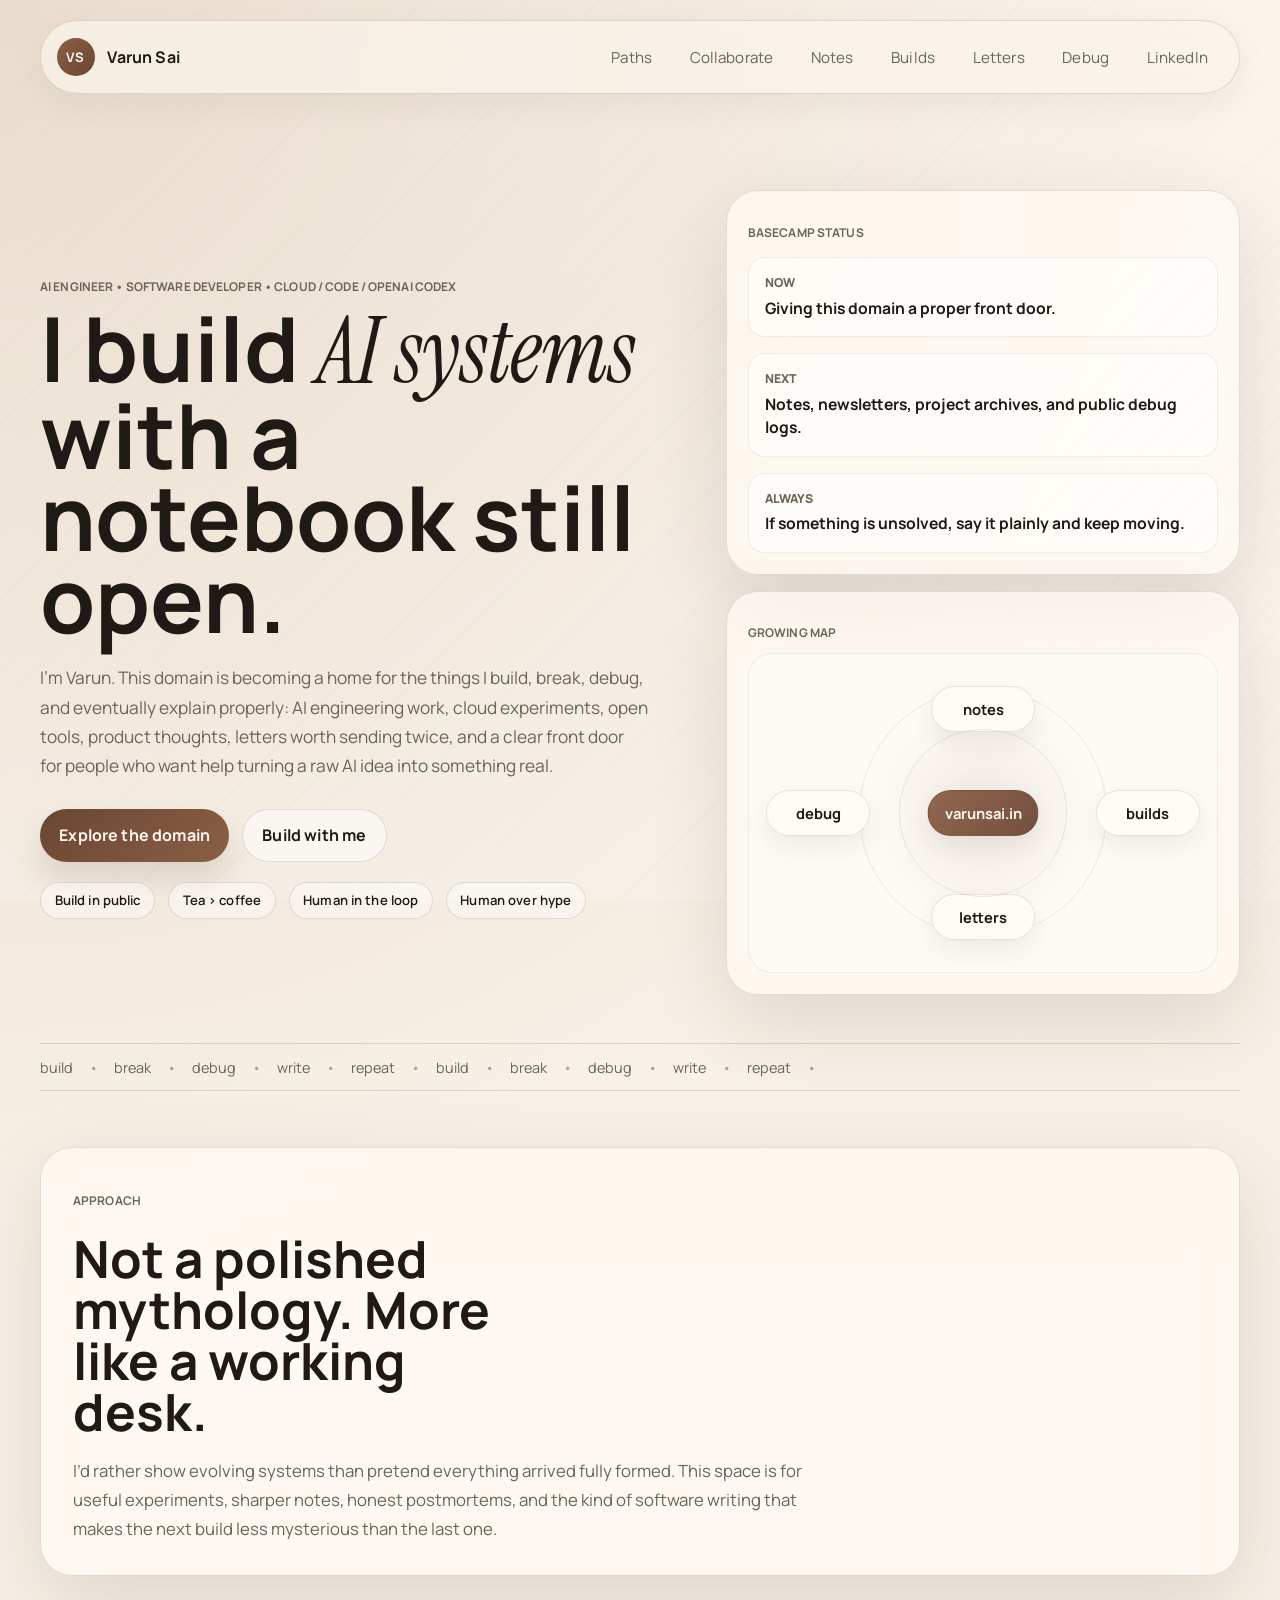
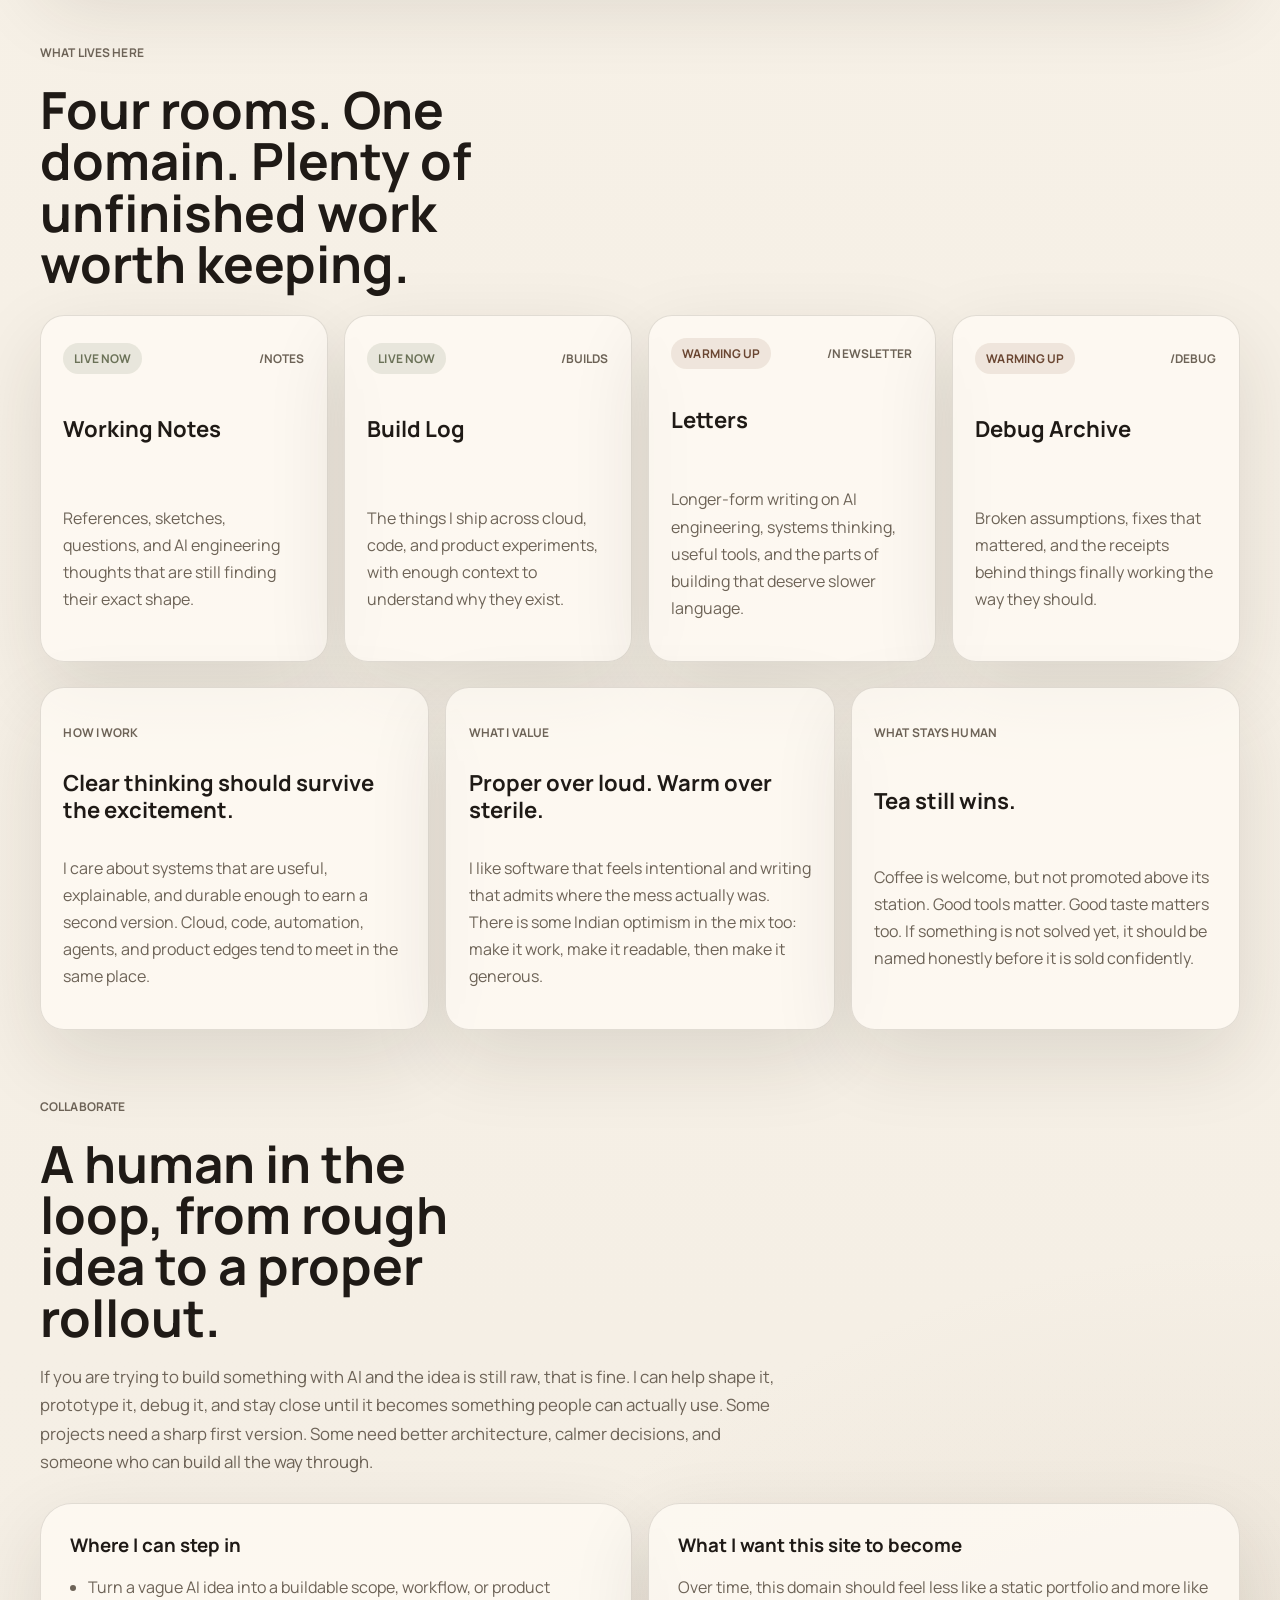
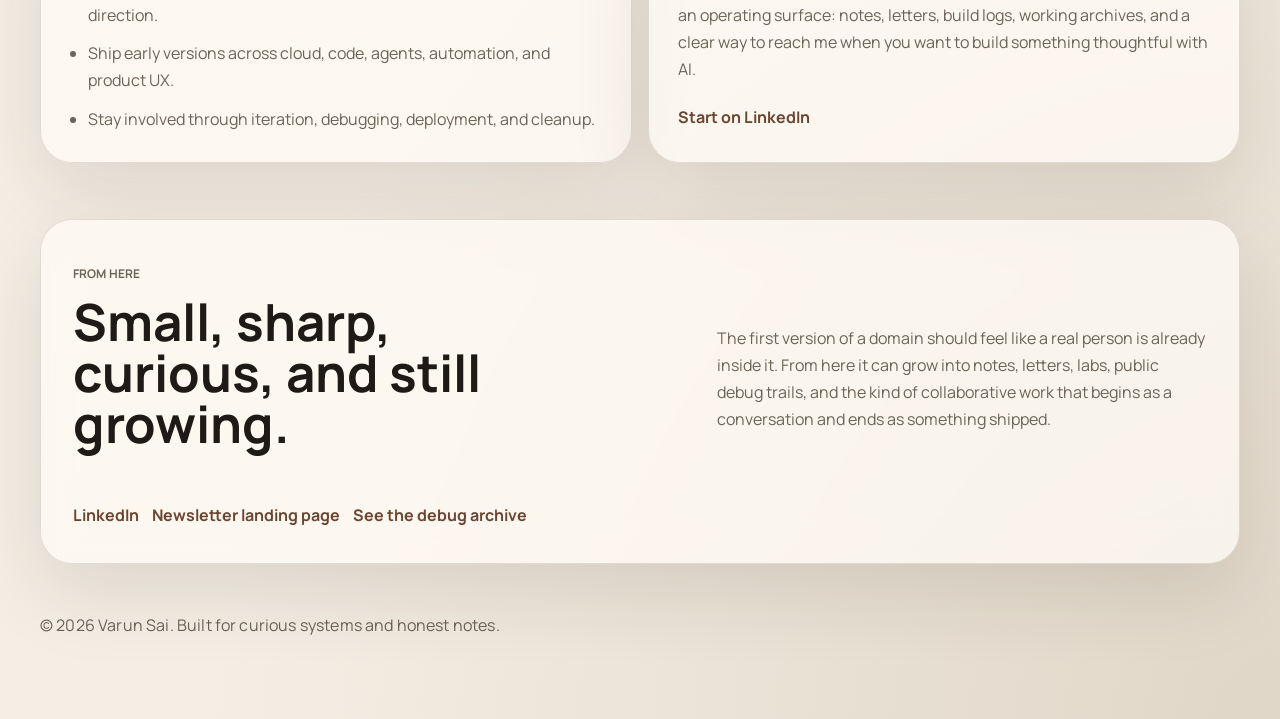
==== index.html @ 2607b056 "Initial varunsai.in site" ====
<!DOCTYPE html>
<html lang="en">
  <head>
    <meta charset="UTF-8" />
    <meta name="viewport" content="width=device-width, initial-scale=1.0" />
    <meta
      name="description"
      content="Varun Sai builds AI systems, cloud tools, and public notes about what survives building, breaking, and debugging."
    />
    <meta name="theme-color" content="#f4eee4" />
    <title>Varun Sai | AI Engineer</title>
    <link rel="preconnect" href="https://fonts.googleapis.com" />
    <link rel="preconnect" href="https://fonts.gstatic.com" crossorigin />
    <link
      href="https://fonts.googleapis.com/css2?family=Instrument+Serif:ital@0;1&amp;family=Manrope:wght@400;500;600;700;800&amp;display=swap"
      rel="stylesheet"
    />
    <link rel="stylesheet" href="styles.css" />
  </head>
  <body class="page-home">
    <div class="site-shell">
      <header class="site-header" data-reveal>
        <a class="brand" href="index.html" aria-label="Varun Sai home">
          <span class="brand-mark">VS</span>
          <span class="brand-text">Varun Sai</span>
        </a>

        <nav class="site-nav" aria-label="Primary navigation">
          <a href="#paths">Paths</a>
          <a href="#collaborate">Collaborate</a>
          <a href="notes/">Notes</a>
          <a href="builds/">Builds</a>
          <a href="newsletter/">Letters</a>
          <a href="debug/">Debug</a>
          <a href="https://www.linkedin.com/in/varunsaibandi/" target="_blank" rel="noreferrer">LinkedIn</a>
        </nav>
      </header>

      <main>
        <section class="hero" data-reveal>
          <div class="hero-copy">
            <p class="eyebrow">AI engineer • software developer • cloud / code / OpenAI Codex</p>
            <h1>
              I build
              <span
                class="rotating-word serif"
                data-rotate
                data-words="AI systems|cloud tools|agent workflows|debug trails"
              >
                AI systems
              </span>
              with a notebook still open.
            </h1>
            <p class="lede">
              I’m Varun. This domain is becoming a home for the things I build, break, debug,
              and eventually explain properly: AI engineering work, cloud experiments, open tools,
              product thoughts, letters worth sending twice, and a clear front door for people who
              want help turning a raw AI idea into something real.
            </p>

            <div class="hero-actions">
              <a class="button button-primary" href="#paths">Explore the domain</a>
              <a class="button button-secondary" href="#collaborate">Build with me</a>
            </div>

            <div class="signal-row" aria-label="Signals">
              <span>Build in public</span>
              <span>Tea &gt; coffee</span>
              <span>Human in the loop</span>
              <span>Human over hype</span>
            </div>
          </div>

          <aside class="hero-panel">
            <div class="panel-card panel-card-notes">
              <p class="panel-label">Basecamp status</p>
              <div class="panel-stack">
                <div>
                  <span>Now</span>
                  <strong>Giving this domain a proper front door.</strong>
                </div>
                <div>
                  <span>Next</span>
                  <strong>Notes, newsletters, project archives, and public debug logs.</strong>
                </div>
                <div>
                  <span>Always</span>
                  <strong>If something is unsolved, say it plainly and keep moving.</strong>
                </div>
              </div>
            </div>

            <div class="panel-card constellation-card" aria-label="Site map">
              <p class="panel-label">Growing map</p>
              <div class="constellation">
                <div class="node node-center">varunsai.in</div>
                <div class="node node-top">notes</div>
                <div class="node node-right">builds</div>
                <div class="node node-bottom">letters</div>
                <div class="node node-left">debug</div>
              </div>
            </div>
          </aside>
        </section>

        <section class="ticker" aria-hidden="true" data-reveal>
          <div class="ticker-track">
            <span>build</span>
            <span>break</span>
            <span>debug</span>
            <span>write</span>
            <span>repeat</span>
            <span>build</span>
            <span>break</span>
            <span>debug</span>
            <span>write</span>
            <span>repeat</span>
          </div>
        </section>

        <section class="manifesto" data-reveal>
          <div class="section-heading">
            <p class="eyebrow">Approach</p>
            <h2>Not a polished mythology. More like a working desk.</h2>
          </div>
          <p class="manifesto-copy">
            I’d rather show evolving systems than pretend everything arrived fully formed. This
            space is for useful experiments, sharper notes, honest postmortems, and the kind of
            software writing that makes the next build less mysterious than the last one.
          </p>
        </section>

        <section class="paths" id="paths" data-reveal>
          <div class="section-heading">
            <p class="eyebrow">What lives here</p>
            <h2>Four rooms. One domain. Plenty of unfinished work worth keeping.</h2>
          </div>

          <div class="card-grid">
            <a class="path-card" href="notes/">
              <div class="path-card-top">
                <span class="path-badge">Live now</span>
                <span class="path-link">/notes</span>
              </div>
              <h3>Working Notes</h3>
              <p>
                References, sketches, questions, and AI engineering thoughts that are still
                finding their exact shape.
              </p>
            </a>

            <a class="path-card" href="builds/">
              <div class="path-card-top">
                <span class="path-badge">Live now</span>
                <span class="path-link">/builds</span>
              </div>
              <h3>Build Log</h3>
              <p>
                The things I ship across cloud, code, and product experiments, with enough context
                to understand why they exist.
              </p>
            </a>

            <a class="path-card" href="newsletter/">
              <div class="path-card-top">
                <span class="path-badge path-badge-soft">Warming up</span>
                <span class="path-link">/newsletter</span>
              </div>
              <h3>Letters</h3>
              <p>
                Longer-form writing on AI engineering, systems thinking, useful tools, and the
                parts of building that deserve slower language.
              </p>
            </a>

            <a class="path-card" href="debug/">
              <div class="path-card-top">
                <span class="path-badge path-badge-soft">Warming up</span>
                <span class="path-link">/debug</span>
              </div>
              <h3>Debug Archive</h3>
              <p>
                Broken assumptions, fixes that mattered, and the receipts behind things finally
                working the way they should.
              </p>
            </a>
          </div>
        </section>

        <section class="perspective-grid" data-reveal>
          <article class="perspective-card">
            <p class="card-label">How I work</p>
            <h3>Clear thinking should survive the excitement.</h3>
            <p>
              I care about systems that are useful, explainable, and durable enough to earn a
              second version. Cloud, code, automation, agents, and product edges tend to meet in
              the same place.
            </p>
          </article>

          <article class="perspective-card">
            <p class="card-label">What I value</p>
            <h3>Proper over loud. Warm over sterile.</h3>
            <p>
              I like software that feels intentional and writing that admits where the mess
              actually was. There is some Indian optimism in the mix too: make it work, make it
              readable, then make it generous.
            </p>
          </article>

          <article class="perspective-card">
            <p class="card-label">What stays human</p>
            <h3>Tea still wins.</h3>
            <p>
              Coffee is welcome, but not promoted above its station. Good tools matter. Good taste
              matters too. If something is not solved yet, it should be named honestly before it is
              sold confidently.
            </p>
          </article>
        </section>

        <section class="collaborate-section" id="collaborate" data-reveal>
          <div class="section-heading">
            <p class="eyebrow">Collaborate</p>
            <h2>A human in the loop, from rough idea to a proper rollout.</h2>
          </div>
          <p class="manifesto-copy">
            If you are trying to build something with AI and the idea is still raw, that is fine.
            I can help shape it, prototype it, debug it, and stay close until it becomes something
            people can actually use. Some projects need a sharp first version. Some need better
            architecture, calmer decisions, and someone who can build all the way through.
          </p>

          <div class="service-grid">
            <article class="detail-card">
              <h3>Where I can step in</h3>
              <ul>
                <li>Turn a vague AI idea into a buildable scope, workflow, or product direction.</li>
                <li>Ship early versions across cloud, code, agents, automation, and product UX.</li>
                <li>Stay involved through iteration, debugging, deployment, and cleanup.</li>
              </ul>
            </article>

            <article class="detail-card">
              <h3>What I want this site to become</h3>
              <p>
                Over time, this domain should feel less like a static portfolio and more like an
                operating surface: notes, letters, build logs, working archives, and a clear way to
                reach me when you want to build something thoughtful with AI.
              </p>
              <div class="closing-links">
                <a
                  href="https://www.linkedin.com/in/varunsaibandi/"
                  target="_blank"
                  rel="noreferrer"
                >
                  Start on LinkedIn
                </a>
              </div>
            </article>
          </div>
        </section>

        <section class="closing-panel" data-reveal>
          <div>
            <p class="eyebrow">From here</p>
            <h2>Small, sharp, curious, and still growing.</h2>
          </div>
          <p>
            The first version of a domain should feel like a real person is already inside it. From
            here it can grow into notes, letters, labs, public debug trails, and the kind of
            collaborative work that begins as a conversation and ends as something shipped.
          </p>
          <div class="closing-links">
            <a href="https://www.linkedin.com/in/varunsaibandi/" target="_blank" rel="noreferrer">
              LinkedIn
            </a>
            <a href="newsletter/">Newsletter landing page</a>
            <a href="debug/">See the debug archive</a>
          </div>
        </section>
      </main>

      <footer class="site-footer">
        <p>© <span data-year></span> Varun Sai. Built for curious systems and honest notes.</p>
      </footer>
    </div>

    <script src="script.js"></script>
  </body>
</html>
---- styles.css ----
@import url("https://fonts.googleapis.com/css2?family=Instrument+Serif:ital@0;1&family=Manrope:wght@400;500;600;700;800&display=swap");

:root {
  --paper: #f4eee4;
  --paper-deep: #ebe2d3;
  --surface: rgba(255, 251, 244, 0.74);
  --surface-strong: rgba(255, 249, 240, 0.92);
  --ink: #1f1a16;
  --muted: #6d6357;
  --accent: #8b5f45;
  --accent-deep: #6a4632;
  --olive: #6b7258;
  --line: rgba(57, 44, 33, 0.14);
  --line-strong: rgba(57, 44, 33, 0.24);
  --shadow: 0 28px 80px rgba(44, 29, 18, 0.12);
  --radius-lg: 32px;
  --radius-md: 24px;
  --radius-sm: 16px;
}

*,
*::before,
*::after {
  box-sizing: border-box;
}

html {
  scroll-behavior: smooth;
}

body {
  margin: 0;
  color: var(--ink);
  font-family: "Manrope", sans-serif;
  background:
    radial-gradient(circle at top left, rgba(217, 194, 170, 0.6), transparent 30%),
    radial-gradient(circle at bottom right, rgba(183, 164, 141, 0.32), transparent 26%),
    linear-gradient(180deg, #f8f2e8 0%, var(--paper) 100%);
  min-height: 100vh;
}

body::before {
  content: "";
  position: fixed;
  inset: 0;
  background:
    linear-gradient(rgba(255, 255, 255, 0.18), rgba(255, 255, 255, 0.18)),
    repeating-linear-gradient(
      135deg,
      transparent 0,
      transparent 24px,
      rgba(66, 50, 37, 0.022) 24px,
      rgba(66, 50, 37, 0.022) 25px
    );
  pointer-events: none;
  z-index: -1;
}

a {
  color: inherit;
  text-decoration: none;
}

img {
  max-width: 100%;
  display: block;
}

.site-shell {
  width: min(1200px, calc(100% - 2rem));
  margin: 0 auto;
  padding: 1.25rem 0 3rem;
}

.site-header {
  position: sticky;
  top: 1rem;
  z-index: 20;
  display: flex;
  align-items: center;
  justify-content: space-between;
  gap: 1rem;
  padding: 0.9rem 1rem;
  border: 1px solid var(--line);
  border-radius: 999px;
  background: rgba(250, 244, 234, 0.72);
  backdrop-filter: blur(18px);
  box-shadow: 0 12px 32px rgba(61, 43, 26, 0.06);
}

.brand {
  display: inline-flex;
  align-items: center;
  gap: 0.8rem;
  min-width: fit-content;
}

.brand-mark {
  display: inline-grid;
  place-items: center;
  width: 2.35rem;
  height: 2.35rem;
  border-radius: 999px;
  background: linear-gradient(135deg, var(--accent) 0%, var(--accent-deep) 100%);
  color: #fdf9f2;
  font-size: 0.82rem;
  font-weight: 700;
  letter-spacing: 0.08em;
}

.brand-text,
.site-nav a,
.button,
.path-badge,
.path-link,
.card-label,
.panel-label,
.eyebrow,
.signal-row span,
.note-pill,
.site-footer p {
  letter-spacing: 0.01em;
}

.brand-text {
  font-weight: 700;
}

.site-nav {
  display: flex;
  flex-wrap: wrap;
  justify-content: flex-end;
  gap: 0.45rem;
}

.site-nav a {
  padding: 0.7rem 0.95rem;
  border-radius: 999px;
  color: var(--muted);
  font-size: 0.95rem;
  transition: background-color 180ms ease, color 180ms ease, transform 180ms ease;
}

.site-nav a:hover,
.site-nav a:focus-visible {
  background: rgba(255, 255, 255, 0.6);
  color: var(--ink);
  transform: translateY(-1px);
  outline: none;
}

main {
  padding-top: 2rem;
}

.hero,
.closing-panel {
  display: grid;
  gap: 2rem;
}

.hero {
  grid-template-columns: minmax(0, 1.12fr) minmax(320px, 0.88fr);
  align-items: center;
  padding: 4rem 0 3rem;
}

.hero-copy h1,
.section-heading h2,
.manifesto-copy,
.perspective-card h3,
.page-intro h1,
.detail-card h2,
.detail-card h3,
.closing-panel h2,
.error-panel h1 {
  margin: 0;
}

.eyebrow,
.panel-label,
.card-label,
.path-link,
.path-badge,
.note-pill {
  text-transform: uppercase;
  font-size: 0.75rem;
  font-weight: 700;
  color: var(--muted);
}

.hero-copy h1,
.page-intro h1,
.error-panel h1 {
  max-width: 12ch;
  font-size: clamp(3.35rem, 7vw, 6.35rem);
  line-height: 0.92;
  font-weight: 700;
}

.hero-copy h1 .serif,
.page-intro h1 .serif,
.section-heading h2 .serif,
.error-panel h1 .serif {
  font-family: "Instrument Serif", serif;
  font-style: italic;
  font-weight: 400;
}

.lede,
.manifesto-copy,
.perspective-card p,
.path-card p,
.detail-card p,
.detail-card li,
.page-intro p,
.closing-panel p,
.site-footer p {
  color: var(--muted);
  line-height: 1.7;
}

.lede {
  max-width: 38rem;
  margin: 1.4rem 0 0;
  font-size: 1.08rem;
}

.hero-actions,
.signal-row,
.closing-links,
.note-row {
  display: flex;
  flex-wrap: wrap;
  gap: 0.8rem;
}

.hero-actions {
  margin-top: 1.75rem;
}

.button {
  display: inline-flex;
  align-items: center;
  justify-content: center;
  min-height: 3.25rem;
  padding: 0.9rem 1.2rem;
  border-radius: 999px;
  font-weight: 700;
  transition: transform 180ms ease, box-shadow 180ms ease, border-color 180ms ease;
}

.button:hover,
.button:focus-visible,
.closing-links a:hover,
.closing-links a:focus-visible,
.path-card:hover,
.path-card:focus-visible {
  transform: translateY(-2px);
  outline: none;
}

.button-primary {
  color: #fff9f2;
  background: linear-gradient(135deg, var(--accent-deep) 0%, var(--accent) 100%);
  box-shadow: 0 18px 30px rgba(106, 70, 50, 0.16);
}

.button-secondary {
  border: 1px solid var(--line);
  background: rgba(255, 255, 255, 0.55);
}

.signal-row {
  margin-top: 1.25rem;
}

.signal-row span,
.note-pill {
  padding: 0.55rem 0.85rem;
  border: 1px solid var(--line);
  border-radius: 999px;
  background: rgba(255, 255, 255, 0.42);
  color: var(--ink);
  font-size: 0.82rem;
  font-weight: 600;
}

.hero-panel {
  display: grid;
  gap: 1rem;
}

.panel-card,
.manifesto,
.path-card,
.perspective-card,
.closing-panel,
.detail-card,
.error-panel {
  border: 1px solid var(--line);
  background: var(--surface);
  backdrop-filter: blur(18px);
  box-shadow: var(--shadow);
}

.panel-card,
.manifesto,
.detail-card,
.error-panel {
  border-radius: var(--radius-lg);
}

.panel-card {
  padding: 1.3rem;
}

.panel-stack {
  display: grid;
  gap: 1rem;
  margin-top: 1rem;
}

.panel-stack div {
  padding: 1rem;
  border-radius: var(--radius-sm);
  background: rgba(255, 255, 255, 0.48);
  border: 1px solid rgba(61, 44, 31, 0.08);
}

.panel-stack span {
  display: block;
  margin-bottom: 0.35rem;
  font-size: 0.77rem;
  font-weight: 800;
  text-transform: uppercase;
  color: var(--muted);
}

.panel-stack strong {
  font-size: 0.98rem;
  line-height: 1.5;
}

.constellation-card {
  overflow: hidden;
}

.constellation {
  position: relative;
  min-height: 20rem;
  margin-top: 0.5rem;
  border-radius: calc(var(--radius-lg) - 8px);
  background:
    radial-gradient(circle at center, rgba(139, 95, 69, 0.12), transparent 40%),
    rgba(255, 255, 255, 0.34);
  border: 1px solid rgba(61, 44, 31, 0.08);
}

.constellation::before,
.constellation::after {
  content: "";
  position: absolute;
  inset: 50%;
  width: 15.5rem;
  height: 15.5rem;
  transform: translate(-50%, -50%);
  border-radius: 50%;
  border: 1px solid rgba(108, 88, 74, 0.13);
}

.constellation::after {
  width: 10.5rem;
  height: 10.5rem;
}

.node {
  position: absolute;
  display: inline-grid;
  place-items: center;
  min-width: 6.5rem;
  padding: 0.75rem 1rem;
  border-radius: 999px;
  background: rgba(255, 252, 247, 0.88);
  border: 1px solid rgba(57, 44, 33, 0.12);
  box-shadow: 0 10px 24px rgba(57, 44, 33, 0.08);
  font-size: 0.92rem;
  font-weight: 700;
  animation: drift 8s ease-in-out infinite;
}

.node-center {
  left: 50%;
  top: 50%;
  transform: translate(-50%, -50%);
  background: linear-gradient(135deg, rgba(139, 95, 69, 0.94), rgba(106, 70, 50, 0.94));
  color: #fff8f1;
  animation: pulse 7s ease-in-out infinite;
}

.node-top {
  left: 50%;
  top: 2rem;
  transform: translateX(-50%);
  animation-delay: -2s;
}

.node-right {
  right: 1.1rem;
  top: 50%;
  transform: translateY(-50%);
  animation-delay: -4s;
}

.node-bottom {
  left: 50%;
  bottom: 2rem;
  transform: translateX(-50%);
  animation-delay: -1s;
}

.node-left {
  left: 1.1rem;
  top: 50%;
  transform: translateY(-50%);
  animation-delay: -3s;
}

.ticker {
  overflow: hidden;
  padding: 0.85rem 0;
  border-block: 1px solid var(--line);
}

.ticker-track {
  display: flex;
  gap: 1rem;
  min-width: max-content;
  animation: ticker 16s linear infinite;
}

.ticker-track span {
  display: inline-flex;
  align-items: center;
  gap: 1rem;
  color: var(--muted);
  font-size: 0.9rem;
}

.ticker-track span::after {
  content: "•";
  color: rgba(57, 44, 33, 0.4);
}

.section-heading {
  display: grid;
  gap: 0.7rem;
}

.section-heading h2,
.detail-card h2,
.closing-panel h2 {
  max-width: 14ch;
  font-size: clamp(2rem, 4vw, 3.3rem);
  line-height: 1;
}

.manifesto,
.paths,
.perspective-grid,
.subpage-layout,
.error-layout {
  margin-top: 3.5rem;
}

.manifesto {
  padding: 2rem;
}

.manifesto-copy {
  max-width: 46rem;
  margin-top: 1.25rem;
  font-size: 1.05rem;
}

.card-grid,
.perspective-grid,
.subpage-layout,
.service-grid {
  display: grid;
  gap: 1rem;
}

.card-grid,
.perspective-grid {
  margin-top: 1.6rem;
}

.card-grid {
  grid-template-columns: repeat(4, minmax(0, 1fr));
}

.path-card,
.perspective-card {
  display: grid;
  gap: 0.95rem;
  padding: 1.4rem;
  border-radius: var(--radius-md);
  transition: transform 180ms ease, border-color 180ms ease, box-shadow 180ms ease;
}

.path-card:hover,
.path-card:focus-visible {
  border-color: var(--line-strong);
  box-shadow: 0 28px 60px rgba(44, 29, 18, 0.16);
}

.path-card-top {
  display: flex;
  align-items: center;
  justify-content: space-between;
  gap: 1rem;
}

.path-badge {
  padding: 0.45rem 0.68rem;
  border-radius: 999px;
  background: rgba(107, 114, 88, 0.14);
  color: var(--olive);
}

.path-badge-soft {
  background: rgba(139, 95, 69, 0.12);
  color: var(--accent-deep);
}

.path-card h3,
.perspective-card h3 {
  font-size: 1.38rem;
  line-height: 1.2;
}

.perspective-grid {
  grid-template-columns: repeat(3, minmax(0, 1fr));
}

.collaborate-section {
  margin-top: 3.5rem;
}

.service-grid {
  grid-template-columns: repeat(2, minmax(0, 1fr));
  margin-top: 1.6rem;
}

.closing-panel {
  grid-template-columns: minmax(0, 1fr) minmax(280px, 0.8fr);
  align-items: end;
  margin-top: 3.5rem;
  padding: 2rem;
  border-radius: var(--radius-lg);
}

.closing-links {
  margin-top: 1.1rem;
}

.closing-links a {
  padding: 0.3rem 0;
  color: var(--accent-deep);
  font-weight: 700;
}

.site-footer {
  padding: 2rem 0 1rem;
}

.page-intro,
.error-panel {
  padding: 3rem;
}

.page-intro {
  display: grid;
  gap: 1.25rem;
}

.page-intro p {
  max-width: 42rem;
  margin: 0;
  font-size: 1.05rem;
}

.subpage-layout {
  grid-template-columns: minmax(0, 1.15fr) minmax(0, 0.85fr);
}

.detail-card {
  padding: 1.8rem;
}

.detail-card ul {
  margin: 1rem 0 0;
  padding-left: 1.15rem;
}

.detail-card li + li {
  margin-top: 0.7rem;
}

.note-row {
  margin-top: 1.25rem;
}

.reveal {
  opacity: 0;
  transform: translateY(24px);
  filter: blur(10px);
}

.reveal.is-visible {
  opacity: 1;
  transform: translateY(0);
  filter: blur(0);
  transition:
    opacity 700ms ease,
    transform 700ms ease,
    filter 700ms ease;
}

@keyframes drift {
  0%,
  100% {
    transform: translateY(0);
  }
  50% {
    transform: translateY(-7px);
  }
}

@keyframes pulse {
  0%,
  100% {
    transform: translate(-50%, -50%) scale(1);
  }
  50% {
    transform: translate(-50%, -50%) scale(1.02);
  }
}

@keyframes ticker {
  from {
    transform: translateX(0);
  }
  to {
    transform: translateX(-50%);
  }
}

@media (max-width: 1080px) {
  .hero,
  .closing-panel,
  .subpage-layout,
  .card-grid,
  .perspective-grid,
  .service-grid {
    grid-template-columns: 1fr 1fr;
  }

  .hero,
  .subpage-layout {
    grid-template-columns: 1fr;
  }
}

@media (max-width: 760px) {
  .site-shell {
    width: min(100% - 1rem, 1200px);
    padding-top: 0.75rem;
  }

  .site-header {
    position: static;
    border-radius: 28px;
    padding: 1rem;
  }

  .site-nav {
    justify-content: flex-start;
  }

  .hero {
    padding: 2.3rem 0 2.5rem;
  }

  .hero-copy h1,
  .page-intro h1,
  .error-panel h1 {
    max-width: none;
    font-size: clamp(2.8rem, 12vw, 4.5rem);
  }

  .card-grid,
  .perspective-grid,
  .closing-panel,
  .service-grid {
    grid-template-columns: 1fr;
  }

  .manifesto,
  .closing-panel,
  .detail-card,
  .page-intro,
  .error-panel {
    padding: 1.4rem;
  }

  .constellation {
    min-height: 18rem;
  }

  .node {
    min-width: 5.5rem;
    padding-inline: 0.8rem;
    font-size: 0.82rem;
  }

  .node-right {
    right: 0.5rem;
  }

  .node-left {
    left: 0.5rem;
  }
}

@media (prefers-reduced-motion: reduce) {
  html {
    scroll-behavior: auto;
  }

  *,
  *::before,
  *::after {
    animation: none !important;
    transition: none !important;
  }

  .reveal {
    opacity: 1;
    transform: none;
    filter: none;
  }
}
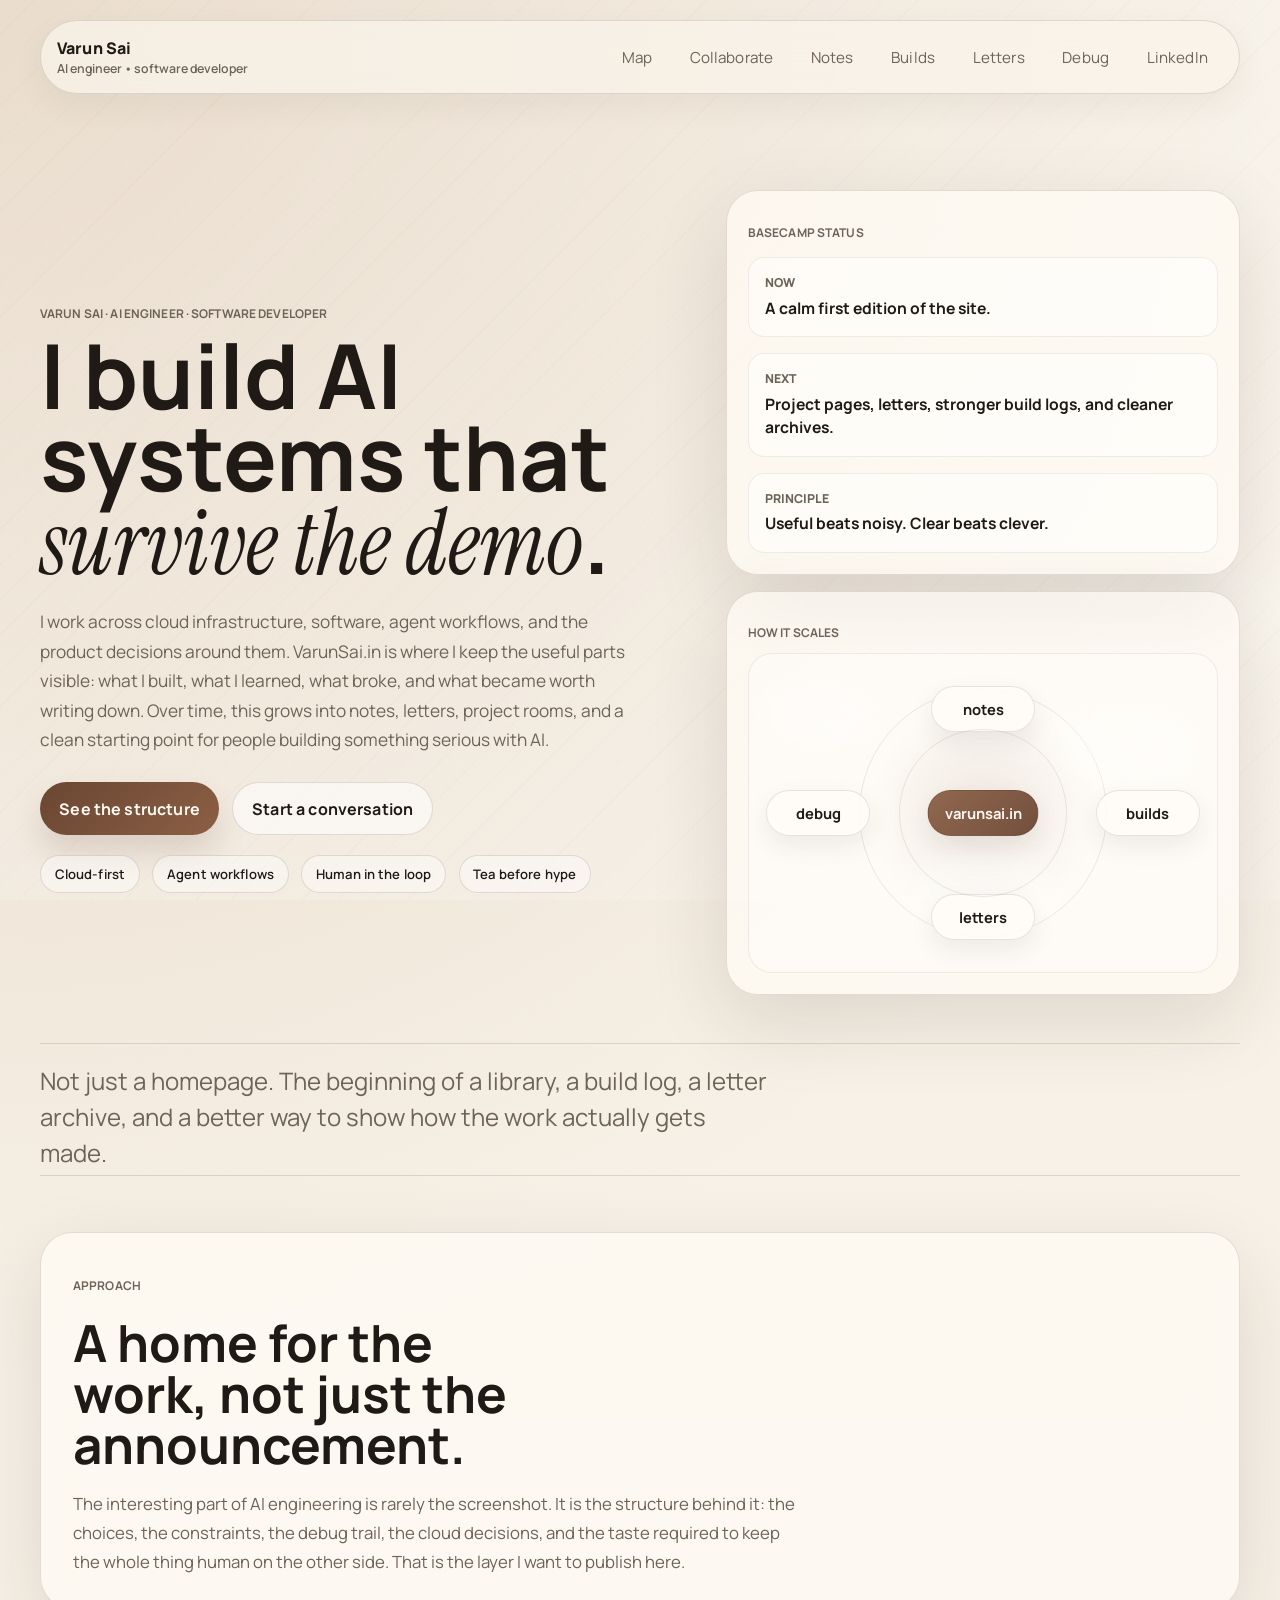
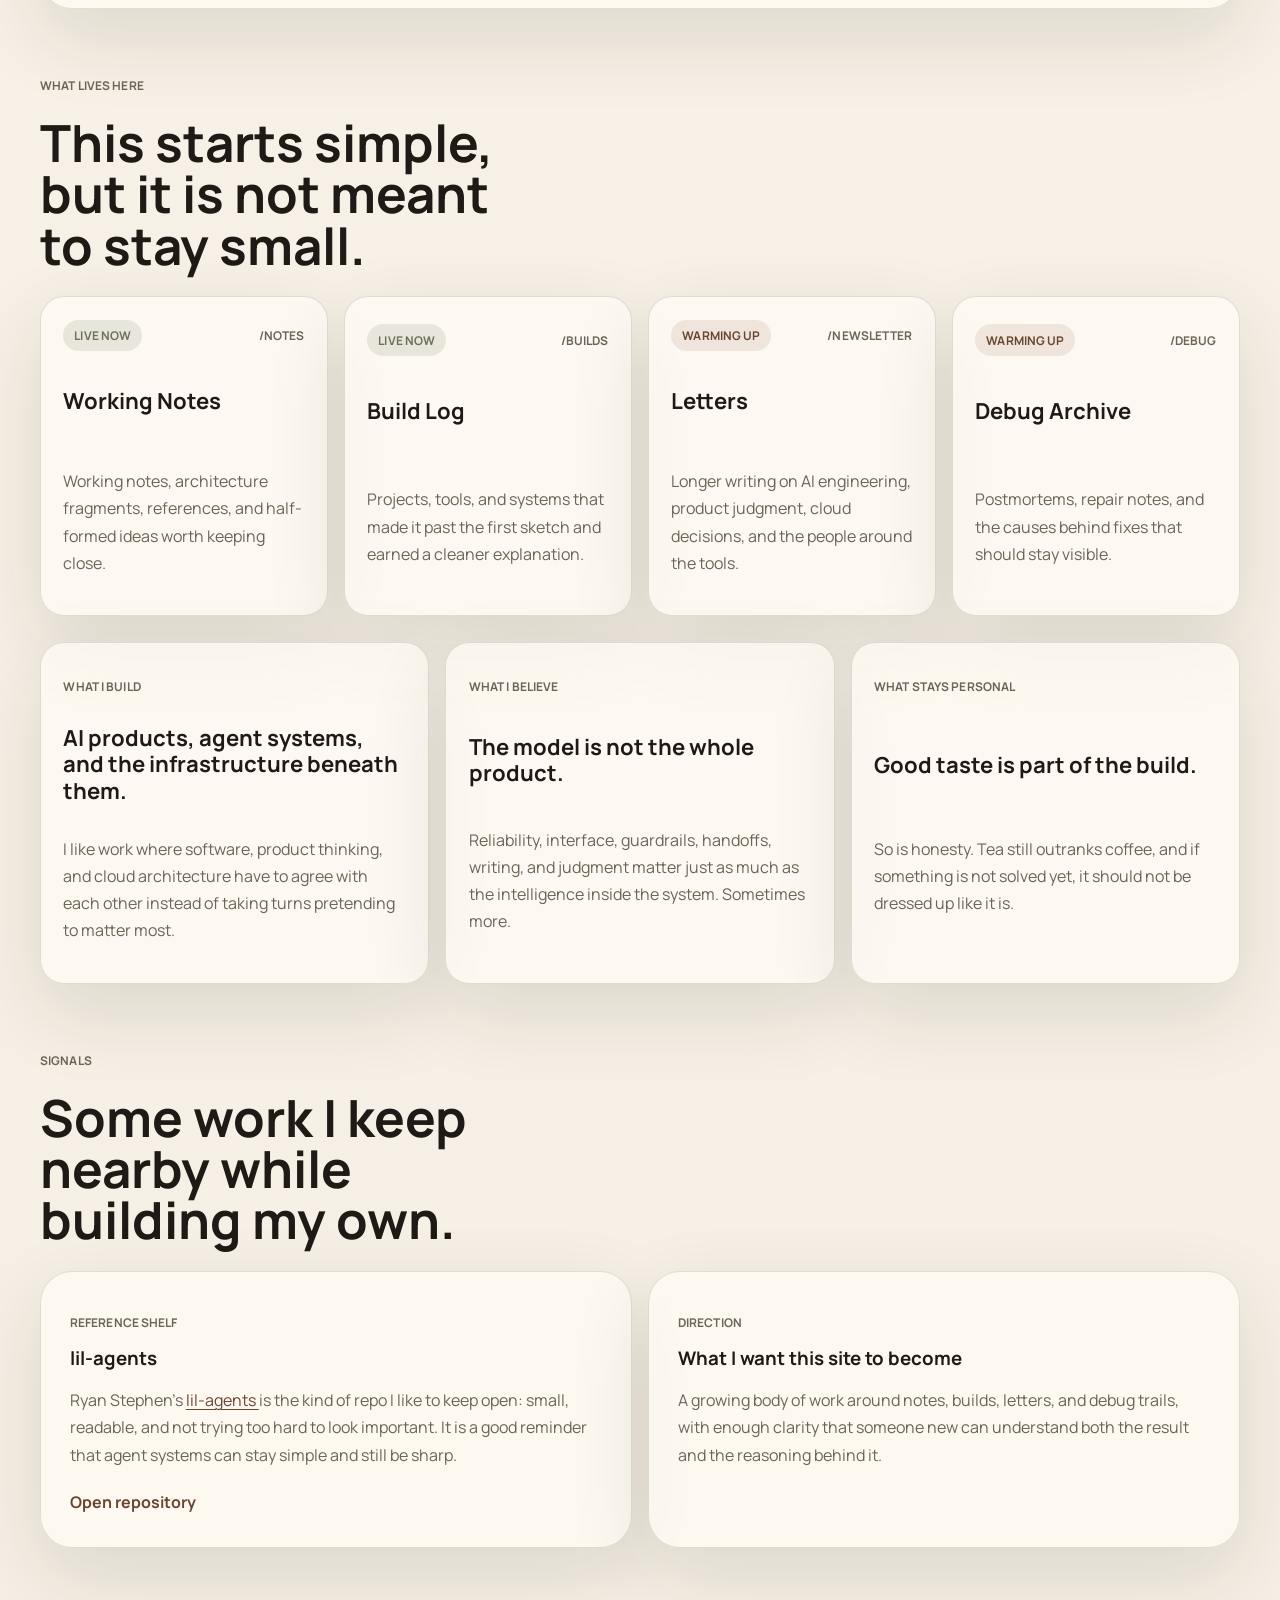
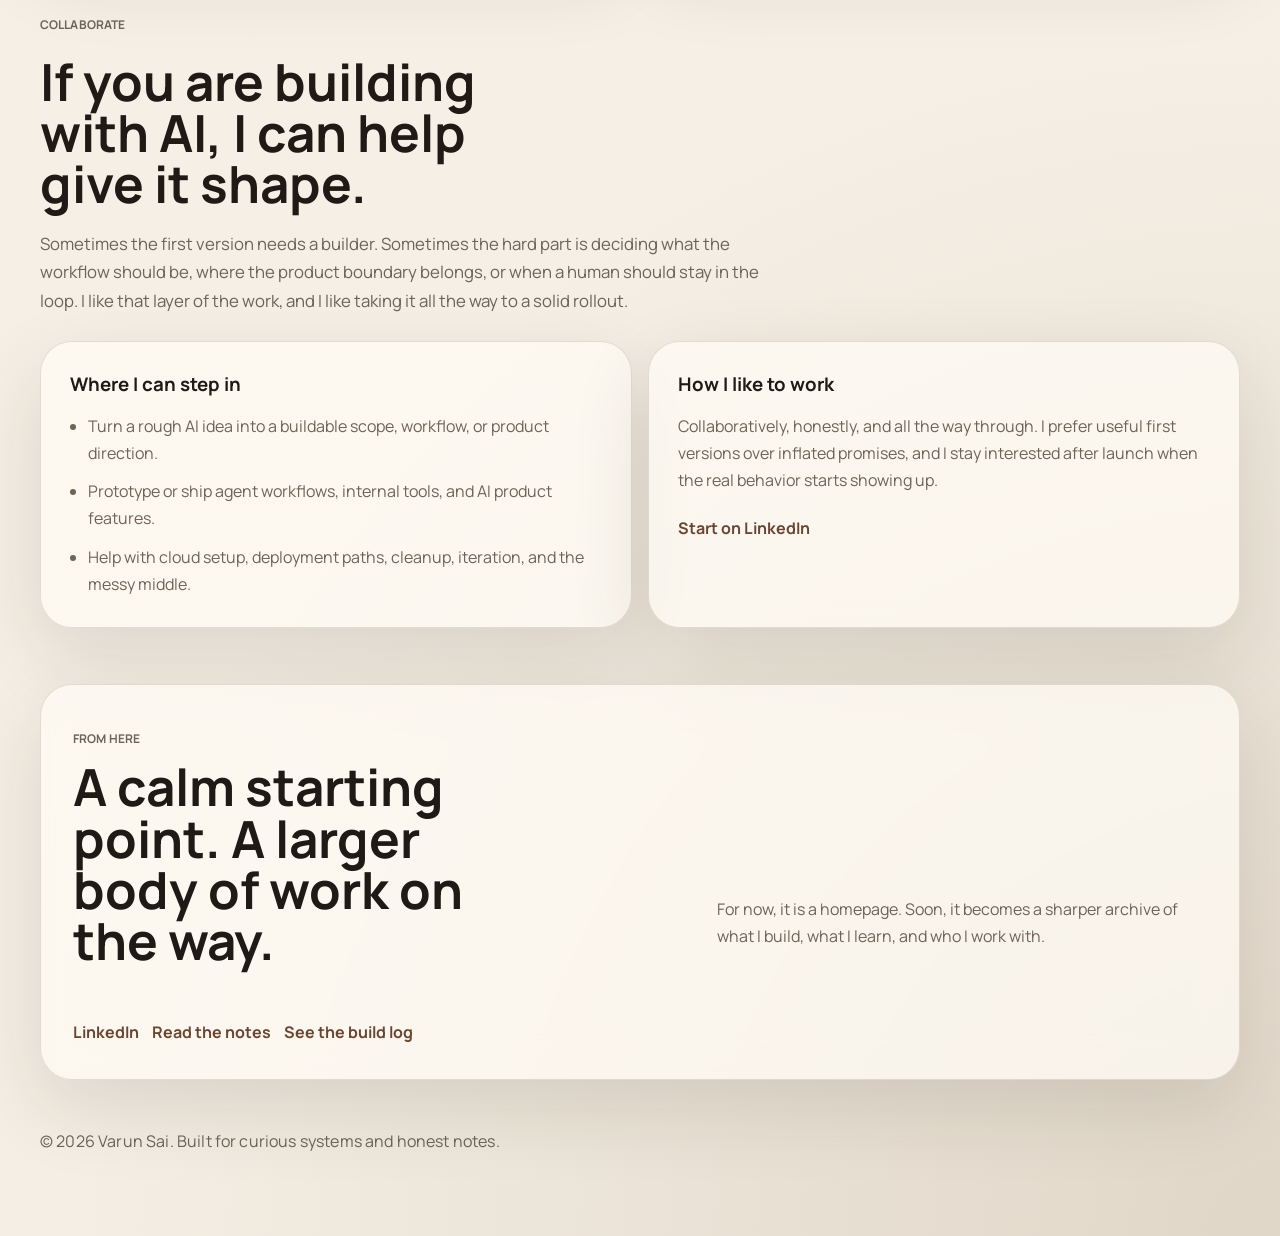
==== commit cb0c777d: "Refine copy and interaction design" ====
--- a/index.html
+++ b/index.html
@@ -21,12 +21,12 @@
     <div class="site-shell">
       <header class="site-header" data-reveal>
         <a class="brand" href="index.html" aria-label="Varun Sai home">
-          <span class="brand-mark">VS</span>
           <span class="brand-text">Varun Sai</span>
+          <span class="brand-subtitle">AI engineer • software developer</span>
         </a>
 
         <nav class="site-nav" aria-label="Primary navigation">
-          <a href="#paths">Paths</a>
+          <a href="#paths">Map</a>
           <a href="#collaborate">Collaborate</a>
           <a href="notes/">Notes</a>
           <a href="builds/">Builds</a>
@@ -39,35 +39,26 @@
       <main>
         <section class="hero" data-reveal>
           <div class="hero-copy">
-            <p class="eyebrow">AI engineer • software developer • cloud / code / OpenAI Codex</p>
-            <h1>
-              I build
-              <span
-                class="rotating-word serif"
-                data-rotate
-                data-words="AI systems|cloud tools|agent workflows|debug trails"
-              >
-                AI systems
-              </span>
-              with a notebook still open.
-            </h1>
+            <p class="eyebrow">Varun Sai · AI engineer · software developer</p>
+            <h1>I build AI systems that <span class="serif">survive the demo</span>.</h1>
             <p class="lede">
-              I’m Varun. This domain is becoming a home for the things I build, break, debug,
-              and eventually explain properly: AI engineering work, cloud experiments, open tools,
-              product thoughts, letters worth sending twice, and a clear front door for people who
-              want help turning a raw AI idea into something real.
+              I work across cloud infrastructure, software, agent workflows, and the product
+              decisions around them. VarunSai.in is where I keep the useful parts visible: what I
+              built, what I learned, what broke, and what became worth writing down. Over time,
+              this grows into notes, letters, project rooms, and a clean starting point for people
+              building something serious with AI.
             </p>
 
             <div class="hero-actions">
-              <a class="button button-primary" href="#paths">Explore the domain</a>
-              <a class="button button-secondary" href="#collaborate">Build with me</a>
+              <a class="button button-primary" href="#paths">See the structure</a>
+              <a class="button button-secondary" href="#collaborate">Start a conversation</a>
             </div>
 
             <div class="signal-row" aria-label="Signals">
-              <span>Build in public</span>
-              <span>Tea &gt; coffee</span>
+              <span>Cloud-first</span>
+              <span>Agent workflows</span>
               <span>Human in the loop</span>
-              <span>Human over hype</span>
+              <span>Tea before hype</span>
             </div>
           </div>
 
@@ -77,22 +68,25 @@
               <div class="panel-stack">
                 <div>
                   <span>Now</span>
-                  <strong>Giving this domain a proper front door.</strong>
+                  <strong>A calm first edition of the site.</strong>
                 </div>
                 <div>
                   <span>Next</span>
-                  <strong>Notes, newsletters, project archives, and public debug logs.</strong>
+                  <strong>Project pages, letters, stronger build logs, and cleaner archives.</strong>
                 </div>
                 <div>
-                  <span>Always</span>
-                  <strong>If something is unsolved, say it plainly and keep moving.</strong>
+                  <span>Principle</span>
+                  <strong>Useful beats noisy. Clear beats clever.</strong>
                 </div>
               </div>
             </div>
 
             <div class="panel-card constellation-card" aria-label="Site map">
-              <p class="panel-label">Growing map</p>
+              <p class="panel-label">How it scales</p>
               <div class="constellation">
+                <div class="cloud cloud-one"></div>
+                <div class="cloud cloud-two"></div>
+                <div class="cloud cloud-three"></div>
                 <div class="node node-center">varunsai.in</div>
                 <div class="node node-top">notes</div>
                 <div class="node node-right">builds</div>
@@ -103,37 +97,30 @@
           </aside>
         </section>
 
-        <section class="ticker" aria-hidden="true" data-reveal>
-          <div class="ticker-track">
-            <span>build</span>
-            <span>break</span>
-            <span>debug</span>
-            <span>write</span>
-            <span>repeat</span>
-            <span>build</span>
-            <span>break</span>
-            <span>debug</span>
-            <span>write</span>
-            <span>repeat</span>
-          </div>
+        <section class="note-band" data-reveal>
+          <p>
+            Not just a homepage. The beginning of a library, a build log, a letter archive, and a
+            better way to show how the work actually gets made.
+          </p>
         </section>
 
         <section class="manifesto" data-reveal>
           <div class="section-heading">
             <p class="eyebrow">Approach</p>
-            <h2>Not a polished mythology. More like a working desk.</h2>
+            <h2>A home for the work, not just the announcement.</h2>
           </div>
           <p class="manifesto-copy">
-            I’d rather show evolving systems than pretend everything arrived fully formed. This
-            space is for useful experiments, sharper notes, honest postmortems, and the kind of
-            software writing that makes the next build less mysterious than the last one.
+            The interesting part of AI engineering is rarely the screenshot. It is the structure
+            behind it: the choices, the constraints, the debug trail, the cloud decisions, and the
+            taste required to keep the whole thing human on the other side. That is the layer I
+            want to publish here.
           </p>
         </section>
 
         <section class="paths" id="paths" data-reveal>
           <div class="section-heading">
             <p class="eyebrow">What lives here</p>
-            <h2>Four rooms. One domain. Plenty of unfinished work worth keeping.</h2>
+            <h2>This starts simple, but it is not meant to stay small.</h2>
           </div>
 
           <div class="card-grid">
@@ -144,8 +131,8 @@
               </div>
               <h3>Working Notes</h3>
               <p>
-                References, sketches, questions, and AI engineering thoughts that are still
-                finding their exact shape.
+                Working notes, architecture fragments, references, and half-formed ideas worth
+                keeping close.
               </p>
             </a>
 
@@ -156,8 +143,8 @@
               </div>
               <h3>Build Log</h3>
               <p>
-                The things I ship across cloud, code, and product experiments, with enough context
-                to understand why they exist.
+                Projects, tools, and systems that made it past the first sketch and earned a
+                cleaner explanation.
               </p>
             </a>
 
@@ -168,8 +155,8 @@
               </div>
               <h3>Letters</h3>
               <p>
-                Longer-form writing on AI engineering, systems thinking, useful tools, and the
-                parts of building that deserve slower language.
+                Longer writing on AI engineering, product judgment, cloud decisions, and the
+                people around the tools.
               </p>
             </a>
 
@@ -180,8 +167,7 @@
               </div>
               <h3>Debug Archive</h3>
               <p>
-                Broken assumptions, fixes that mattered, and the receipts behind things finally
-                working the way they should.
+                Postmortems, repair notes, and the causes behind fixes that should stay visible.
               </p>
             </a>
           </div>
@@ -189,64 +175,108 @@
 
         <section class="perspective-grid" data-reveal>
           <article class="perspective-card">
-            <p class="card-label">How I work</p>
-            <h3>Clear thinking should survive the excitement.</h3>
+            <p class="card-label">What I build</p>
+            <h3>AI products, agent systems, and the infrastructure beneath them.</h3>
             <p>
-              I care about systems that are useful, explainable, and durable enough to earn a
-              second version. Cloud, code, automation, agents, and product edges tend to meet in
-              the same place.
+              I like work where software, product thinking, and cloud architecture have to agree
+              with each other instead of taking turns pretending to matter most.
             </p>
           </article>
 
           <article class="perspective-card">
-            <p class="card-label">What I value</p>
-            <h3>Proper over loud. Warm over sterile.</h3>
+            <p class="card-label">What I believe</p>
+            <h3>The model is not the whole product.</h3>
             <p>
-              I like software that feels intentional and writing that admits where the mess
-              actually was. There is some Indian optimism in the mix too: make it work, make it
-              readable, then make it generous.
+              Reliability, interface, guardrails, handoffs, writing, and judgment matter just as
+              much as the intelligence inside the system. Sometimes more.
             </p>
           </article>
 
           <article class="perspective-card">
-            <p class="card-label">What stays human</p>
-            <h3>Tea still wins.</h3>
+            <p class="card-label">What stays personal</p>
+            <h3>Good taste is part of the build.</h3>
             <p>
-              Coffee is welcome, but not promoted above its station. Good tools matter. Good taste
-              matters too. If something is not solved yet, it should be named honestly before it is
-              sold confidently.
+              So is honesty. Tea still outranks coffee, and if something is not solved yet, it
+              should not be dressed up like it is.
             </p>
           </article>
+        </section>
+
+        <section class="references-section" data-reveal>
+          <div class="section-heading">
+            <p class="eyebrow">Signals</p>
+            <h2>Some work I keep nearby while building my own.</h2>
+          </div>
+
+          <div class="service-grid">
+            <article class="detail-card">
+              <p class="card-label">Reference shelf</p>
+              <h3>lil-agents</h3>
+              <p>
+                Ryan Stephen’s
+                <a
+                  class="inline-link"
+                  href="https://github.com/ryanstephen/lil-agents.git"
+                  target="_blank"
+                  rel="noreferrer"
+                >
+                  lil-agents
+                </a>
+                is the kind of repo I like to keep open: small, readable, and not trying too hard
+                to look important. It is a good reminder that agent systems can stay simple and
+                still be sharp.
+              </p>
+              <div class="closing-links">
+                <a
+                  href="https://github.com/ryanstephen/lil-agents.git"
+                  target="_blank"
+                  rel="noreferrer"
+                >
+                  Open repository
+                </a>
+              </div>
+            </article>
+
+            <article class="detail-card">
+              <p class="card-label">Direction</p>
+              <h3>What I want this site to become</h3>
+              <p>
+                A growing body of work around notes, builds, letters, and debug trails, with
+                enough clarity that someone new can understand both the result and the reasoning
+                behind it.
+              </p>
+            </article>
+          </div>
         </section>
 
         <section class="collaborate-section" id="collaborate" data-reveal>
           <div class="section-heading">
             <p class="eyebrow">Collaborate</p>
-            <h2>A human in the loop, from rough idea to a proper rollout.</h2>
+            <h2>If you are building with AI, I can help give it shape.</h2>
           </div>
           <p class="manifesto-copy">
-            If you are trying to build something with AI and the idea is still raw, that is fine.
-            I can help shape it, prototype it, debug it, and stay close until it becomes something
-            people can actually use. Some projects need a sharp first version. Some need better
-            architecture, calmer decisions, and someone who can build all the way through.
+            Sometimes the first version needs a builder. Sometimes the hard part is deciding what
+            the workflow should be, where the product boundary belongs, or when a human should stay
+            in the loop. I like that layer of the work, and I like taking it all the way to a
+            solid rollout.
           </p>
 
           <div class="service-grid">
             <article class="detail-card">
               <h3>Where I can step in</h3>
               <ul>
-                <li>Turn a vague AI idea into a buildable scope, workflow, or product direction.</li>
-                <li>Ship early versions across cloud, code, agents, automation, and product UX.</li>
-                <li>Stay involved through iteration, debugging, deployment, and cleanup.</li>
+                <li>Turn a rough AI idea into a buildable scope, workflow, or product direction.</li>
+                <li>Prototype or ship agent workflows, internal tools, and AI product features.</li>
+                <li>Help with cloud setup, deployment paths, cleanup, iteration, and the messy middle.</li>
               </ul>
             </article>
 
             <article class="detail-card">
-              <h3>What I want this site to become</h3>
-              <p>
-                Over time, this domain should feel less like a static portfolio and more like an
-                operating surface: notes, letters, build logs, working archives, and a clear way to
-                reach me when you want to build something thoughtful with AI.
+              <h3>How I like to work</h3>
+              <p>
+                Collaboratively, honestly, and all the way through. I prefer useful first versions
+                over inflated promises, and I stay interested after launch when the real behavior
+                starts showing up.
               </p>
               <div class="closing-links">
                 <a
@@ -264,19 +294,18 @@
         <section class="closing-panel" data-reveal>
           <div>
             <p class="eyebrow">From here</p>
-            <h2>Small, sharp, curious, and still growing.</h2>
+            <h2>A calm starting point. A larger body of work on the way.</h2>
           </div>
           <p>
-            The first version of a domain should feel like a real person is already inside it. From
-            here it can grow into notes, letters, labs, public debug trails, and the kind of
-            collaborative work that begins as a conversation and ends as something shipped.
+            For now, it is a homepage. Soon, it becomes a sharper archive of what I build, what I
+            learn, and who I work with.
           </p>
           <div class="closing-links">
             <a href="https://www.linkedin.com/in/varunsaibandi/" target="_blank" rel="noreferrer">
               LinkedIn
             </a>
-            <a href="newsletter/">Newsletter landing page</a>
-            <a href="debug/">See the debug archive</a>
+            <a href="notes/">Read the notes</a>
+            <a href="builds/">See the build log</a>
           </div>
         </section>
       </main>
--- a/styles.css
+++ b/styles.css
@@ -90,22 +90,10 @@
 
 .brand {
   display: inline-flex;
-  align-items: center;
-  gap: 0.8rem;
+  flex-direction: column;
+  align-items: flex-start;
+  gap: 0.1rem;
   min-width: fit-content;
-}
-
-.brand-mark {
-  display: inline-grid;
-  place-items: center;
-  width: 2.35rem;
-  height: 2.35rem;
-  border-radius: 999px;
-  background: linear-gradient(135deg, var(--accent) 0%, var(--accent-deep) 100%);
-  color: #fdf9f2;
-  font-size: 0.82rem;
-  font-weight: 700;
-  letter-spacing: 0.08em;
 }
 
 .brand-text,
@@ -123,7 +111,14 @@
 }
 
 .brand-text {
-  font-weight: 700;
+  font-size: 1rem;
+  font-weight: 800;
+}
+
+.brand-subtitle {
+  color: var(--muted);
+  font-size: 0.77rem;
+  font-weight: 600;
 }
 
 .site-nav {
@@ -426,30 +421,17 @@
   animation-delay: -3s;
 }
 
-.ticker {
-  overflow: hidden;
-  padding: 0.85rem 0;
+.note-band {
+  padding: 1.2rem 0 0.2rem;
   border-block: 1px solid var(--line);
 }
 
-.ticker-track {
-  display: flex;
-  gap: 1rem;
-  min-width: max-content;
-  animation: ticker 16s linear infinite;
-}
-
-.ticker-track span {
-  display: inline-flex;
-  align-items: center;
-  gap: 1rem;
+.note-band p {
+  max-width: 46rem;
+  margin: 0;
   color: var(--muted);
-  font-size: 0.9rem;
-}
-
-.ticker-track span::after {
-  content: "•";
-  color: rgba(57, 44, 33, 0.4);
+  font-size: clamp(1.15rem, 2vw, 1.5rem);
+  line-height: 1.5;
 }
 
 .section-heading {
@@ -544,6 +526,7 @@
   grid-template-columns: repeat(3, minmax(0, 1fr));
 }
 
+.references-section,
 .collaborate-section {
   margin-top: 3.5rem;
 }
@@ -597,6 +580,13 @@
 
 .detail-card {
   padding: 1.8rem;
+}
+
+.inline-link {
+  color: var(--accent-deep);
+  text-decoration: underline;
+  text-decoration-thickness: 1px;
+  text-underline-offset: 0.18em;
 }
 
 .detail-card ul {
@@ -648,13 +638,46 @@
   }
 }
 
-@keyframes ticker {
-  from {
-    transform: translateX(0);
-  }
-  to {
-    transform: translateX(-50%);
-  }
+@keyframes cloudFloat {
+  0%,
+  100% {
+    transform: translate3d(0, 0, 0);
+  }
+  50% {
+    transform: translate3d(12px, -8px, 0);
+  }
+}
+
+.cloud {
+  position: absolute;
+  border-radius: 999px;
+  background: rgba(255, 255, 255, 0.34);
+  filter: blur(12px);
+  animation: cloudFloat 14s ease-in-out infinite;
+}
+
+.cloud-one {
+  top: 2rem;
+  left: 1rem;
+  width: 7rem;
+  height: 3.6rem;
+}
+
+.cloud-two {
+  right: 1.6rem;
+  top: 4rem;
+  width: 8.6rem;
+  height: 4rem;
+  animation-delay: -5s;
+}
+
+.cloud-three {
+  left: 50%;
+  bottom: 2.8rem;
+  width: 9.2rem;
+  height: 4.4rem;
+  transform: translateX(-50%);
+  animation-delay: -2s;
 }
 
 @media (max-width: 1080px) {
@@ -689,6 +712,10 @@
     justify-content: flex-start;
   }
 
+  .brand-subtitle {
+    font-size: 0.72rem;
+  }
+
   .hero {
     padding: 2.3rem 0 2.5rem;
   }
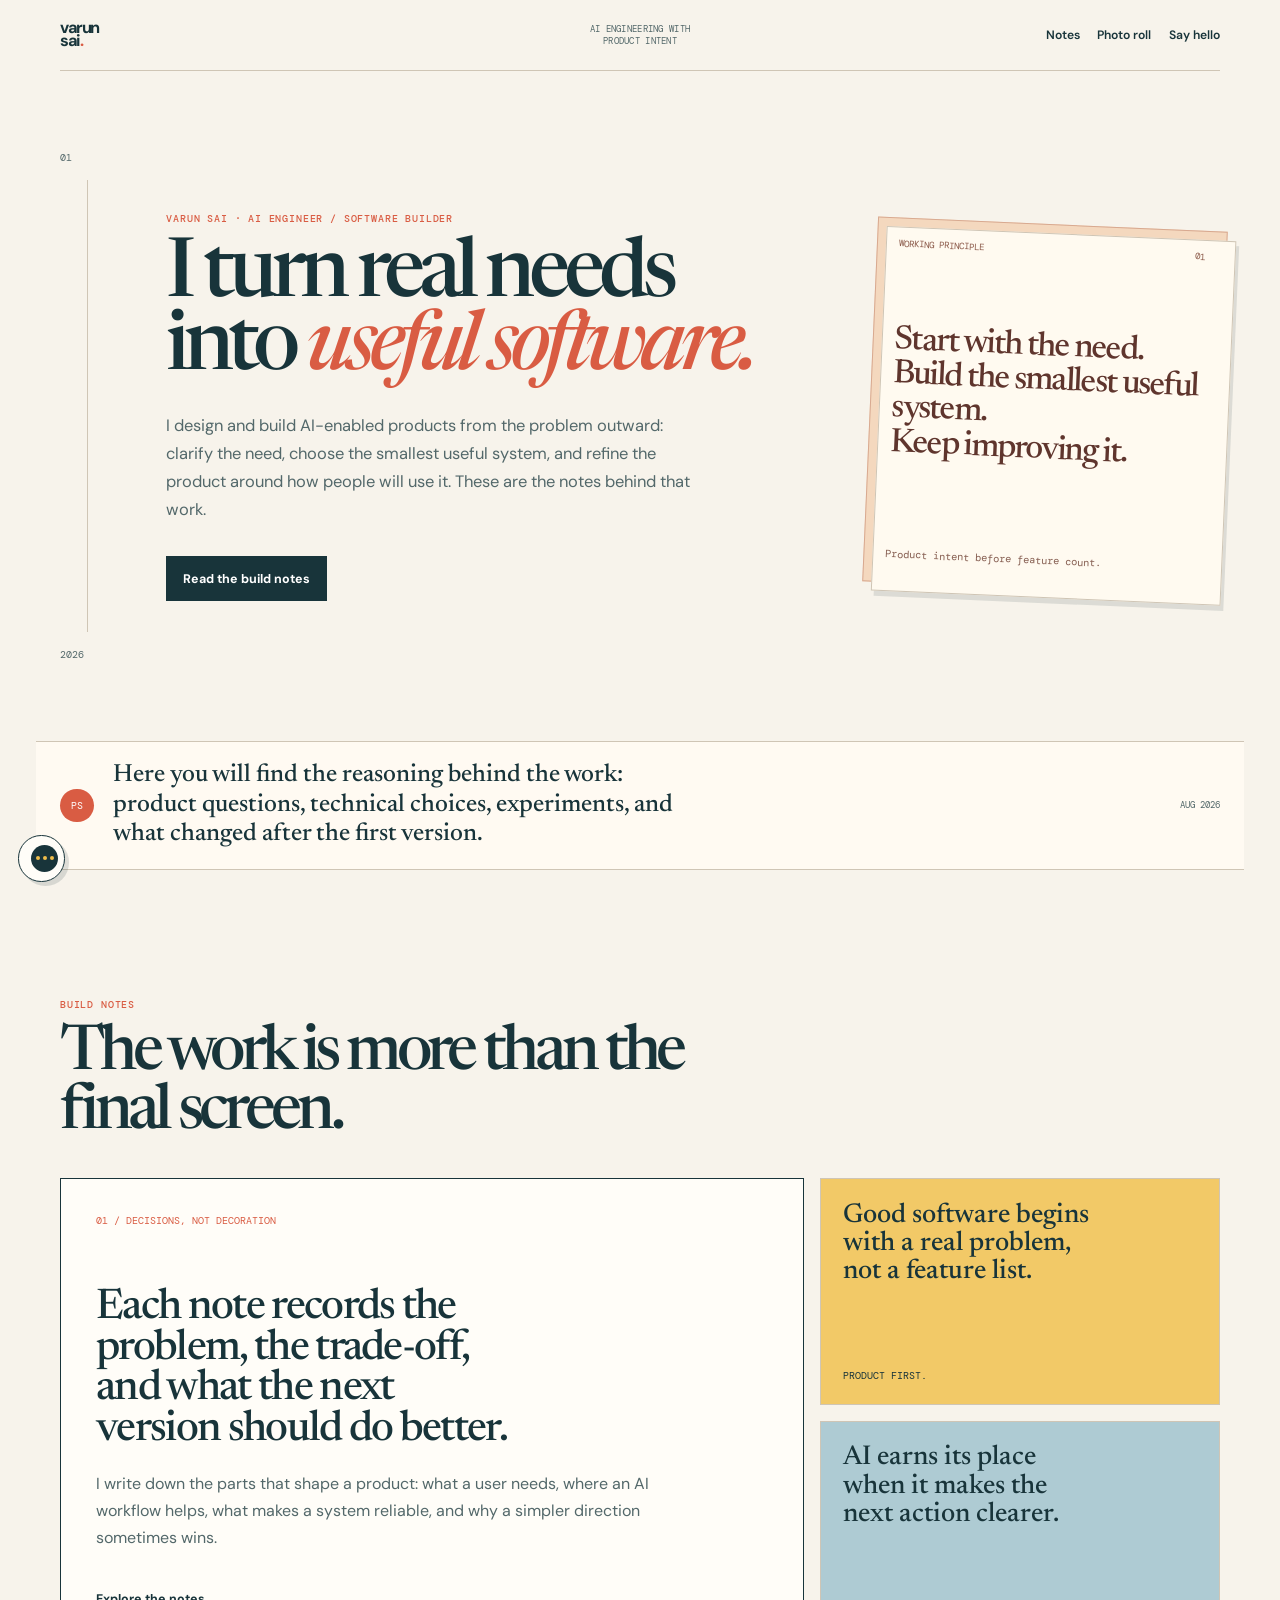
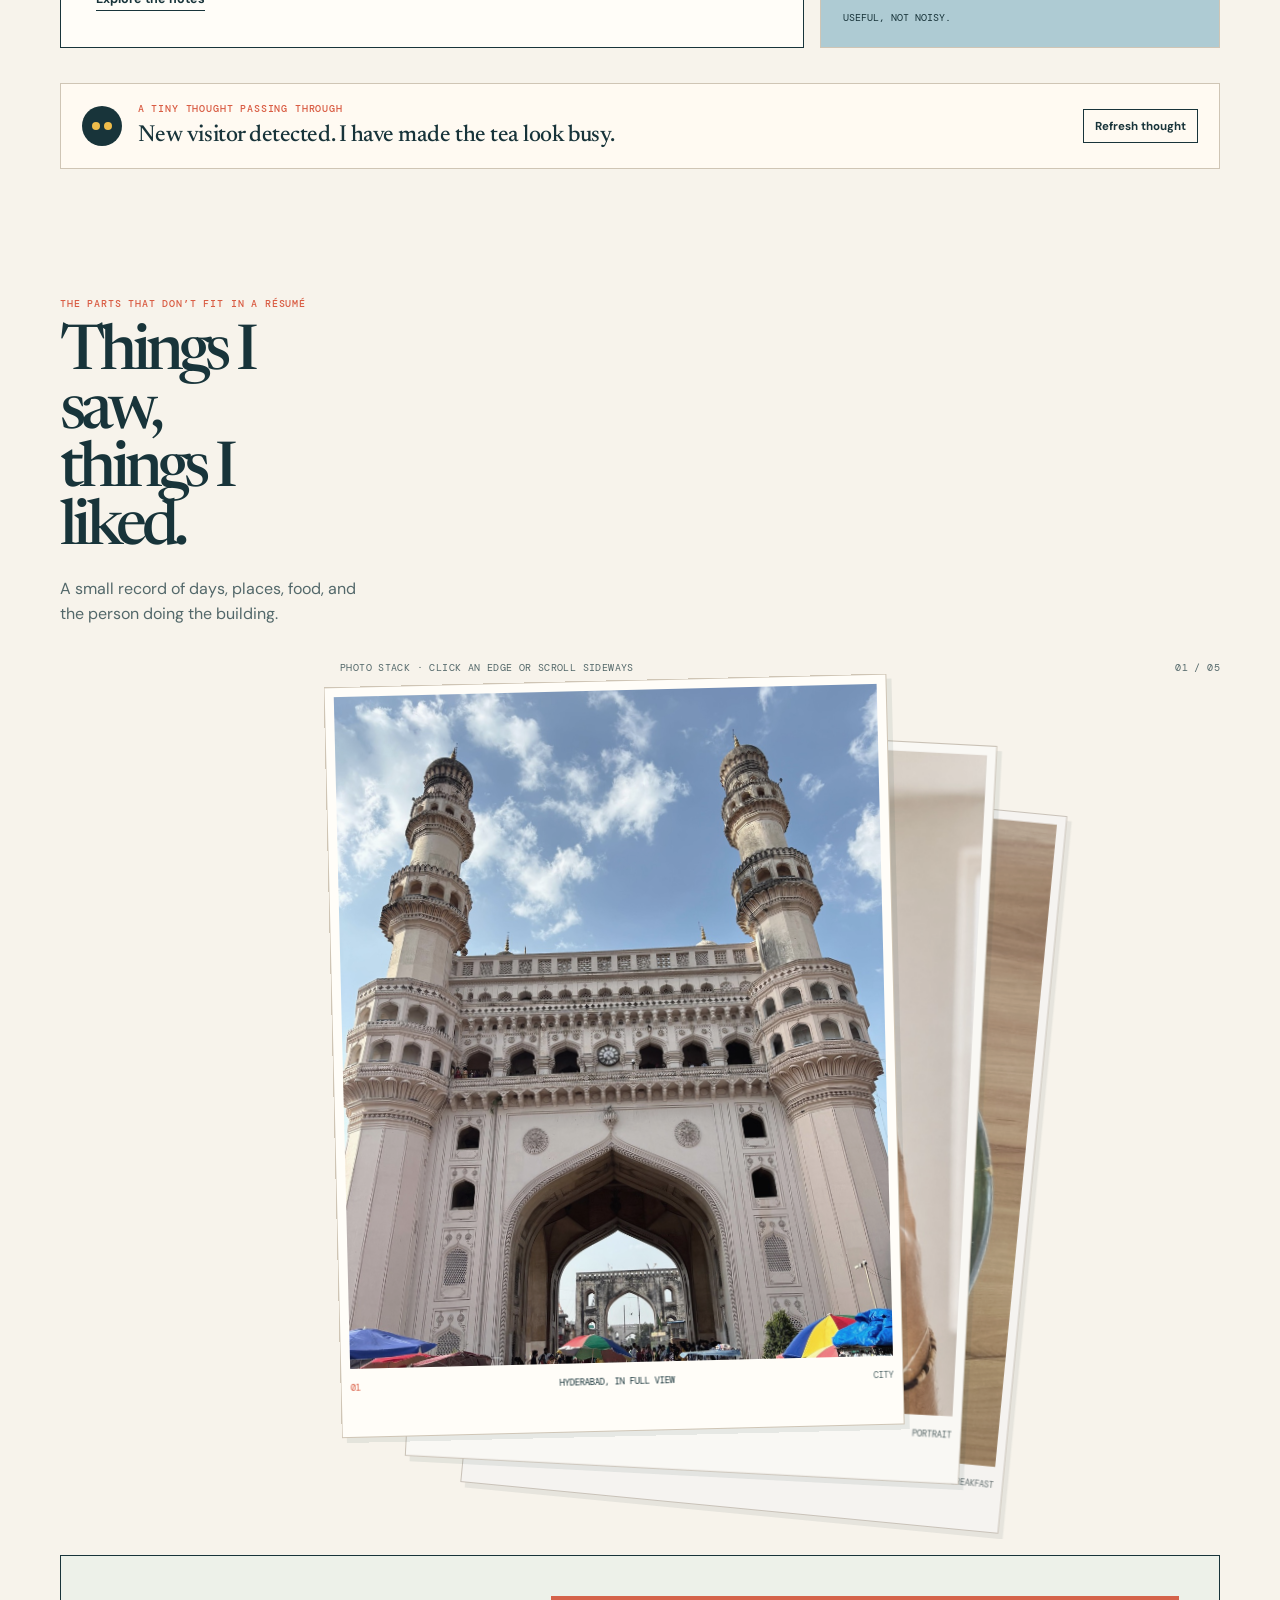
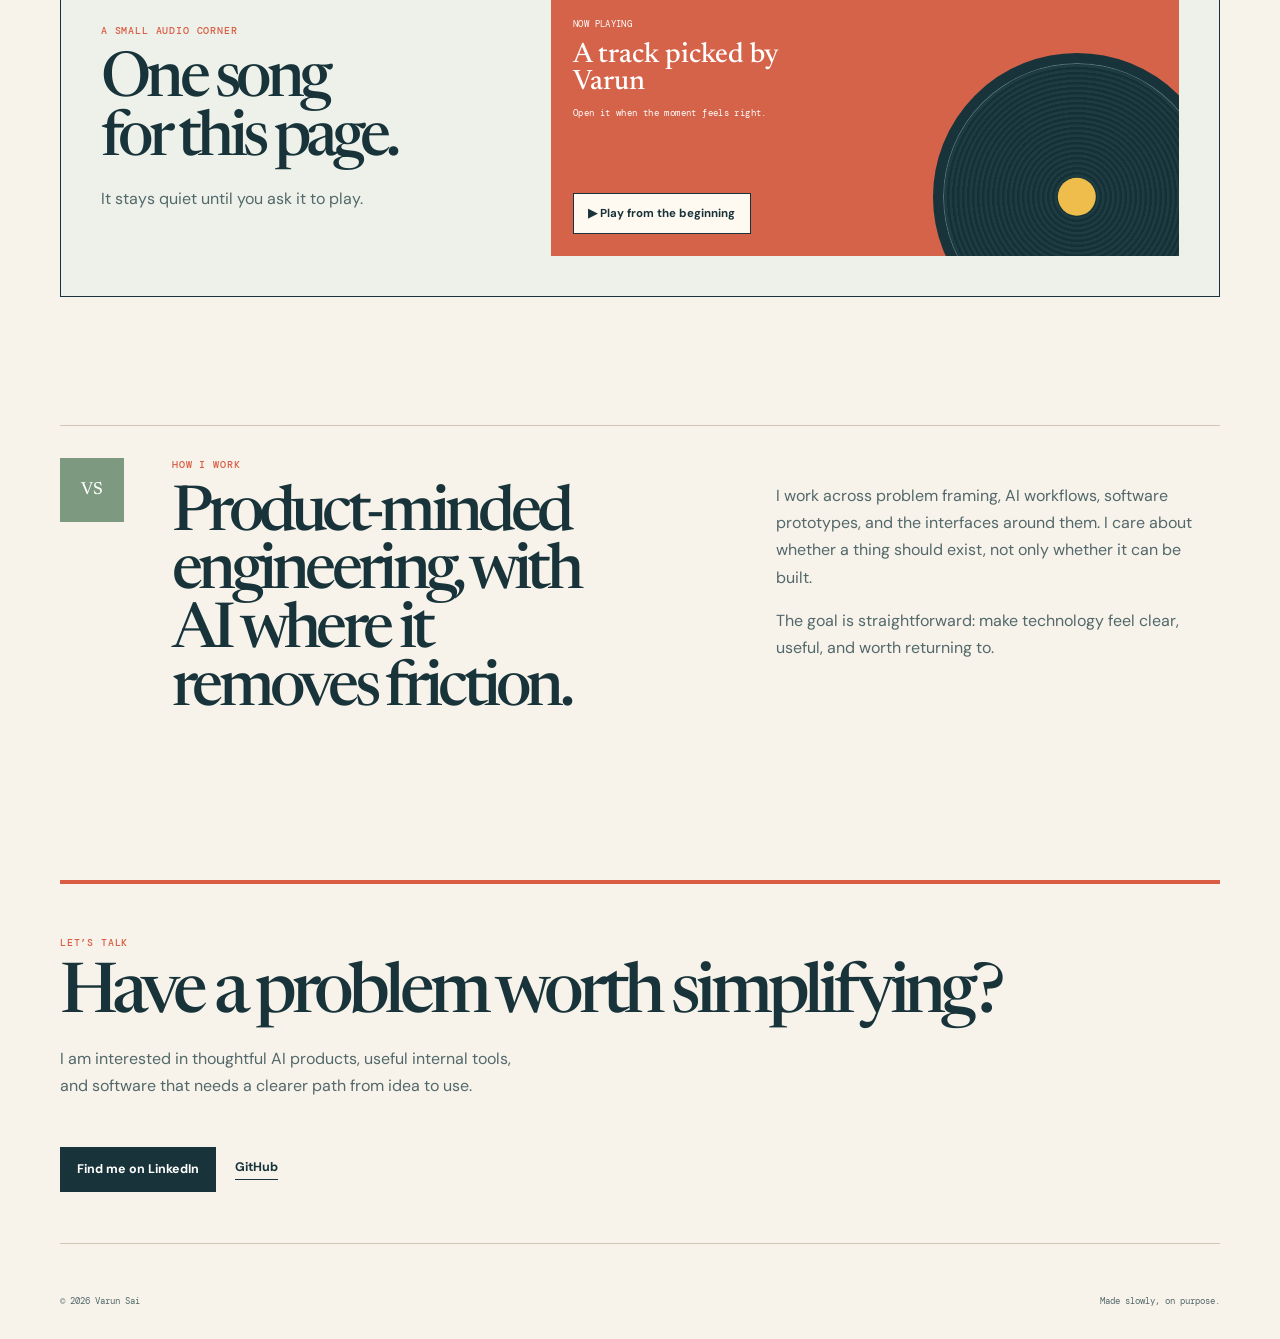
==== commit 010fbe8d: "Revamp portfolio experience and interactions" ====
--- a/index.html
+++ b/index.html
@@ -3,318 +3,124 @@
   <head>
     <meta charset="UTF-8" />
     <meta name="viewport" content="width=device-width, initial-scale=1.0" />
-    <meta
-      name="description"
-      content="Varun Sai builds AI systems, cloud tools, and public notes about what survives building, breaking, and debugging."
-    />
-    <meta name="theme-color" content="#f4eee4" />
-    <title>Varun Sai | AI Engineer</title>
+    <meta name="description" content="Varun Sai is an AI engineer and software builder who turns real product needs into useful, considered software." />
+    <meta name="theme-color" content="#f5f1e8" />
+    <title>Varun Sai | AI engineer &amp; software builder</title>
     <link rel="preconnect" href="https://fonts.googleapis.com" />
     <link rel="preconnect" href="https://fonts.gstatic.com" crossorigin />
-    <link
-      href="https://fonts.googleapis.com/css2?family=Instrument+Serif:ital@0;1&amp;family=Manrope:wght@400;500;600;700;800&amp;display=swap"
-      rel="stylesheet"
-    />
+    <link href="https://fonts.googleapis.com/css2?family=DM+Mono:wght@400;500&amp;family=DM+Sans:opsz,wght@9..40,400;9..40,500;9..40,600;9..40,700&amp;family=Newsreader:opsz,wght@6..72,400;6..72,500;6..72,600&amp;display=swap" rel="stylesheet" />
     <link rel="stylesheet" href="styles.css" />
+    <link rel="stylesheet" href="refinements.css" />
   </head>
   <body class="page-home">
+    <a class="skip-link" href="#main">Skip to the good part</a>
     <div class="site-shell">
-      <header class="site-header" data-reveal>
-        <a class="brand" href="index.html" aria-label="Varun Sai home">
-          <span class="brand-text">Varun Sai</span>
-          <span class="brand-subtitle">AI engineer • software developer</span>
-        </a>
-
+      <header class="site-header">
+        <a class="wordmark" href="./" aria-label="Varun Sai home">varun<br />sai<span>.</span></a>
+        <p class="header-note">AI engineering with<br />product intent</p>
         <nav class="site-nav" aria-label="Primary navigation">
-          <a href="#paths">Map</a>
-          <a href="#collaborate">Collaborate</a>
-          <a href="notes/">Notes</a>
-          <a href="builds/">Builds</a>
-          <a href="newsletter/">Letters</a>
-          <a href="debug/">Debug</a>
-          <a href="https://www.linkedin.com/in/varunsaibandi/" target="_blank" rel="noreferrer">LinkedIn</a>
+          <a href="#notes">Notes</a>
+          <a href="#photos">Photo roll</a>
+          <a href="#hello">Say hello</a>
         </nav>
       </header>
 
-      <main>
-        <section class="hero" data-reveal>
+      <main id="main">
+        <section class="hero">
+          <div class="hero-index" aria-hidden="true"><span>01</span><i></i><span>2026</span></div>
           <div class="hero-copy">
-            <p class="eyebrow">Varun Sai · AI engineer · software developer</p>
-            <h1>I build AI systems that <span class="serif">survive the demo</span>.</h1>
-            <p class="lede">
-              I work across cloud infrastructure, software, agent workflows, and the product
-              decisions around them. VarunSai.in is where I keep the useful parts visible: what I
-              built, what I learned, what broke, and what became worth writing down. Over time,
-              this grows into notes, letters, project rooms, and a clean starting point for people
-              building something serious with AI.
-            </p>
-
-            <div class="hero-actions">
-              <a class="button button-primary" href="#paths">See the structure</a>
-              <a class="button button-secondary" href="#collaborate">Start a conversation</a>
-            </div>
-
-            <div class="signal-row" aria-label="Signals">
-              <span>Cloud-first</span>
-              <span>Agent workflows</span>
-              <span>Human in the loop</span>
-              <span>Tea before hype</span>
-            </div>
+            <p class="eyebrow">Varun Sai · AI engineer / software builder</p>
+            <h1>I turn real needs<br />into <em>useful software.</em></h1>
+            <p class="hero-intro">I design and build AI-enabled products from the problem outward: clarify the need, choose the smallest useful system, and refine the product around how people will use it. These are the notes behind that work.</p>
+            <a class="solid-link" href="#notes">Read the build notes</a>
           </div>
-
-          <aside class="hero-panel">
-            <div class="panel-card panel-card-notes">
-              <p class="panel-label">Basecamp status</p>
-              <div class="panel-stack">
-                <div>
-                  <span>Now</span>
-                  <strong>A calm first edition of the site.</strong>
-                </div>
-                <div>
-                  <span>Next</span>
-                  <strong>Project pages, letters, stronger build logs, and cleaner archives.</strong>
-                </div>
-                <div>
-                  <span>Principle</span>
-                  <strong>Useful beats noisy. Clear beats clever.</strong>
-                </div>
-              </div>
-            </div>
-
-            <div class="panel-card constellation-card" aria-label="Site map">
-              <p class="panel-label">How it scales</p>
-              <div class="constellation">
-                <div class="cloud cloud-one"></div>
-                <div class="cloud cloud-two"></div>
-                <div class="cloud cloud-three"></div>
-                <div class="node node-center">varunsai.in</div>
-                <div class="node node-top">notes</div>
-                <div class="node node-right">builds</div>
-                <div class="node node-bottom">letters</div>
-                <div class="node node-left">debug</div>
-              </div>
-            </div>
+          <aside class="hero-card">
+            <div class="hero-card-top"><span>WORKING PRINCIPLE</span><span>01</span></div>
+            <p class="scribble">Start with the need.<br />Build the smallest useful system.<br />Keep improving it.</p>
+            <p class="hero-card-foot">Product intent before feature count.</p>
           </aside>
         </section>
 
-        <section class="note-band" data-reveal>
-          <p>
-            Not just a homepage. The beginning of a library, a build log, a letter archive, and a
-            better way to show how the work actually gets made.
-          </p>
+        <section class="welcome-note" aria-label="A note from the site">
+          <span class="note-stamp">PS</span>
+          <p>Here you will find the reasoning behind the work: product questions, technical choices, experiments, and what changed after the first version.</p>
+          <span class="note-date">AUG 2026</span>
         </section>
 
-        <section class="manifesto" data-reveal>
-          <div class="section-heading">
-            <p class="eyebrow">Approach</p>
-            <h2>A home for the work, not just the announcement.</h2>
-          </div>
-          <p class="manifesto-copy">
-            The interesting part of AI engineering is rarely the screenshot. It is the structure
-            behind it: the choices, the constraints, the debug trail, the cloud decisions, and the
-            taste required to keep the whole thing human on the other side. That is the layer I
-            want to publish here.
-          </p>
-        </section>
-
-        <section class="paths" id="paths" data-reveal>
-          <div class="section-heading">
-            <p class="eyebrow">What lives here</p>
-            <h2>This starts simple, but it is not meant to stay small.</h2>
-          </div>
-
-          <div class="card-grid">
-            <a class="path-card" href="notes/">
-              <div class="path-card-top">
-                <span class="path-badge">Live now</span>
-                <span class="path-link">/notes</span>
-              </div>
-              <h3>Working Notes</h3>
-              <p>
-                Working notes, architecture fragments, references, and half-formed ideas worth
-                keeping close.
-              </p>
-            </a>
-
-            <a class="path-card" href="builds/">
-              <div class="path-card-top">
-                <span class="path-badge">Live now</span>
-                <span class="path-link">/builds</span>
-              </div>
-              <h3>Build Log</h3>
-              <p>
-                Projects, tools, and systems that made it past the first sketch and earned a
-                cleaner explanation.
-              </p>
-            </a>
-
-            <a class="path-card" href="newsletter/">
-              <div class="path-card-top">
-                <span class="path-badge path-badge-soft">Warming up</span>
-                <span class="path-link">/newsletter</span>
-              </div>
-              <h3>Letters</h3>
-              <p>
-                Longer writing on AI engineering, product judgment, cloud decisions, and the
-                people around the tools.
-              </p>
-            </a>
-
-            <a class="path-card" href="debug/">
-              <div class="path-card-top">
-                <span class="path-badge path-badge-soft">Warming up</span>
-                <span class="path-link">/debug</span>
-              </div>
-              <h3>Debug Archive</h3>
-              <p>
-                Postmortems, repair notes, and the causes behind fixes that should stay visible.
-              </p>
-            </a>
+        <section class="notes-section" id="notes">
+          <div class="section-intro"><p class="eyebrow">Build notes</p><h2>The work is more than the final screen.</h2></div>
+          <div class="note-layout">
+            <article class="feature-note">
+              <p class="note-number">01 / DECISIONS, NOT DECORATION</p>
+              <h3>Each note records the problem, the trade-off, and what the next version should do better.</h3>
+              <p>I write down the parts that shape a product: what a user needs, where an AI workflow helps, what makes a system reliable, and why a simpler direction sometimes wins.</p>
+              <a class="underlined-link" href="notes/">Explore the notes</a>
+            </article>
+            <div class="note-aside">
+              <article class="small-note small-note-yellow"><p>Good software begins with a real problem, not a feature list.</p><span>PRODUCT FIRST.</span></article>
+              <article class="small-note small-note-blue"><p>AI earns its place when it makes the next action clearer.</p><span>USEFUL, NOT NOISY.</span></article>
+            </div>
           </div>
         </section>
 
-        <section class="perspective-grid" data-reveal>
-          <article class="perspective-card">
-            <p class="card-label">What I build</p>
-            <h3>AI products, agent systems, and the infrastructure beneath them.</h3>
-            <p>
-              I like work where software, product thinking, and cloud architecture have to agree
-              with each other instead of taking turns pretending to matter most.
-            </p>
-          </article>
-
-          <article class="perspective-card">
-            <p class="card-label">What I believe</p>
-            <h3>The model is not the whole product.</h3>
-            <p>
-              Reliability, interface, guardrails, handoffs, writing, and judgment matter just as
-              much as the intelligence inside the system. Sometimes more.
-            </p>
-          </article>
-
-          <article class="perspective-card">
-            <p class="card-label">What stays personal</p>
-            <h3>Good taste is part of the build.</h3>
-            <p>
-              So is honesty. Tea still outranks coffee, and if something is not solved yet, it
-              should not be dressed up like it is.
-            </p>
-          </article>
+        <section class="sidekick-section" aria-labelledby="sidekick-title">
+          <div class="sidekick-mark" aria-hidden="true"><span></span><span></span></div>
+          <div class="sidekick-copy"><p class="eyebrow" id="sidekick-title">A tiny thought passing through</p><p class="sidekick-thought" data-sidekick-thought lang="en">New visitor detected. I have made the tea look busy.</p></div>
+          <button class="thought-button" type="button" data-sidekick-next>Refresh thought</button>
         </section>
 
-        <section class="references-section" data-reveal>
-          <div class="section-heading">
-            <p class="eyebrow">Signals</p>
-            <h2>Some work I keep nearby while building my own.</h2>
-          </div>
-
-          <div class="service-grid">
-            <article class="detail-card">
-              <p class="card-label">Reference shelf</p>
-              <h3>lil-agents</h3>
-              <p>
-                Ryan Stephen’s
-                <a
-                  class="inline-link"
-                  href="https://github.com/ryanstephen/lil-agents.git"
-                  target="_blank"
-                  rel="noreferrer"
-                >
-                  lil-agents
-                </a>
-                is the kind of repo I like to keep open: small, readable, and not trying too hard
-                to look important. It is a good reminder that agent systems can stay simple and
-                still be sharp.
-              </p>
-              <div class="closing-links">
-                <a
-                  href="https://github.com/ryanstephen/lil-agents.git"
-                  target="_blank"
-                  rel="noreferrer"
-                >
-                  Open repository
-                </a>
+        <section class="photo-section" id="photos" data-motion="rise">
+          <div class="section-intro photo-heading"><p class="eyebrow">The parts that don’t fit in a résumé</p><h2>Things I saw,<br />things I liked.</h2><p>A small record of days, places, food, and the person doing the building.</p></div>
+          <div class="gallery-wrap">
+            <div class="gallery-guide"><span>Photo stack · click an edge or scroll sideways</span><span data-gallery-count>01 / 05</span></div>
+            <div class="gallery-story" data-gallery-story>
+              <div class="photo-board" tabindex="0" aria-label="A scrollable gallery of Varun's photos">
+                <figure class="photo-frame"><img src="assets/gallery/charminar.jpg" alt="Charminar framed against a bright blue sky" loading="eager" /><figcaption><span>01</span> Hyderabad, in full view <em>city</em></figcaption></figure>
+                <figure class="photo-frame portrait-frame"><img src="assets/gallery/varun-portrait.jpg" alt="Varun taking a mirror selfie in sunglasses and a blue patterned shirt" loading="lazy" /><figcaption><span>02</span> The person behind the notes <em>portrait</em></figcaption></figure>
+                <figure class="photo-frame"><img src="assets/gallery/breakfast.jpg" alt="A South Indian breakfast served on a banana leaf" loading="lazy" /><figcaption><span>03</span> A good beginning <em>breakfast</em></figcaption></figure>
+                <figure class="photo-frame"><img src="assets/gallery/desk-robot.jpg" alt="A small robot beside a laptop and compact desktop computer" loading="lazy" /><figcaption><span>04</span> The workroom has company <em>desk</em></figcaption></figure>
+                <figure class="photo-frame"><img src="assets/gallery/dinner.jpg" alt="A dinner table with pasta, red accents, and café light" loading="lazy" /><figcaption><span>05</span> A table worth remembering <em>dinner</em></figcaption></figure>
               </div>
-            </article>
-
-            <article class="detail-card">
-              <p class="card-label">Direction</p>
-              <h3>What I want this site to become</h3>
-              <p>
-                A growing body of work around notes, builds, letters, and debug trails, with
-                enough clarity that someone new can understand both the result and the reasoning
-                behind it.
-              </p>
-            </article>
+              <button class="gallery-hit gallery-hit-prev" type="button" data-gallery-prev aria-label="Show previous photo"></button>
+              <button class="gallery-hit gallery-hit-next" type="button" data-gallery-next aria-label="Show next photo"></button>
+            </div>
           </div>
         </section>
 
-        <section class="collaborate-section" id="collaborate" data-reveal>
-          <div class="section-heading">
-            <p class="eyebrow">Collaborate</p>
-            <h2>If you are building with AI, I can help give it shape.</h2>
-          </div>
-          <p class="manifesto-copy">
-            Sometimes the first version needs a builder. Sometimes the hard part is deciding what
-            the workflow should be, where the product boundary belongs, or when a human should stay
-            in the loop. I like that layer of the work, and I like taking it all the way to a
-            solid rollout.
-          </p>
-
-          <div class="service-grid">
-            <article class="detail-card">
-              <h3>Where I can step in</h3>
-              <ul>
-                <li>Turn a rough AI idea into a buildable scope, workflow, or product direction.</li>
-                <li>Prototype or ship agent workflows, internal tools, and AI product features.</li>
-                <li>Help with cloud setup, deployment paths, cleanup, iteration, and the messy middle.</li>
-              </ul>
-            </article>
-
-            <article class="detail-card">
-              <h3>How I like to work</h3>
-              <p>
-                Collaboratively, honestly, and all the way through. I prefer useful first versions
-                over inflated promises, and I stay interested after launch when the real behavior
-                starts showing up.
-              </p>
-              <div class="closing-links">
-                <a
-                  href="https://www.linkedin.com/in/varunsaibandi/"
-                  target="_blank"
-                  rel="noreferrer"
-                >
-                  Start on LinkedIn
-                </a>
-              </div>
-            </article>
+        <section class="sound-section" aria-labelledby="sound-title">
+          <div class="sound-copy"><p class="eyebrow">A small audio corner</p><h2 id="sound-title">One song<br />for this page.</h2><p>It stays quiet until you ask it to play.</p></div>
+          <div class="record-sleeve">
+            <div class="sleeve-label"><span>NOW PLAYING</span><strong>A track picked by Varun</strong><small>Open it when the moment feels right.</small></div>
+            <div class="record-disc" aria-hidden="true"><i></i></div>
+            <button class="play-song" type="button" data-spotify-launch aria-expanded="false"><span aria-hidden="true">▶</span> Play from the beginning</button>
           </div>
         </section>
 
-        <section class="closing-panel" data-reveal>
-          <div>
-            <p class="eyebrow">From here</p>
-            <h2>A calm starting point. A larger body of work on the way.</h2>
-          </div>
-          <p>
-            For now, it is a homepage. Soon, it becomes a sharper archive of what I build, what I
-            learn, and who I work with.
-          </p>
-          <div class="closing-links">
-            <a href="https://www.linkedin.com/in/varunsaibandi/" target="_blank" rel="noreferrer">
-              LinkedIn
-            </a>
-            <a href="notes/">Read the notes</a>
-            <a href="builds/">See the build log</a>
-          </div>
+        <section class="about-section">
+          <div class="about-mark" aria-hidden="true">VS</div>
+          <div><p class="eyebrow">How I work</p><h2>Product-minded engineering, with AI where it removes friction.</h2></div>
+          <div class="about-body"><p>I work across problem framing, AI workflows, software prototypes, and the interfaces around them. I care about whether a thing should exist, not only whether it can be built.</p><p>The goal is straightforward: make technology feel clear, useful, and worth returning to.</p></div>
+        </section>
+
+        <section class="contact-section" id="hello">
+          <p class="eyebrow">Let’s talk</p>
+          <h2>Have a problem worth simplifying?</h2>
+          <p>I am interested in thoughtful AI products, useful internal tools, and software that needs a clearer path from idea to use.</p>
+          <div class="contact-actions"><a class="solid-link" href="https://www.linkedin.com/in/varunsaibandi/" target="_blank" rel="noreferrer">Find me on LinkedIn</a><a class="underlined-link" href="https://github.com/JustVarunsai" target="_blank" rel="noreferrer">GitHub</a></div>
         </section>
       </main>
-
-      <footer class="site-footer">
-        <p>© <span data-year></span> Varun Sai. Built for curious systems and honest notes.</p>
-      </footer>
+      <footer class="site-footer"><span>© <span data-year></span> Varun Sai</span><span>Made slowly, on purpose.</span></footer>
     </div>
-
+    <aside class="agent-dock" aria-label="A small site companion">
+      <div class="agent-orb" aria-hidden="true"><i></i><i></i><i></i></div>
+      <p data-agent-status>Doing a very small amount of productive-looking activity.</p>
+      <button type="button" data-sidekick-next aria-label="Show another small thought">↻</button>
+    </aside>
+    <aside class="player-dock" data-player-dock aria-label="Spotify player" hidden>
+      <div class="player-dock-head"><span><i></i> audio corner</span><button type="button" data-player-minimize aria-label="Minimize player">−</button></div>
+      <div class="spotify-mount" data-spotify-mount></div>
+      <button class="player-restore" type="button" data-player-restore hidden>♫</button>
+    </aside>
     <script src="script.js"></script>
   </body>
 </html>
--- a/styles.css
+++ b/styles.css
@@ -1,781 +1,15 @@
-@import url("https://fonts.googleapis.com/css2?family=Instrument+Serif:ital@0;1&family=Manrope:wght@400;500;600;700;800&display=swap");
+:root{--paper:#f7f3eb;--paper-deep:#ece4d5;--ink:#18343a;--ink-soft:#53686a;--line:#cfc5b5;--coral:#d95c43;--sun:#efbd4b;--blue:#aecbd3;--moss:#7d9a81;--serif:"Newsreader",Georgia,serif;--sans:"DM Sans",sans-serif;--mono:"DM Mono",monospace}*{box-sizing:border-box}html{scroll-behavior:smooth;background:var(--paper)}body{margin:0;color:var(--ink);background:var(--paper);font-family:var(--sans)}body::before{content:"";position:fixed;z-index:-1;inset:0;opacity:.34;pointer-events:none;background-image:radial-gradient(rgba(24,52,58,.12) .55px,transparent .55px);background-size:7px 7px}.site-shell{width:min(1160px,calc(100% - 3rem));margin:auto}.skip-link{position:fixed;z-index:100;top:1rem;left:1rem;padding:.8rem 1rem;color:#fff;background:var(--ink);transform:translateY(-150%)}.skip-link:focus{transform:none}a{color:inherit;text-decoration:none}button{font:inherit;cursor:pointer}:focus-visible{outline:2px solid var(--coral);outline-offset:4px}.site-header{display:grid;grid-template-columns:1fr auto 1fr;align-items:center;padding:1.4rem 0;border-bottom:1px solid var(--line)}.wordmark{font:700 1.03rem/.78 var(--sans);letter-spacing:-.09em;text-transform:lowercase}.wordmark span{color:var(--coral)}.header-note{margin:0;color:var(--ink-soft);font:400 .59rem/1.35 var(--mono);letter-spacing:.03em;text-transform:uppercase;text-align:center}.site-nav{display:flex;justify-content:flex-end;gap:1.1rem}.site-nav a{font-size:.76rem;font-weight:600}.site-nav a:hover,.underlined-link:hover{color:var(--coral)}.hero{display:grid;grid-template-columns:55px 1fr 350px;gap:3.2rem;align-items:center;min-height:670px;padding:4rem 0}.hero-index{align-self:stretch;display:flex;flex-direction:column;justify-content:space-between;padding:1rem 0;color:var(--ink-soft);font:.62rem var(--mono)}.hero-index i{width:1px;flex:1;margin:1rem auto;background:var(--line)}.eyebrow{margin:0;color:var(--coral);font:500 .65rem/1.4 var(--mono);letter-spacing:.08em;text-transform:uppercase}.hero h1,.section-intro h2,.sound-section h2,.about-section h2,.contact-section h2{margin:.9rem 0 0;font:500 clamp(3.4rem,6.4vw,6.4rem)/.89 var(--serif);letter-spacing:-.075em}.hero h1 em{color:var(--coral);font-style:italic}.hero-intro{max-width:34rem;margin:1.6rem 0 0;color:var(--ink-soft);font-size:1.03rem;line-height:1.7}.solid-link{display:inline-flex;align-items:center;justify-content:center;gap:.7rem;margin-top:2rem;padding:.83rem 1rem;color:#fff;background:var(--ink);border:1px solid var(--ink);font-size:.78rem;font-weight:700;transition:background .2s,color .2s,transform .2s}.solid-link:hover{color:var(--ink);background:transparent;transform:translateY(-2px)}.hero-card{position:relative;min-height:365px;padding:1.2rem 1.3rem;transform:rotate(2.5deg);border:1px solid #d8a990;background:#f4d8be;box-shadow:12px 14px 0 rgba(24,52,58,.12)}.hero-card::after{content:"";position:absolute;right:-.65rem;bottom:-.65rem;width:100%;height:100%;z-index:-1;border:1px solid var(--line);background:#fffaf0}.hero-card-top{display:flex;justify-content:space-between;color:#8b5949;font:.57rem var(--mono)}.scribble{margin:4.6rem 0 0;color:#5f352d;font:500 2.1rem/1.02 var(--serif);letter-spacing:-.05em}.paper-clip{position:absolute;top:-1.4rem;right:2.3rem;width:1.1rem;height:3.8rem;border:3px solid #a3a39d;border-bottom:0;border-radius:1rem 1rem 0 0;transform:rotate(15deg)}.hero-card-foot{position:absolute;right:1.3rem;bottom:1.2rem;left:1.3rem;margin:0;color:#855d50;font:.65rem/1.4 var(--mono)}.welcome-note{display:grid;grid-template-columns:auto 1fr auto;gap:1.2rem;align-items:center;margin:0 -1.5rem;padding:1.15rem 1.5rem;border-block:1px solid var(--line);background:#fffaf2}.welcome-note p{max-width:37rem;margin:0;font:500 clamp(1.1rem,2vw,1.55rem)/1.2 var(--serif)}.note-stamp{display:grid;place-items:center;width:2.1rem;height:2.1rem;color:#fff;background:var(--coral);border-radius:50%;font:.65rem var(--mono)}.note-date{color:var(--ink-soft);font:.59rem var(--mono)}.notes-section,.photo-section,.sound-section,.about-section{margin-top:8rem;scroll-margin-top:2rem}.section-intro{max-width:42rem}.section-intro h2,.sound-section h2,.about-section h2,.contact-section h2{font-size:clamp(2.7rem,4.9vw,4.8rem);line-height:.93}.note-layout{display:grid;grid-template-columns:1.3fr .7fr;gap:1rem;margin-top:2.2rem}.feature-note{padding:2.2rem;border:1px solid var(--ink);background:#fffdf8}.note-number{margin:0;color:var(--coral);font:.62rem var(--mono)}.feature-note h3{max-width:17ch;margin:3.8rem 0 1.2rem;font:500 clamp(2rem,3.3vw,3.4rem)/.96 var(--serif);letter-spacing:-.04em}.feature-note>p:not(.note-number){max-width:38rem;color:var(--ink-soft);line-height:1.7}.underlined-link{display:inline-block;margin-top:1.5rem;padding-bottom:.2rem;border-bottom:1px solid currentColor;font-size:.78rem;font-weight:700}.note-aside{display:grid;gap:1rem}.small-note{display:flex;min-height:190px;flex-direction:column;justify-content:space-between;padding:1.4rem;border:1px solid var(--line)}.small-note p{max-width:16ch;margin:0;font:500 1.7rem/1.04 var(--serif)}.small-note span{font:.6rem var(--mono)}.small-note-yellow{background:#f2c967}.small-note-blue{background:var(--blue)}.sidekick-section{display:grid;grid-template-columns:auto 1fr auto;gap:1rem;align-items:center;margin-top:2.2rem;padding:1rem;border-block:1px solid var(--line)}.sidekick-mark{display:grid;grid-template-columns:repeat(2,7px);gap:4px;width:2rem;height:2rem;place-content:center;border-radius:50%;background:var(--ink)}.sidekick-mark span{width:7px;height:7px;border-radius:50%;background:var(--sun)}.sidekick-thought{margin:.3rem 0 0;font:500 1rem var(--serif)}.thought-button{padding:0;color:var(--ink);border:0;border-bottom:1px solid var(--ink);background:none;font-size:.72rem;font-weight:700}.photo-section{display:grid;grid-template-columns:.72fr 1.28fr;gap:3rem;align-items:end}.photo-heading h2{max-width:7ch}.photo-heading>p:not(.eyebrow){max-width:20rem;color:var(--ink-soft);line-height:1.6}.photo-board{display:grid;grid-template-columns:.8fr 1.15fr .8fr;gap:1rem}.photo-frame{position:relative;margin:0;padding:.55rem .55rem 2.7rem;border:1px solid var(--line);background:#fffdf8;box-shadow:5px 5px 0 rgba(24,52,58,.08)}.photo-frame-one{transform:rotate(-3deg);margin-bottom:1.8rem}.photo-frame-three{transform:rotate(2.2deg);margin-bottom:2.3rem}.photo-placeholder{display:grid;min-height:250px;place-items:center;border:1px dashed #b4a898}.photo-placeholder span{font:500 4rem var(--serif)}.photo-placeholder.one{background:#f5dabf;color:var(--coral)}.photo-placeholder.two{min-height:310px;background:#b7d1cd;color:#fff}.photo-placeholder.three{background:#e2cfdd;color:#775572}.photo-frame figcaption{position:absolute;right:.55rem;bottom:.82rem;left:.55rem;display:flex;justify-content:space-between;color:var(--ink);font:.58rem var(--mono);text-transform:uppercase}.photo-frame figcaption span{color:var(--coral)}.photo-frame figcaption em{color:var(--ink-soft);font-style:normal}.photo-instruction{grid-column:1/-1;margin:0;color:var(--ink-soft);font:.68rem var(--mono)}.photo-instruction code{color:var(--coral)}.sound-section{display:grid;grid-template-columns:.78fr 1.22fr;gap:3rem;align-items:center;padding:2.5rem;border:1px solid var(--ink);background:#edf1e9}.sound-copy>p:not(.eyebrow){color:var(--ink-soft);line-height:1.6}.record-sleeve{position:relative;display:flex;min-height:260px;align-items:flex-start;justify-content:space-between;overflow:hidden;padding:1.4rem;background:#d5634a;color:#fff}.sleeve-label{position:relative;z-index:2;display:grid;gap:.65rem;max-width:13rem}.sleeve-label span,.sleeve-label small{font:.59rem/1.35 var(--mono);letter-spacing:.04em}.sleeve-label strong{font:500 1.75rem/.98 var(--serif)}.record-disc{position:absolute;right:-2.6rem;bottom:-5.3rem;width:18rem;height:18rem;border:10px solid #18343a;border-radius:50%;background:repeating-radial-gradient(circle,#1d3d42 0 2px,#153137 3px 5px);box-shadow:inset 0 0 0 1px #57747a}.record-disc i{position:absolute;top:50%;left:50%;width:2.4rem;height:2.4rem;border-radius:50%;background:var(--sun);transform:translate(-50%,-50%)}.play-song{position:absolute;z-index:3;bottom:1.4rem;left:1.4rem;padding:.75rem .9rem;color:var(--ink);border:1px solid var(--ink);background:#fffaf1;font-size:.72rem;font-weight:700}.play-song:hover{color:#fff;background:var(--ink)}.spotify-mount{grid-column:1/-1}.spotify-mount iframe{width:100%;height:152px;border:0;margin-top:-1rem}.about-section{display:grid;grid-template-columns:auto 1fr .8fr;gap:3rem;align-items:start;padding:2rem 0;border-top:1px solid var(--line)}.about-mark{display:grid;place-items:center;width:4rem;height:4rem;color:#fff;background:var(--moss);font:500 1.1rem var(--serif)}.about-section h2{max-width:12ch}.about-body{padding-top:1.5rem;color:var(--ink-soft);line-height:1.7}.about-body p{margin:0 0 1rem}.contact-section{margin:8rem 0 2rem;padding:3.2rem 0;border-top:4px solid var(--coral);border-bottom:1px solid var(--line)}.contact-section h2{font-size:clamp(3rem,5.4vw,5.2rem)}.contact-section>p:not(.eyebrow){max-width:30rem;color:var(--ink-soft);line-height:1.7}.contact-actions{display:flex;align-items:center;gap:1.2rem}.contact-actions .underlined-link{margin-top:2rem}.site-footer{display:flex;justify-content:space-between;padding:1.2rem 0 2rem;color:var(--ink-soft);font:.59rem var(--mono)}
+/* A full-width snap shelf gives the personal images one shared narrative instead of five disconnected cards. */
+.photo-section{display:block}.photo-heading{max-width:32rem}.gallery-wrap{margin-top:2.1rem}.gallery-guide{display:flex;justify-content:space-between;margin:0 0 .7rem;color:var(--ink-soft);font:.6rem var(--mono);letter-spacing:.04em;text-transform:uppercase}.gallery-story{position:relative}.photo-board{display:flex;gap:1rem;max-width:none;overflow-x:auto;padding:.45rem max(.45rem,calc((100vw - min(1160px,calc(100vw - 3rem)))/2)) 1.2rem .45rem;scroll-snap-type:x mandatory;scroll-padding-left:.45rem;scrollbar-color:var(--coral) var(--paper-deep);scrollbar-width:thin}.photo-frame,.photo-frame-one,.photo-frame-three{flex:0 0 min(68%,760px);min-height:0;margin:0;transform:none;scroll-snap-align:start;scroll-snap-stop:always;transition:transform 260ms ease,box-shadow 260ms ease}.photo-frame:hover{transform:translateY(-5px);box-shadow:8px 10px 0 rgba(24,52,58,.12)}.photo-frame img,.photo-frame-two img{width:100%;height:480px;min-height:0;object-fit:cover}.portrait-frame img{object-position:center 26%}.photo-frame figcaption{position:static;margin-top:.8rem}.gallery-hit{position:absolute;z-index:3;top:0;bottom:1.2rem;width:14%;padding:0;border:0;background:transparent}.gallery-hit:hover{background:linear-gradient(90deg,rgba(247,243,235,.28),transparent)}.gallery-hit:focus-visible{outline-offset:-5px}.gallery-hit-prev{left:0}.gallery-hit-next{right:0}.gallery-hit-next:hover{background:linear-gradient(270deg,rgba(247,243,235,.28),transparent)}.photo-instruction{display:none}@media(prefers-reduced-motion:no-preference){.motion-ready [data-motion].is-in-view{animation:scroll-rise 650ms cubic-bezier(.22,.8,.2,1) both}.motion-ready [data-motion="slide-left"].is-in-view{animation-name:scroll-left}.motion-ready [data-motion="slide-right"].is-in-view{animation-name:scroll-right}}@keyframes scroll-rise{from{opacity:.68;transform:translateY(16px)}to{opacity:1;transform:translateY(0)}}@keyframes scroll-left{from{opacity:.68;transform:translateX(-18px)}to{opacity:1;transform:translateX(0)}}@keyframes scroll-right{from{opacity:.68;transform:translateX(18px)}to{opacity:1;transform:translateX(0)}}
+/* Archive pages share the light, readable base. */.page-intro,.error-panel{margin-top:4rem;padding:3rem;border:1px solid var(--line);background:#fffdf8}.page-intro h1,.error-panel h1{max-width:13ch;margin:.7rem 0 0;font:500 clamp(3rem,5.7vw,5.6rem)/.92 var(--serif);letter-spacing:-.065em}.page-intro .serif,.error-panel .serif{color:var(--coral);font-style:italic}.page-intro p,.detail-card p,.detail-card li,.closing-panel p{color:var(--ink-soft);line-height:1.7}.note-row,.closing-links{display:flex;flex-wrap:wrap;gap:.5rem;margin-top:1.3rem}.note-pill{padding:.4rem .55rem;border:1px solid var(--line);font:.58rem var(--mono);color:var(--coral)}.subpage-layout,.service-grid{display:grid;grid-template-columns:1.1fr .9fr;gap:1rem;margin-top:1rem}.detail-card,.manifesto,.perspective-card,.path-card,.closing-panel,.panel-card{padding:1.5rem;border:1px solid var(--line);background:#fffdf8}.detail-card h2,.detail-card h3,.perspective-card h3,.path-card h3{margin:0;font:500 1.8rem/1 var(--serif)}.detail-card ul{padding-left:1.2rem}.detail-card li+li{margin-top:.6rem}.closing-links a,.inline-link{color:var(--coral);font-weight:700}.reveal{opacity:1;transform:none;filter:none}.brand{display:flex;align-items:center;gap:.7rem}.brand-mark{display:grid;place-items:center;width:2.3rem;height:2.3rem;color:#fff;background:var(--ink);font:.7rem var(--mono)}.brand strong,.brand small{display:block}.brand small{color:var(--ink-soft);font:.58rem var(--mono)}
+@media(max-width:800px){.site-shell{width:min(100% - 1.5rem,1160px)}.site-header{grid-template-columns:1fr auto;gap:1rem}.header-note{display:none}.hero{grid-template-columns:1fr;gap:2rem;min-height:0;padding:3.7rem 0}.hero-index{display:none}.hero-card{width:min(100%,340px);justify-self:end}.note-layout,.sound-section{grid-template-columns:1fr}.photo-section{grid-template-columns:1fr;gap:2rem}.photo-board{max-width:680px}.about-section{grid-template-columns:auto 1fr;gap:1.5rem}.about-body{grid-column:2}.subpage-layout,.service-grid{grid-template-columns:1fr}}@media(max-width:520px){.site-nav{gap:.75rem}.site-nav a{font-size:.68rem}.hero h1{font-size:clamp(3.35rem,15vw,4.7rem)}.hero-intro{font-size:.95rem}.hero-card{justify-self:center;min-height:300px}.scribble{margin-top:3.5rem;font-size:1.8rem}.welcome-note{grid-template-columns:auto 1fr;margin:0 -.75rem;padding:1rem .75rem}.note-date{display:none}.notes-section,.photo-section,.sound-section,.about-section,.contact-section{margin-top:5rem}.feature-note{padding:1.4rem}.feature-note h3{margin-top:2.5rem}.note-aside{grid-template-columns:1fr 1fr}.small-note{min-height:155px;padding:1rem}.small-note p{font-size:1.35rem}.sidekick-section{grid-template-columns:auto 1fr}.thought-button{grid-column:2;justify-self:start}.photo-board{grid-template-columns:1fr;gap:1.5rem}.photo-frame-one,.photo-frame-three{margin-bottom:0}.photo-placeholder,.photo-placeholder.two{min-height:240px}.sound-section{padding:1.3rem}.about-section{grid-template-columns:auto 1fr}.about-section h2{font-size:2.6rem}.about-body{grid-column:1/-1;padding-top:0}.contact-section{padding-top:2rem}.site-footer{gap:1rem;font-size:.53rem}.page-intro,.error-panel{margin-top:2rem;padding:1.4rem}.page-intro h1,.error-panel h1{font-size:clamp(2.8rem,13vw,4.1rem)}}
 
-:root {
-  --paper: #f4eee4;
-  --paper-deep: #ebe2d3;
-  --surface: rgba(255, 251, 244, 0.74);
-  --surface-strong: rgba(255, 249, 240, 0.92);
-  --ink: #1f1a16;
-  --muted: #6d6357;
-  --accent: #8b5f45;
-  --accent-deep: #6a4632;
-  --olive: #6b7258;
-  --line: rgba(57, 44, 33, 0.14);
-  --line-strong: rgba(57, 44, 33, 0.24);
-  --shadow: 0 28px 80px rgba(44, 29, 18, 0.12);
-  --radius-lg: 32px;
-  --radius-md: 24px;
-  --radius-sm: 16px;
-}
-
-*,
-*::before,
-*::after {
-  box-sizing: border-box;
-}
-
-html {
-  scroll-behavior: smooth;
-}
-
-body {
-  margin: 0;
-  color: var(--ink);
-  font-family: "Manrope", sans-serif;
-  background:
-    radial-gradient(circle at top left, rgba(217, 194, 170, 0.6), transparent 30%),
-    radial-gradient(circle at bottom right, rgba(183, 164, 141, 0.32), transparent 26%),
-    linear-gradient(180deg, #f8f2e8 0%, var(--paper) 100%);
-  min-height: 100vh;
-}
-
-body::before {
-  content: "";
-  position: fixed;
-  inset: 0;
-  background:
-    linear-gradient(rgba(255, 255, 255, 0.18), rgba(255, 255, 255, 0.18)),
-    repeating-linear-gradient(
-      135deg,
-      transparent 0,
-      transparent 24px,
-      rgba(66, 50, 37, 0.022) 24px,
-      rgba(66, 50, 37, 0.022) 25px
-    );
-  pointer-events: none;
-  z-index: -1;
-}
-
-a {
-  color: inherit;
-  text-decoration: none;
-}
-
-img {
-  max-width: 100%;
-  display: block;
-}
-
-.site-shell {
-  width: min(1200px, calc(100% - 2rem));
-  margin: 0 auto;
-  padding: 1.25rem 0 3rem;
-}
-
-.site-header {
-  position: sticky;
-  top: 1rem;
-  z-index: 20;
-  display: flex;
-  align-items: center;
-  justify-content: space-between;
-  gap: 1rem;
-  padding: 0.9rem 1rem;
-  border: 1px solid var(--line);
-  border-radius: 999px;
-  background: rgba(250, 244, 234, 0.72);
-  backdrop-filter: blur(18px);
-  box-shadow: 0 12px 32px rgba(61, 43, 26, 0.06);
-}
-
-.brand {
-  display: inline-flex;
-  flex-direction: column;
-  align-items: flex-start;
-  gap: 0.1rem;
-  min-width: fit-content;
-}
-
-.brand-text,
-.site-nav a,
-.button,
-.path-badge,
-.path-link,
-.card-label,
-.panel-label,
-.eyebrow,
-.signal-row span,
-.note-pill,
-.site-footer p {
-  letter-spacing: 0.01em;
-}
-
-.brand-text {
-  font-size: 1rem;
-  font-weight: 800;
-}
-
-.brand-subtitle {
-  color: var(--muted);
-  font-size: 0.77rem;
-  font-weight: 600;
-}
-
-.site-nav {
-  display: flex;
-  flex-wrap: wrap;
-  justify-content: flex-end;
-  gap: 0.45rem;
-}
-
-.site-nav a {
-  padding: 0.7rem 0.95rem;
-  border-radius: 999px;
-  color: var(--muted);
-  font-size: 0.95rem;
-  transition: background-color 180ms ease, color 180ms ease, transform 180ms ease;
-}
-
-.site-nav a:hover,
-.site-nav a:focus-visible {
-  background: rgba(255, 255, 255, 0.6);
-  color: var(--ink);
-  transform: translateY(-1px);
-  outline: none;
-}
-
-main {
-  padding-top: 2rem;
-}
-
-.hero,
-.closing-panel {
-  display: grid;
-  gap: 2rem;
-}
-
-.hero {
-  grid-template-columns: minmax(0, 1.12fr) minmax(320px, 0.88fr);
-  align-items: center;
-  padding: 4rem 0 3rem;
-}
-
-.hero-copy h1,
-.section-heading h2,
-.manifesto-copy,
-.perspective-card h3,
-.page-intro h1,
-.detail-card h2,
-.detail-card h3,
-.closing-panel h2,
-.error-panel h1 {
-  margin: 0;
-}
-
-.eyebrow,
-.panel-label,
-.card-label,
-.path-link,
-.path-badge,
-.note-pill {
-  text-transform: uppercase;
-  font-size: 0.75rem;
-  font-weight: 700;
-  color: var(--muted);
-}
-
-.hero-copy h1,
-.page-intro h1,
-.error-panel h1 {
-  max-width: 12ch;
-  font-size: clamp(3.35rem, 7vw, 6.35rem);
-  line-height: 0.92;
-  font-weight: 700;
-}
-
-.hero-copy h1 .serif,
-.page-intro h1 .serif,
-.section-heading h2 .serif,
-.error-panel h1 .serif {
-  font-family: "Instrument Serif", serif;
-  font-style: italic;
-  font-weight: 400;
-}
-
-.lede,
-.manifesto-copy,
-.perspective-card p,
-.path-card p,
-.detail-card p,
-.detail-card li,
-.page-intro p,
-.closing-panel p,
-.site-footer p {
-  color: var(--muted);
-  line-height: 1.7;
-}
-
-.lede {
-  max-width: 38rem;
-  margin: 1.4rem 0 0;
-  font-size: 1.08rem;
-}
-
-.hero-actions,
-.signal-row,
-.closing-links,
-.note-row {
-  display: flex;
-  flex-wrap: wrap;
-  gap: 0.8rem;
-}
-
-.hero-actions {
-  margin-top: 1.75rem;
-}
-
-.button {
-  display: inline-flex;
-  align-items: center;
-  justify-content: center;
-  min-height: 3.25rem;
-  padding: 0.9rem 1.2rem;
-  border-radius: 999px;
-  font-weight: 700;
-  transition: transform 180ms ease, box-shadow 180ms ease, border-color 180ms ease;
-}
-
-.button:hover,
-.button:focus-visible,
-.closing-links a:hover,
-.closing-links a:focus-visible,
-.path-card:hover,
-.path-card:focus-visible {
-  transform: translateY(-2px);
-  outline: none;
-}
-
-.button-primary {
-  color: #fff9f2;
-  background: linear-gradient(135deg, var(--accent-deep) 0%, var(--accent) 100%);
-  box-shadow: 0 18px 30px rgba(106, 70, 50, 0.16);
-}
-
-.button-secondary {
-  border: 1px solid var(--line);
-  background: rgba(255, 255, 255, 0.55);
-}
-
-.signal-row {
-  margin-top: 1.25rem;
-}
-
-.signal-row span,
-.note-pill {
-  padding: 0.55rem 0.85rem;
-  border: 1px solid var(--line);
-  border-radius: 999px;
-  background: rgba(255, 255, 255, 0.42);
-  color: var(--ink);
-  font-size: 0.82rem;
-  font-weight: 600;
-}
-
-.hero-panel {
-  display: grid;
-  gap: 1rem;
-}
-
-.panel-card,
-.manifesto,
-.path-card,
-.perspective-card,
-.closing-panel,
-.detail-card,
-.error-panel {
-  border: 1px solid var(--line);
-  background: var(--surface);
-  backdrop-filter: blur(18px);
-  box-shadow: var(--shadow);
-}
-
-.panel-card,
-.manifesto,
-.detail-card,
-.error-panel {
-  border-radius: var(--radius-lg);
-}
-
-.panel-card {
-  padding: 1.3rem;
-}
-
-.panel-stack {
-  display: grid;
-  gap: 1rem;
-  margin-top: 1rem;
-}
-
-.panel-stack div {
-  padding: 1rem;
-  border-radius: var(--radius-sm);
-  background: rgba(255, 255, 255, 0.48);
-  border: 1px solid rgba(61, 44, 31, 0.08);
-}
-
-.panel-stack span {
-  display: block;
-  margin-bottom: 0.35rem;
-  font-size: 0.77rem;
-  font-weight: 800;
-  text-transform: uppercase;
-  color: var(--muted);
-}
-
-.panel-stack strong {
-  font-size: 0.98rem;
-  line-height: 1.5;
-}
-
-.constellation-card {
-  overflow: hidden;
-}
-
-.constellation {
-  position: relative;
-  min-height: 20rem;
-  margin-top: 0.5rem;
-  border-radius: calc(var(--radius-lg) - 8px);
-  background:
-    radial-gradient(circle at center, rgba(139, 95, 69, 0.12), transparent 40%),
-    rgba(255, 255, 255, 0.34);
-  border: 1px solid rgba(61, 44, 31, 0.08);
-}
-
-.constellation::before,
-.constellation::after {
-  content: "";
-  position: absolute;
-  inset: 50%;
-  width: 15.5rem;
-  height: 15.5rem;
-  transform: translate(-50%, -50%);
-  border-radius: 50%;
-  border: 1px solid rgba(108, 88, 74, 0.13);
-}
-
-.constellation::after {
-  width: 10.5rem;
-  height: 10.5rem;
-}
-
-.node {
-  position: absolute;
-  display: inline-grid;
-  place-items: center;
-  min-width: 6.5rem;
-  padding: 0.75rem 1rem;
-  border-radius: 999px;
-  background: rgba(255, 252, 247, 0.88);
-  border: 1px solid rgba(57, 44, 33, 0.12);
-  box-shadow: 0 10px 24px rgba(57, 44, 33, 0.08);
-  font-size: 0.92rem;
-  font-weight: 700;
-  animation: drift 8s ease-in-out infinite;
-}
-
-.node-center {
-  left: 50%;
-  top: 50%;
-  transform: translate(-50%, -50%);
-  background: linear-gradient(135deg, rgba(139, 95, 69, 0.94), rgba(106, 70, 50, 0.94));
-  color: #fff8f1;
-  animation: pulse 7s ease-in-out infinite;
-}
-
-.node-top {
-  left: 50%;
-  top: 2rem;
-  transform: translateX(-50%);
-  animation-delay: -2s;
-}
-
-.node-right {
-  right: 1.1rem;
-  top: 50%;
-  transform: translateY(-50%);
-  animation-delay: -4s;
-}
-
-.node-bottom {
-  left: 50%;
-  bottom: 2rem;
-  transform: translateX(-50%);
-  animation-delay: -1s;
-}
-
-.node-left {
-  left: 1.1rem;
-  top: 50%;
-  transform: translateY(-50%);
-  animation-delay: -3s;
-}
-
-.note-band {
-  padding: 1.2rem 0 0.2rem;
-  border-block: 1px solid var(--line);
-}
-
-.note-band p {
-  max-width: 46rem;
-  margin: 0;
-  color: var(--muted);
-  font-size: clamp(1.15rem, 2vw, 1.5rem);
-  line-height: 1.5;
-}
-
-.section-heading {
-  display: grid;
-  gap: 0.7rem;
-}
-
-.section-heading h2,
-.detail-card h2,
-.closing-panel h2 {
-  max-width: 14ch;
-  font-size: clamp(2rem, 4vw, 3.3rem);
-  line-height: 1;
-}
-
-.manifesto,
-.paths,
-.perspective-grid,
-.subpage-layout,
-.error-layout {
-  margin-top: 3.5rem;
-}
-
-.manifesto {
-  padding: 2rem;
-}
-
-.manifesto-copy {
-  max-width: 46rem;
-  margin-top: 1.25rem;
-  font-size: 1.05rem;
-}
-
-.card-grid,
-.perspective-grid,
-.subpage-layout,
-.service-grid {
-  display: grid;
-  gap: 1rem;
-}
-
-.card-grid,
-.perspective-grid {
-  margin-top: 1.6rem;
-}
-
-.card-grid {
-  grid-template-columns: repeat(4, minmax(0, 1fr));
-}
-
-.path-card,
-.perspective-card {
-  display: grid;
-  gap: 0.95rem;
-  padding: 1.4rem;
-  border-radius: var(--radius-md);
-  transition: transform 180ms ease, border-color 180ms ease, box-shadow 180ms ease;
-}
-
-.path-card:hover,
-.path-card:focus-visible {
-  border-color: var(--line-strong);
-  box-shadow: 0 28px 60px rgba(44, 29, 18, 0.16);
-}
-
-.path-card-top {
-  display: flex;
-  align-items: center;
-  justify-content: space-between;
-  gap: 1rem;
-}
-
-.path-badge {
-  padding: 0.45rem 0.68rem;
-  border-radius: 999px;
-  background: rgba(107, 114, 88, 0.14);
-  color: var(--olive);
-}
-
-.path-badge-soft {
-  background: rgba(139, 95, 69, 0.12);
-  color: var(--accent-deep);
-}
-
-.path-card h3,
-.perspective-card h3 {
-  font-size: 1.38rem;
-  line-height: 1.2;
-}
-
-.perspective-grid {
-  grid-template-columns: repeat(3, minmax(0, 1fr));
-}
-
-.references-section,
-.collaborate-section {
-  margin-top: 3.5rem;
-}
-
-.service-grid {
-  grid-template-columns: repeat(2, minmax(0, 1fr));
-  margin-top: 1.6rem;
-}
-
-.closing-panel {
-  grid-template-columns: minmax(0, 1fr) minmax(280px, 0.8fr);
-  align-items: end;
-  margin-top: 3.5rem;
-  padding: 2rem;
-  border-radius: var(--radius-lg);
-}
-
-.closing-links {
-  margin-top: 1.1rem;
-}
-
-.closing-links a {
-  padding: 0.3rem 0;
-  color: var(--accent-deep);
-  font-weight: 700;
-}
-
-.site-footer {
-  padding: 2rem 0 1rem;
-}
-
-.page-intro,
-.error-panel {
-  padding: 3rem;
-}
-
-.page-intro {
-  display: grid;
-  gap: 1.25rem;
-}
-
-.page-intro p {
-  max-width: 42rem;
-  margin: 0;
-  font-size: 1.05rem;
-}
-
-.subpage-layout {
-  grid-template-columns: minmax(0, 1.15fr) minmax(0, 0.85fr);
-}
-
-.detail-card {
-  padding: 1.8rem;
-}
-
-.inline-link {
-  color: var(--accent-deep);
-  text-decoration: underline;
-  text-decoration-thickness: 1px;
-  text-underline-offset: 0.18em;
-}
-
-.detail-card ul {
-  margin: 1rem 0 0;
-  padding-left: 1.15rem;
-}
-
-.detail-card li + li {
-  margin-top: 0.7rem;
-}
-
-.note-row {
-  margin-top: 1.25rem;
-}
-
-.reveal {
-  opacity: 0;
-  transform: translateY(24px);
-  filter: blur(10px);
-}
-
-.reveal.is-visible {
-  opacity: 1;
-  transform: translateY(0);
-  filter: blur(0);
-  transition:
-    opacity 700ms ease,
-    transform 700ms ease,
-    filter 700ms ease;
-}
-
-@keyframes drift {
-  0%,
-  100% {
-    transform: translateY(0);
-  }
-  50% {
-    transform: translateY(-7px);
-  }
-}
-
-@keyframes pulse {
-  0%,
-  100% {
-    transform: translate(-50%, -50%) scale(1);
-  }
-  50% {
-    transform: translate(-50%, -50%) scale(1.02);
-  }
-}
-
-@keyframes cloudFloat {
-  0%,
-  100% {
-    transform: translate3d(0, 0, 0);
-  }
-  50% {
-    transform: translate3d(12px, -8px, 0);
-  }
-}
-
-.cloud {
-  position: absolute;
-  border-radius: 999px;
-  background: rgba(255, 255, 255, 0.34);
-  filter: blur(12px);
-  animation: cloudFloat 14s ease-in-out infinite;
-}
-
-.cloud-one {
-  top: 2rem;
-  left: 1rem;
-  width: 7rem;
-  height: 3.6rem;
-}
-
-.cloud-two {
-  right: 1.6rem;
-  top: 4rem;
-  width: 8.6rem;
-  height: 4rem;
-  animation-delay: -5s;
-}
-
-.cloud-three {
-  left: 50%;
-  bottom: 2.8rem;
-  width: 9.2rem;
-  height: 4.4rem;
-  transform: translateX(-50%);
-  animation-delay: -2s;
-}
-
-@media (max-width: 1080px) {
-  .hero,
-  .closing-panel,
-  .subpage-layout,
-  .card-grid,
-  .perspective-grid,
-  .service-grid {
-    grid-template-columns: 1fr 1fr;
-  }
-
-  .hero,
-  .subpage-layout {
-    grid-template-columns: 1fr;
-  }
-}
-
-@media (max-width: 760px) {
-  .site-shell {
-    width: min(100% - 1rem, 1200px);
-    padding-top: 0.75rem;
-  }
-
-  .site-header {
-    position: static;
-    border-radius: 28px;
-    padding: 1rem;
-  }
-
-  .site-nav {
-    justify-content: flex-start;
-  }
-
-  .brand-subtitle {
-    font-size: 0.72rem;
-  }
-
-  .hero {
-    padding: 2.3rem 0 2.5rem;
-  }
-
-  .hero-copy h1,
-  .page-intro h1,
-  .error-panel h1 {
-    max-width: none;
-    font-size: clamp(2.8rem, 12vw, 4.5rem);
-  }
-
-  .card-grid,
-  .perspective-grid,
-  .closing-panel,
-  .service-grid {
-    grid-template-columns: 1fr;
-  }
-
-  .manifesto,
-  .closing-panel,
-  .detail-card,
-  .page-intro,
-  .error-panel {
-    padding: 1.4rem;
-  }
-
-  .constellation {
-    min-height: 18rem;
-  }
-
-  .node {
-    min-width: 5.5rem;
-    padding-inline: 0.8rem;
-    font-size: 0.82rem;
-  }
-
-  .node-right {
-    right: 0.5rem;
-  }
-
-  .node-left {
-    left: 0.5rem;
-  }
-}
-
-@media (prefers-reduced-motion: reduce) {
-  html {
-    scroll-behavior: auto;
-  }
-
-  *,
-  *::before,
-  *::after {
-    animation: none !important;
-    transition: none !important;
-  }
-
-  .reveal {
-    opacity: 1;
-    transform: none;
-    filter: none;
-  }
-}
+body{overflow-x:clip}
+.photo-frame,.photo-frame-one,.photo-frame-three{display:flex;flex-direction:column;aspect-ratio:3 / 4}.photo-frame img,.photo-frame-two img{flex:1 1 auto;min-height:0;height:auto;object-fit:cover}.photo-frame figcaption{flex:none}
+.paper-clip{position:absolute;top:-1rem;right:1.75rem;width:3.25rem;height:3.25rem;border:0;fill:none;stroke:#93958e;stroke-width:1.55;stroke-linecap:round;stroke-linejoin:round;transform:rotate(12deg)}
+.agent-dock{width:2.9rem;height:2.9rem;padding:.4rem;border-radius:50%;transition:width 180ms ease,border-radius 180ms ease}.agent-dock p{position:absolute;bottom:0;left:3.35rem;min-width:220px;padding:.62rem .72rem;opacity:0;pointer-events:none;border:1px solid var(--ink);background:#fffdf8;box-shadow:3px 3px 0 rgba(24,52,58,.12);transition:opacity 160ms ease}.agent-dock button{position:absolute;inset:0;z-index:2;opacity:0}.agent-dock:hover,.agent-dock:focus-within{width:auto;border-radius:0}.agent-dock:hover p,.agent-dock:focus-within p{opacity:1;pointer-events:auto}
+@media(max-width:800px){.photo-board{max-width:none}.photo-frame,.photo-frame-one,.photo-frame-three{flex-basis:68vw}.photo-frame img,.photo-frame-two img{height:420px}}
+@media(max-width:520px){.photo-board{gap:.8rem;padding-left:.2rem;padding-right:1rem}.photo-frame,.photo-frame-one,.photo-frame-three{flex-basis:74vw}.photo-frame img,.photo-frame-two img{height:390px}.gallery-guide{padding:0 .2rem}}
+@media(max-width:520px){.record-disc{right:0}.photo-frame-one,.photo-frame-three{transform:none}}
+/* Interaction refinements: readable thought card, real image frames, and unobtrusive persistent controls. */
+.sidekick-section{grid-template-columns:auto minmax(0,1fr) auto;padding:1.15rem 1.3rem;border:1px solid var(--line);background:#fffaf2}.sidekick-mark{grid-template-columns:repeat(2,8px);width:2.5rem;height:2.5rem}.sidekick-mark span{width:8px;height:8px}.sidekick-copy{max-width:48rem}.sidekick-thought{margin:.42rem 0 0;font:500 clamp(1.12rem,2vw,1.45rem)/1.15 var(--serif);letter-spacing:-.02em}.thought-button{padding:.55rem .7rem;border:1px solid var(--ink);background:transparent;white-space:nowrap}.thought-button:hover{color:#fff;background:var(--ink)}.photo-frame img{display:block;width:100%;min-height:250px;object-fit:cover;filter:saturate(.88) contrast(.96)}.photo-frame-two img{min-height:310px}.photo-frame figcaption{gap:.5rem}.photo-frame figcaption em{text-align:right}.record-disc{will-change:transform;transform-origin:50% 50%}.record-disc.is-spinning{animation:record-spin 2.8s linear infinite}.agent-dock{position:fixed;z-index:30;bottom:1.15rem;left:1.15rem;display:flex;align-items:center;gap:.7rem;max-width:310px;padding:.65rem .72rem;border:1px solid var(--ink);background:#fffdf8;box-shadow:4px 4px 0 rgba(24,52,58,.14)}.agent-orb{position:relative;display:flex;gap:3px;align-items:center;justify-content:center;flex:none;width:1.7rem;height:1.7rem;border-radius:50%;background:var(--ink)}.agent-orb i{width:4px;height:4px;border-radius:50%;background:var(--sun);animation:agent-blip 1.4s ease-in-out infinite}.agent-orb i:nth-child(2){animation-delay:.16s}.agent-orb i:nth-child(3){animation-delay:.32s}.agent-dock p{margin:0;font:500 .66rem/1.35 var(--mono)}.agent-dock button{padding:.2rem;color:var(--ink);border:0;background:transparent;font-size:1rem}.player-dock{position:fixed;z-index:31;right:1.15rem;bottom:1.15rem;width:min(360px,calc(100vw - 2.3rem));border:1px solid var(--ink);background:#fffdf8;box-shadow:4px 4px 0 rgba(24,52,58,.14)}.player-dock-head{display:flex;align-items:center;justify-content:space-between;gap:1rem;padding:.55rem .75rem;border-bottom:1px solid var(--line);font:.6rem var(--mono)}.player-dock-head span{display:flex;align-items:center;gap:.35rem}.player-dock-head i{width:.43rem;height:.43rem;border-radius:50%;background:var(--coral);animation:agent-blip 1.2s ease-in-out infinite}.player-dock-head button{padding:0;border:0;background:transparent;font-size:1.15rem}.spotify-mount iframe{display:block;width:100%;height:152px;border:0;margin:0}.player-dock.is-minimized{width:auto}.player-dock.is-minimized .player-dock-head,.player-dock.is-minimized .spotify-mount{display:none}.player-restore{display:grid;place-items:center;width:2.7rem;height:2.7rem;color:#fff;border:0;background:var(--coral);font-size:1rem}@keyframes record-spin{to{transform:rotate(360deg)}}@keyframes agent-blip{0%,100%{opacity:.32;transform:translateY(0)}50%{opacity:1;transform:translateY(-2px)}}@media(max-width:520px){.sidekick-section{grid-template-columns:auto 1fr}.thought-button{grid-column:2;justify-self:start}.photo-frame img,.photo-frame-two img{min-height:240px}.agent-dock{bottom:.7rem;left:.7rem;max-width:245px}.agent-dock p{font-size:.56rem}.player-dock{right:.7rem;bottom:3.8rem;width:min(320px,calc(100vw - 1.4rem))}}
--- a/refinements.css
+++ b/refinements.css
@@ -0,0 +1,127 @@
+/* Final interaction polish kept separate from the archive stylesheet. */
+.paper-clip { display: none; }
+
+/* The persistent helper begins as a quiet orb and reveals its copy on intent. */
+.agent-dock p { visibility: hidden; }
+.agent-dock:hover p,
+.agent-dock:focus-within p { visibility: visible; }
+
+/* Keep the accessibility skip link out of visual captures until keyboard focus. */
+.skip-link:not(:focus) { visibility: hidden; }
+
+/* A layered photo deck replaces the conventional horizontal carousel. */
+.photo-section .gallery-wrap {
+  width: min(100%, 55rem);
+  margin-left: auto;
+}
+
+.photo-board {
+  position: relative;
+  display: block;
+  width: 100%;
+  height: clamp(32rem, 58vw, 50rem);
+  overflow: visible;
+  padding: 0;
+  scrollbar-width: none;
+}
+
+.photo-board::-webkit-scrollbar { display: none; }
+
+.photo-board .photo-frame,
+.photo-board .photo-frame-one,
+.photo-board .photo-frame-three {
+  position: absolute;
+  top: 0;
+  left: 0;
+  display: flex;
+  width: clamp(19rem, 44vw, 37rem);
+  height: auto;
+  min-height: 0;
+  margin: 0;
+  opacity: 0;
+  pointer-events: none;
+  transform-origin: 16% 90%;
+  will-change: transform, opacity;
+  transition: transform 680ms cubic-bezier(.16,1,.3,1), opacity 480ms ease, box-shadow 360ms ease, filter 440ms ease;
+}
+
+.photo-board .photo-frame.is-current {
+  z-index: 5;
+  opacity: 1;
+  pointer-events: auto;
+  transform: translate(0, 0) rotate(-1.4deg);
+}
+
+.photo-board .photo-frame.is-next {
+  z-index: 4;
+  opacity: 1;
+  filter: saturate(.78) brightness(.98);
+  transform: translate(4.2rem, 1.6rem) rotate(3deg) scale(.985);
+}
+
+.photo-board .photo-frame.is-peek {
+  z-index: 3;
+  opacity: .92;
+  filter: saturate(.68) brightness(.96);
+  transform: translate(7.7rem, 3.6rem) rotate(5.5deg) scale(.96);
+}
+
+.photo-board .photo-frame.is-back {
+  z-index: 1;
+  opacity: 0;
+  transform: translate(-5rem, 2rem) rotate(-5deg) scale(.9);
+}
+
+.photo-board .photo-frame.is-current:hover {
+  transform: translate(0, -.45rem) rotate(-1.7deg);
+  box-shadow: 10px 14px 0 rgba(24,52,58,.14);
+}
+
+.gallery-hit {
+  z-index: 8;
+  top: 0;
+  bottom: 0;
+  width: 18%;
+}
+
+.gallery-hit-prev { left: -1rem; }
+.gallery-hit-next { right: -1rem; }
+.gallery-hit-prev:hover { background: linear-gradient(90deg, rgba(24,52,58,.06), transparent); }
+.gallery-hit-next:hover { background: linear-gradient(270deg, rgba(24,52,58,.06), transparent); }
+
+@media (prefers-reduced-motion: no-preference) {
+  .hero-card { animation: note-drift 7s ease-in-out infinite; }
+  .note-stamp { animation: gentle-pulse 4s ease-in-out infinite; }
+}
+
+@keyframes note-drift {
+  0%, 100% { transform: translateY(0) rotate(2.5deg); }
+  50% { transform: translateY(-.4rem) rotate(2.1deg); }
+}
+
+@keyframes gentle-pulse {
+  0%, 100% { transform: scale(1); }
+  50% { transform: scale(1.06); }
+}
+
+@media (max-width: 800px) {
+  .photo-section .gallery-wrap { width: 100%; }
+  .photo-board { height: clamp(29rem, 120vw, 43rem); }
+  .photo-board .photo-frame,
+  .photo-board .photo-frame-one,
+  .photo-board .photo-frame-three { width: min(76vw, 33rem); }
+  .photo-board .photo-frame.is-next { transform: translate(2.7rem, 1.3rem) rotate(3deg) scale(.985); }
+  .photo-board .photo-frame.is-peek { transform: translate(5.2rem, 2.8rem) rotate(5.5deg) scale(.96); }
+}
+
+@media (max-width: 520px) {
+  .photo-board { height: clamp(25rem, 108vw, 32rem); }
+  .photo-board .photo-frame,
+  .photo-board .photo-frame-one,
+  .photo-board .photo-frame-three { width: 74vw; }
+  .photo-board .photo-frame.is-next { transform: translate(2rem, 1rem) rotate(3deg) scale(.98); }
+  .photo-board .photo-frame.is-peek { transform: translate(3.7rem, 2rem) rotate(5deg) scale(.95); }
+  .gallery-hit { width: 22%; }
+  .gallery-hit-prev { left: -.3rem; }
+  .gallery-hit-next { right: -.3rem; }
+}
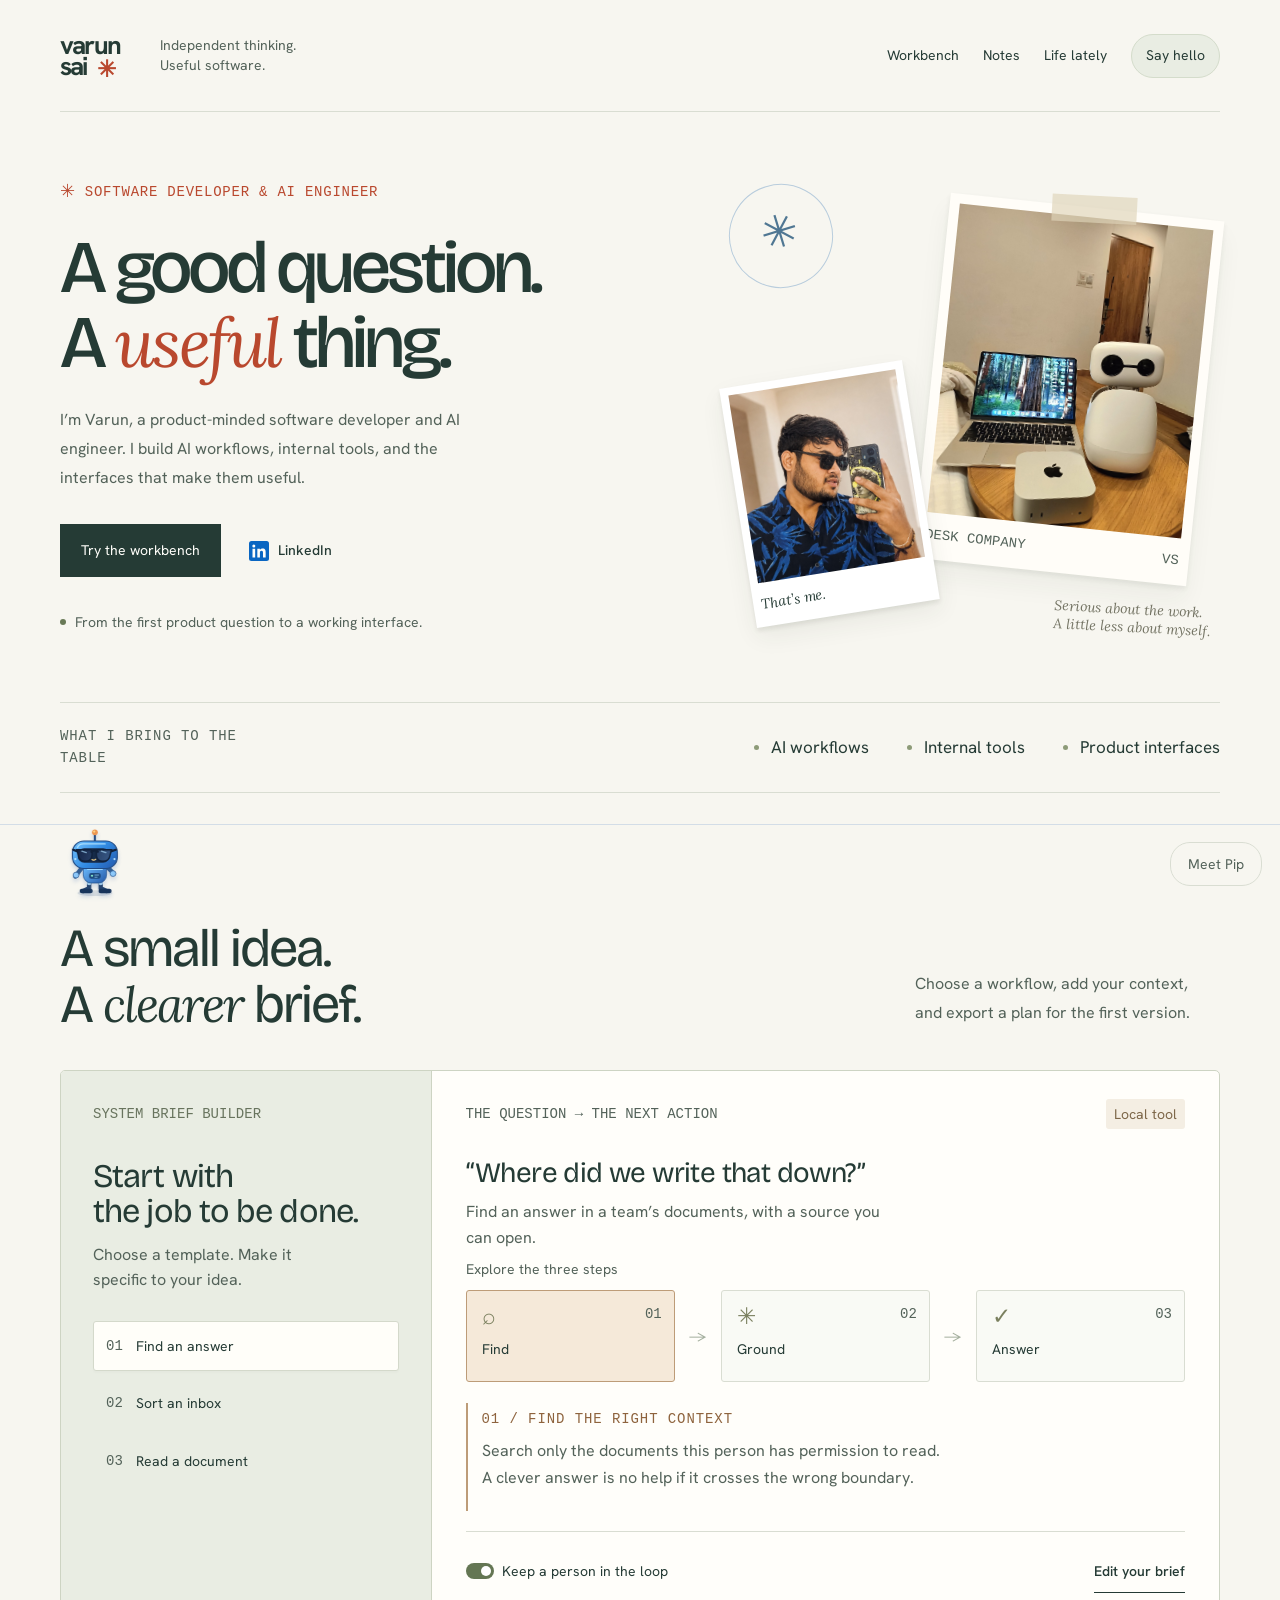
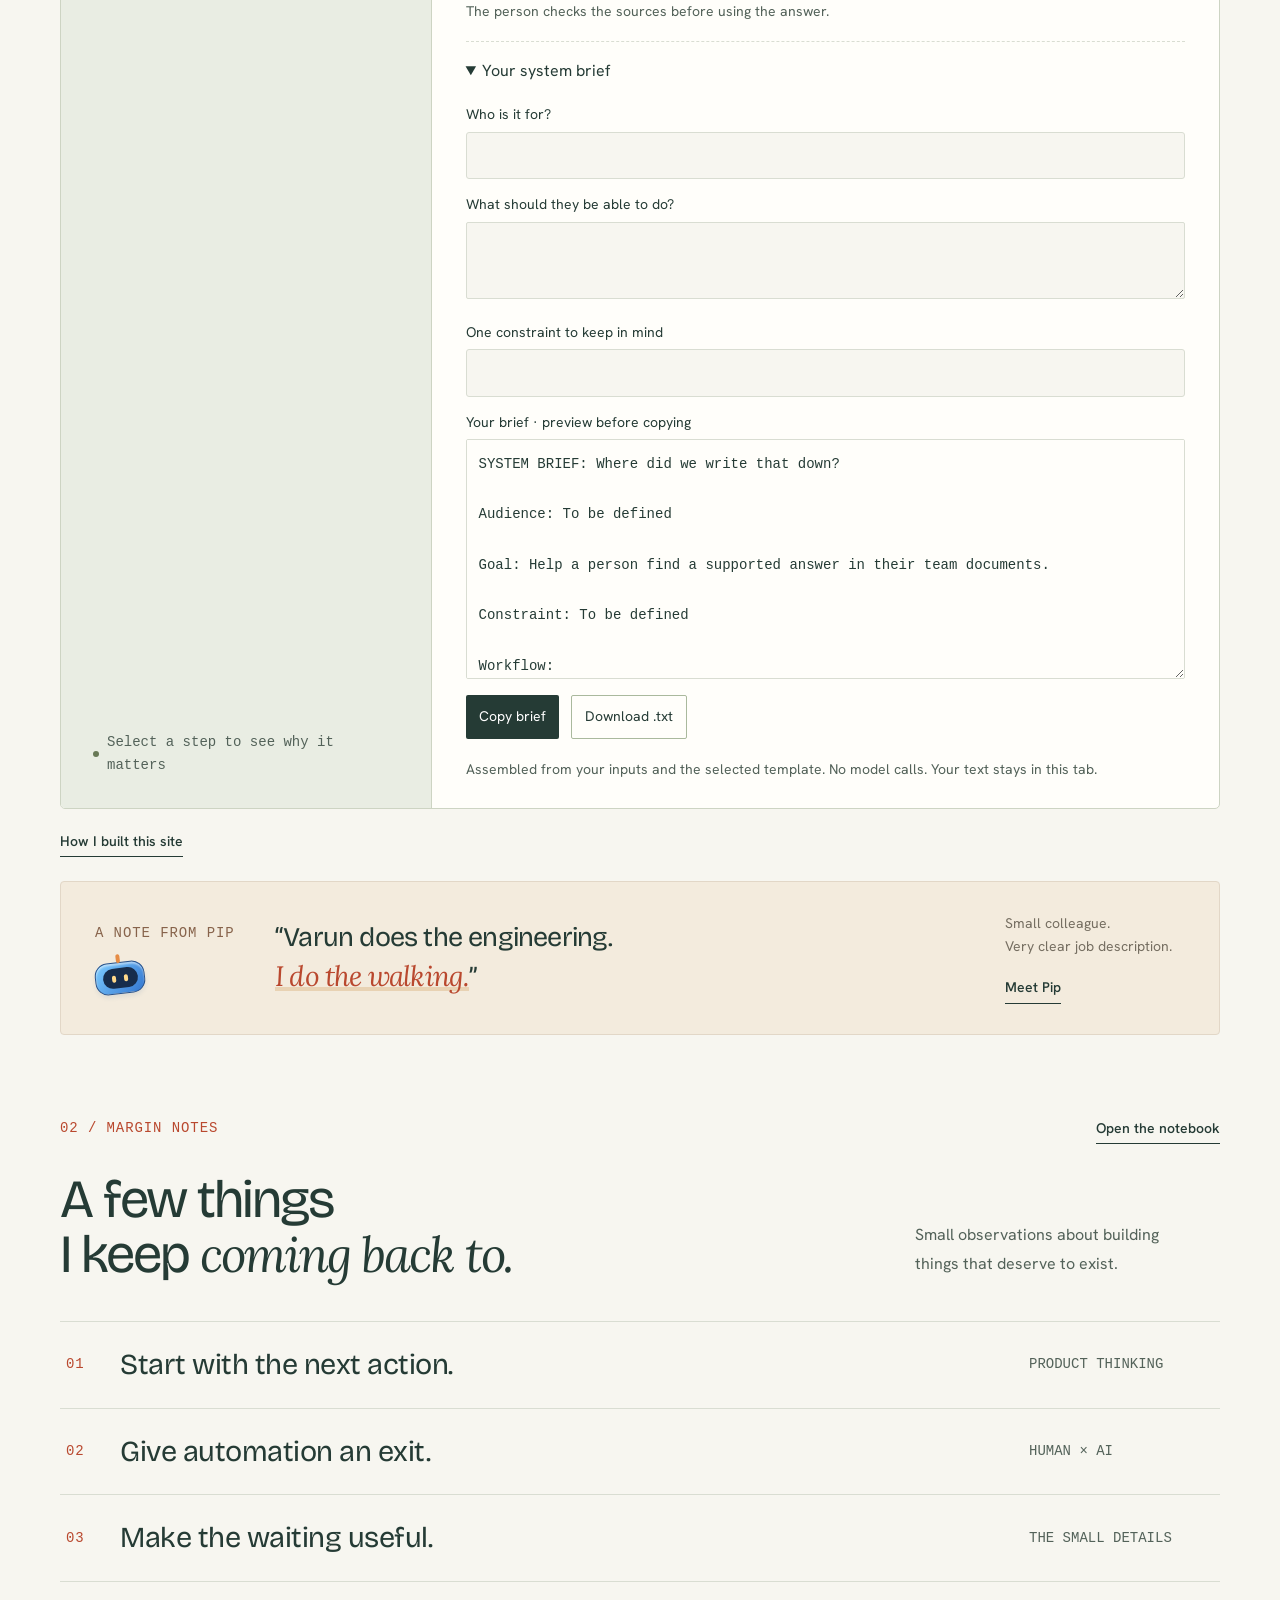
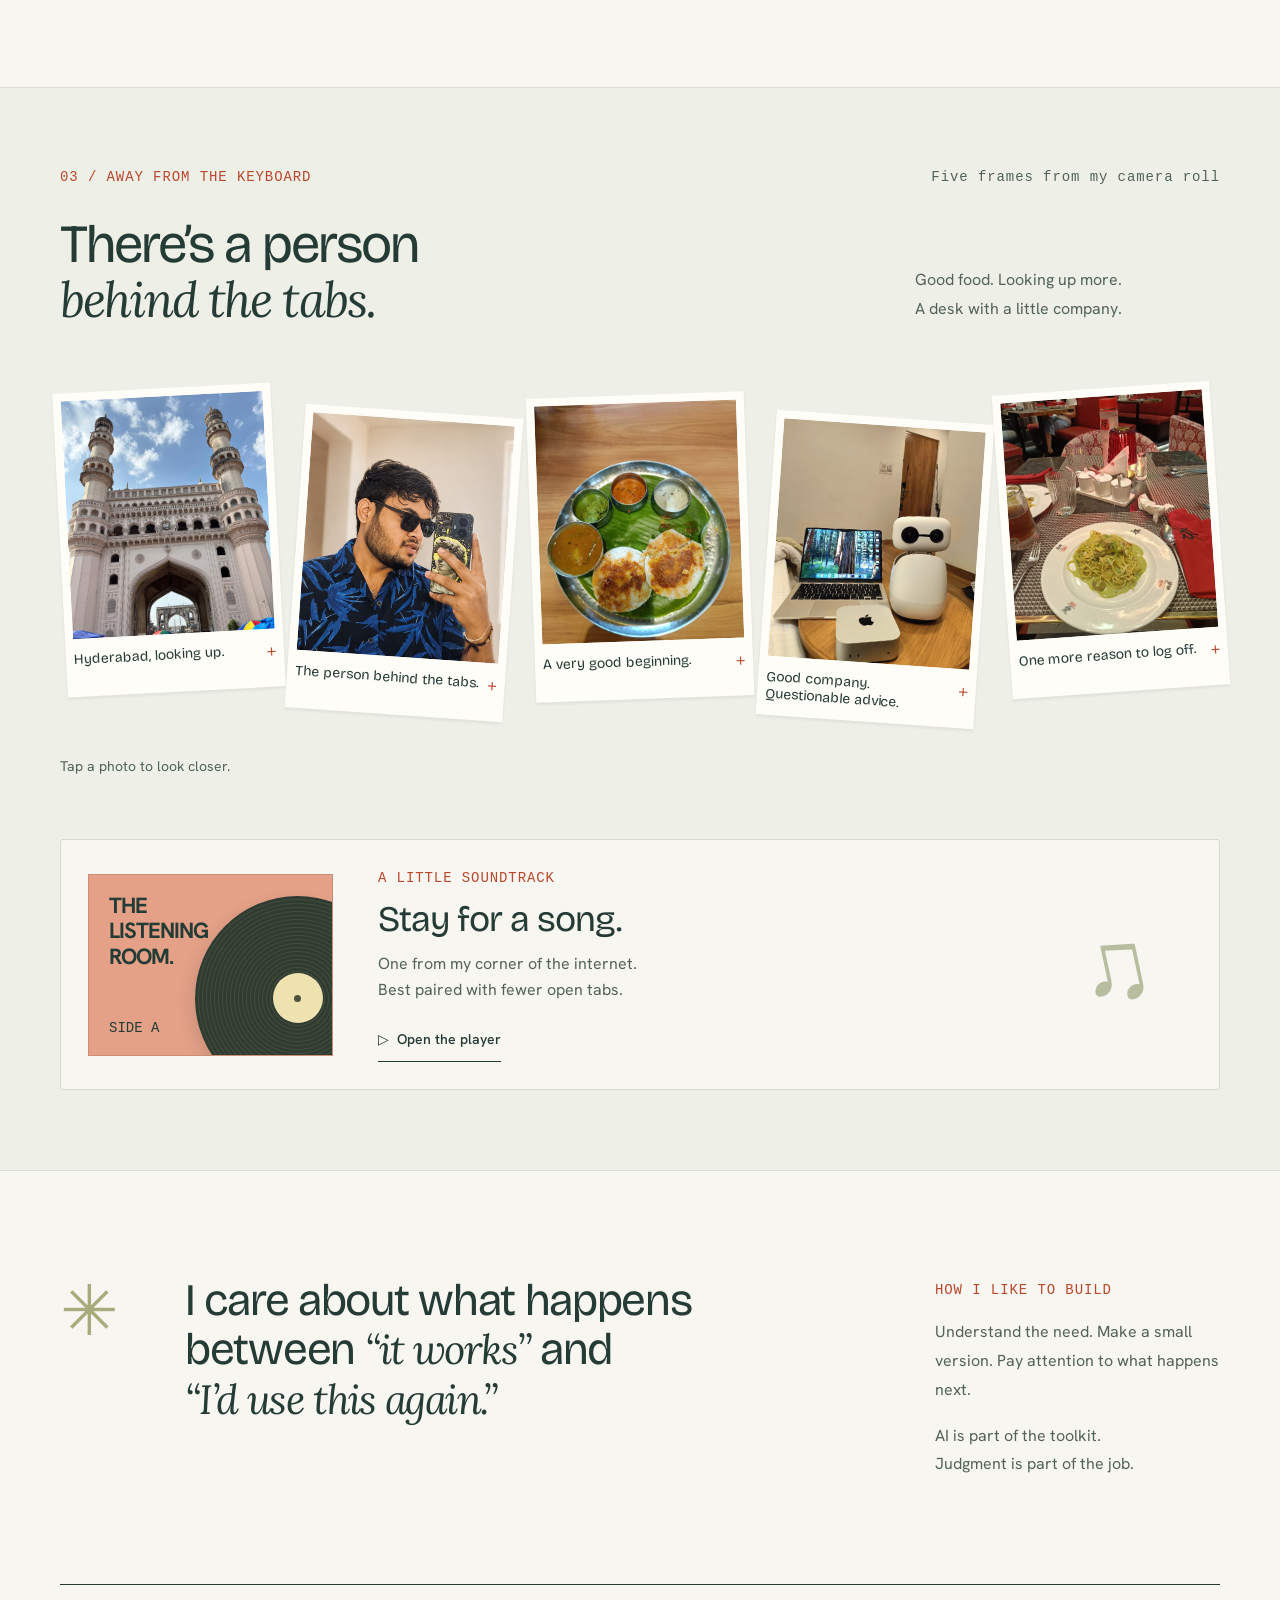
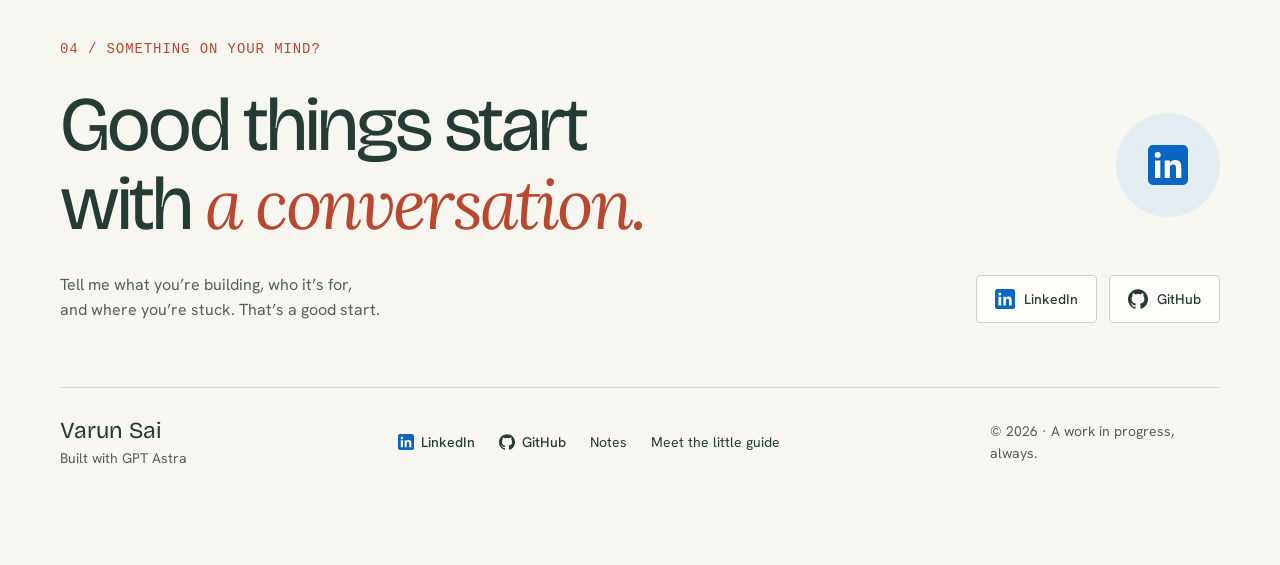
==== commit f8892783: "Rebuild the portfolio around one working tool and a clearer voice The site now leads with what it ca" ====
--- a/index.html
+++ b/index.html
@@ -1,126 +1,54 @@
 <!DOCTYPE html>
 <html lang="en">
-  <head>
-    <meta charset="UTF-8" />
-    <meta name="viewport" content="width=device-width, initial-scale=1.0" />
-    <meta name="description" content="Varun Sai is an AI engineer and software builder who turns real product needs into useful, considered software." />
-    <meta name="theme-color" content="#f5f1e8" />
-    <title>Varun Sai | AI engineer &amp; software builder</title>
-    <link rel="preconnect" href="https://fonts.googleapis.com" />
-    <link rel="preconnect" href="https://fonts.gstatic.com" crossorigin />
-    <link href="https://fonts.googleapis.com/css2?family=DM+Mono:wght@400;500&amp;family=DM+Sans:opsz,wght@9..40,400;9..40,500;9..40,600;9..40,700&amp;family=Newsreader:opsz,wght@6..72,400;6..72,500;6..72,600&amp;display=swap" rel="stylesheet" />
-    <link rel="stylesheet" href="styles.css" />
-    <link rel="stylesheet" href="refinements.css" />
-  </head>
-  <body class="page-home">
-    <a class="skip-link" href="#main">Skip to the good part</a>
-    <div class="site-shell">
-      <header class="site-header">
-        <a class="wordmark" href="./" aria-label="Varun Sai home">varun<br />sai<span>.</span></a>
-        <p class="header-note">AI engineering with<br />product intent</p>
-        <nav class="site-nav" aria-label="Primary navigation">
-          <a href="#notes">Notes</a>
-          <a href="#photos">Photo roll</a>
-          <a href="#hello">Say hello</a>
-        </nav>
-      </header>
-
-      <main id="main">
-        <section class="hero">
-          <div class="hero-index" aria-hidden="true"><span>01</span><i></i><span>2026</span></div>
-          <div class="hero-copy">
-            <p class="eyebrow">Varun Sai · AI engineer / software builder</p>
-            <h1>I turn real needs<br />into <em>useful software.</em></h1>
-            <p class="hero-intro">I design and build AI-enabled products from the problem outward: clarify the need, choose the smallest useful system, and refine the product around how people will use it. These are the notes behind that work.</p>
-            <a class="solid-link" href="#notes">Read the build notes</a>
-          </div>
-          <aside class="hero-card">
-            <div class="hero-card-top"><span>WORKING PRINCIPLE</span><span>01</span></div>
-            <p class="scribble">Start with the need.<br />Build the smallest useful system.<br />Keep improving it.</p>
-            <p class="hero-card-foot">Product intent before feature count.</p>
-          </aside>
-        </section>
-
-        <section class="welcome-note" aria-label="A note from the site">
-          <span class="note-stamp">PS</span>
-          <p>Here you will find the reasoning behind the work: product questions, technical choices, experiments, and what changed after the first version.</p>
-          <span class="note-date">AUG 2026</span>
-        </section>
-
-        <section class="notes-section" id="notes">
-          <div class="section-intro"><p class="eyebrow">Build notes</p><h2>The work is more than the final screen.</h2></div>
-          <div class="note-layout">
-            <article class="feature-note">
-              <p class="note-number">01 / DECISIONS, NOT DECORATION</p>
-              <h3>Each note records the problem, the trade-off, and what the next version should do better.</h3>
-              <p>I write down the parts that shape a product: what a user needs, where an AI workflow helps, what makes a system reliable, and why a simpler direction sometimes wins.</p>
-              <a class="underlined-link" href="notes/">Explore the notes</a>
-            </article>
-            <div class="note-aside">
-              <article class="small-note small-note-yellow"><p>Good software begins with a real problem, not a feature list.</p><span>PRODUCT FIRST.</span></article>
-              <article class="small-note small-note-blue"><p>AI earns its place when it makes the next action clearer.</p><span>USEFUL, NOT NOISY.</span></article>
-            </div>
-          </div>
-        </section>
-
-        <section class="sidekick-section" aria-labelledby="sidekick-title">
-          <div class="sidekick-mark" aria-hidden="true"><span></span><span></span></div>
-          <div class="sidekick-copy"><p class="eyebrow" id="sidekick-title">A tiny thought passing through</p><p class="sidekick-thought" data-sidekick-thought lang="en">New visitor detected. I have made the tea look busy.</p></div>
-          <button class="thought-button" type="button" data-sidekick-next>Refresh thought</button>
-        </section>
-
-        <section class="photo-section" id="photos" data-motion="rise">
-          <div class="section-intro photo-heading"><p class="eyebrow">The parts that don’t fit in a résumé</p><h2>Things I saw,<br />things I liked.</h2><p>A small record of days, places, food, and the person doing the building.</p></div>
-          <div class="gallery-wrap">
-            <div class="gallery-guide"><span>Photo stack · click an edge or scroll sideways</span><span data-gallery-count>01 / 05</span></div>
-            <div class="gallery-story" data-gallery-story>
-              <div class="photo-board" tabindex="0" aria-label="A scrollable gallery of Varun's photos">
-                <figure class="photo-frame"><img src="assets/gallery/charminar.jpg" alt="Charminar framed against a bright blue sky" loading="eager" /><figcaption><span>01</span> Hyderabad, in full view <em>city</em></figcaption></figure>
-                <figure class="photo-frame portrait-frame"><img src="assets/gallery/varun-portrait.jpg" alt="Varun taking a mirror selfie in sunglasses and a blue patterned shirt" loading="lazy" /><figcaption><span>02</span> The person behind the notes <em>portrait</em></figcaption></figure>
-                <figure class="photo-frame"><img src="assets/gallery/breakfast.jpg" alt="A South Indian breakfast served on a banana leaf" loading="lazy" /><figcaption><span>03</span> A good beginning <em>breakfast</em></figcaption></figure>
-                <figure class="photo-frame"><img src="assets/gallery/desk-robot.jpg" alt="A small robot beside a laptop and compact desktop computer" loading="lazy" /><figcaption><span>04</span> The workroom has company <em>desk</em></figcaption></figure>
-                <figure class="photo-frame"><img src="assets/gallery/dinner.jpg" alt="A dinner table with pasta, red accents, and café light" loading="lazy" /><figcaption><span>05</span> A table worth remembering <em>dinner</em></figcaption></figure>
-              </div>
-              <button class="gallery-hit gallery-hit-prev" type="button" data-gallery-prev aria-label="Show previous photo"></button>
-              <button class="gallery-hit gallery-hit-next" type="button" data-gallery-next aria-label="Show next photo"></button>
-            </div>
-          </div>
-        </section>
-
-        <section class="sound-section" aria-labelledby="sound-title">
-          <div class="sound-copy"><p class="eyebrow">A small audio corner</p><h2 id="sound-title">One song<br />for this page.</h2><p>It stays quiet until you ask it to play.</p></div>
-          <div class="record-sleeve">
-            <div class="sleeve-label"><span>NOW PLAYING</span><strong>A track picked by Varun</strong><small>Open it when the moment feels right.</small></div>
-            <div class="record-disc" aria-hidden="true"><i></i></div>
-            <button class="play-song" type="button" data-spotify-launch aria-expanded="false"><span aria-hidden="true">▶</span> Play from the beginning</button>
-          </div>
-        </section>
-
-        <section class="about-section">
-          <div class="about-mark" aria-hidden="true">VS</div>
-          <div><p class="eyebrow">How I work</p><h2>Product-minded engineering, with AI where it removes friction.</h2></div>
-          <div class="about-body"><p>I work across problem framing, AI workflows, software prototypes, and the interfaces around them. I care about whether a thing should exist, not only whether it can be built.</p><p>The goal is straightforward: make technology feel clear, useful, and worth returning to.</p></div>
-        </section>
-
-        <section class="contact-section" id="hello">
-          <p class="eyebrow">Let’s talk</p>
-          <h2>Have a problem worth simplifying?</h2>
-          <p>I am interested in thoughtful AI products, useful internal tools, and software that needs a clearer path from idea to use.</p>
-          <div class="contact-actions"><a class="solid-link" href="https://www.linkedin.com/in/varunsaibandi/" target="_blank" rel="noreferrer">Find me on LinkedIn</a><a class="underlined-link" href="https://github.com/JustVarunsai" target="_blank" rel="noreferrer">GitHub</a></div>
-        </section>
-      </main>
-      <footer class="site-footer"><span>© <span data-year></span> Varun Sai</span><span>Made slowly, on purpose.</span></footer>
-    </div>
-    <aside class="agent-dock" aria-label="A small site companion">
-      <div class="agent-orb" aria-hidden="true"><i></i><i></i><i></i></div>
-      <p data-agent-status>Doing a very small amount of productive-looking activity.</p>
-      <button type="button" data-sidekick-next aria-label="Show another small thought">↻</button>
-    </aside>
-    <aside class="player-dock" data-player-dock aria-label="Spotify player" hidden>
-      <div class="player-dock-head"><span><i></i> audio corner</span><button type="button" data-player-minimize aria-label="Minimize player">−</button></div>
-      <div class="spotify-mount" data-spotify-mount></div>
-      <button class="player-restore" type="button" data-player-restore hidden>♫</button>
-    </aside>
-    <script src="script.js"></script>
-  </body>
-</html>
+<head>
+  <meta charset="UTF-8"><meta name="viewport" content="width=device-width, initial-scale=1">
+  <meta name="theme-color" content="#f7f6f0">
+  <meta name="description" content="Varun Sai | product-minded software developer and AI engineer. Small experiments, considered software, and a few things outside the screen.">
+  <meta property="og:title" content="Varun Sai | Built with GPT Astra"><meta property="og:description" content="Product-minded software development & AI engineering. AI workflows, internal tools, and useful interfaces."><meta property="og:type" content="website">
+  <meta property="og:image" content="https://varunsai.in/assets/gallery/desk-robot.jpg">
+  <link rel="icon" href="/assets/favicon.svg" type="image/svg+xml">
+  <link rel="preconnect" href="https://fonts.googleapis.com"><link rel="preconnect" href="https://fonts.gstatic.com" crossorigin>
+  <link href="https://fonts.googleapis.com/css2?family=Bricolage+Grotesque:opsz,wght@12..96,400;12..96,500;12..96,600&family=Hanken+Grotesk:wght@400;500;600;700&family=Lora:ital,wght@1,400;1,500&display=swap" rel="stylesheet">
+  <link rel="stylesheet" href="/styles.css"><script src="/script.js" defer></script>
+<title>Varun Sai | Built with GPT Astra</title><link rel="canonical" href="https://varunsai.in/"></head><body><a class="skip-link" href="#main">Skip to content</a>
+<header class="site-header wrap">
+  <a class="wordmark" href="/" aria-label="Varun Sai home">varun<br>sai<span>✳</span></a>
+  <span class="header-note">Independent thinking.<br>Useful software.</span>
+  <nav aria-label="Main navigation"><a href="/#workbench">Workbench</a><a href="/notes/">Notes</a><a href="/#life">Life lately</a><a class="nav-contact" href="/#hello">Say hello</a></nav>
+</header><main id="main">
+<section class="hero wrap" aria-labelledby="hero-title">
+  <div class="hero-copy"><p class="eyebrow"><span class="tiny-spark">✳</span> Software developer & AI engineer</p>
+  <h1 id="hero-title">A good question.<br>A <em>useful</em> thing.</h1>
+  <p class="hero-intro">I’m Varun, a product-minded software developer and AI engineer. I build AI workflows, internal tools, and the interfaces that make them useful.</p>
+  <div class="hero-actions"><a class="button primary" href="#workbench">Try the workbench</a><a class="social-link" href="https://www.linkedin.com/in/varunsaibandi/" target="_blank" rel="noreferrer"><svg class="social-icon linkedin-icon" viewBox="0 0 24 24" aria-hidden="true" focusable="false"><rect width="24" height="24" rx="3" fill="currentColor"/><circle cx="5.8" cy="6" r="1.8" fill="var(--white)"/><path d="M4.2 9.3h3.2v10.5H4.2zM10 9.3h3.1v1.4c.6-1 1.7-1.7 3.2-1.7 3.4 0 3.7 2.2 3.7 5v5.8h-3.2v-5.2c0-1.3 0-2.9-1.8-2.9s-1.9 1.4-1.9 2.8v5.3H10z" fill="var(--white)"/></svg><span>LinkedIn</span></a></div>
+  <p class="hero-footnote"><span class="status-dot"></span> From the first product question to a working interface.</p></div>
+  <div class="hero-still-life" aria-label="A small glimpse of Varun’s desk and life">
+    <div class="orbit-stamp" aria-hidden="true"><span>✳</span></div>
+    <figure class="desk-print"><img src="/assets/gallery/desk-robot.jpg" alt="My desk, with a small robot keeping the laptop company" width="1050" height="1400" fetchpriority="high"><figcaption><span>DESK COMPANY</span><span>VS</span></figcaption></figure>
+    <figure class="portrait-print"><img src="/assets/gallery/varun-portrait.jpg" alt="Varun Sai" width="788" height="1400"><figcaption>That’s me.</figcaption></figure>
+    <span class="hand-note">Serious about the work.<br>A little less about myself.</span>
+  </div>
+</section>
+<div class="intro-strip wrap" aria-label="What I can help build"><span class="mono">WHAT I BRING TO THE TABLE</span><ul class="capability-list"><li>AI workflows</li><li>Internal tools</li><li>Product interfaces</li></ul></div>
+<section class="section wrap" id="workbench" aria-labelledby="workbench-title">
+  <div class="section-top"><p class="eyebrow">01 / THE WORKBENCH</p><span class="mono muted">A tool you can take away</span></div>
+  <div class="section-heading"><h2 id="workbench-title">A small idea.<br>A <em>clearer</em> brief.</h2><p>Choose a workflow, add your context,<br>and export a plan for the first version.</p></div>
+  <div class="workbench">
+    <div class="bench-sidebar"><span class="mono">SYSTEM BRIEF BUILDER</span><h3>Start with<br>the job to be done.</h3><p>Choose a template. Make it specific to your idea.</p><div class="scenario-list" role="group" aria-label="Choose a problem"><button type="button" data-scenario="search" aria-pressed="true"><span>01</span> Find an answer </button><button type="button" data-scenario="inbox" aria-pressed="false"><span>02</span> Sort an inbox </button><button type="button" data-scenario="document" aria-pressed="false"><span>03</span> Read a document </button></div><span class="bench-label"><span class="status-dot"></span> Select a step to see why it matters</span></div>
+    <div class="bench-main"><div class="bench-toolbar"><span class="mono" data-scenario-label>THE QUESTION → THE NEXT ACTION</span><span class="prototype-tag">Local tool</span></div><h4 data-bench-title>“Where did we write that down?”</h4><p data-bench-description>Find an answer in a team’s documents, with a source you can open.</p>
+    <p class="flow-instruction">Explore the three steps</p><div class="flow" aria-label="System steps"><button type="button" data-step="0" aria-pressed="true"><span class="step-symbol">⌕</span><span data-step-name="0">Find</span><small>01</small></button><span class="flow-arrow" aria-hidden="true">→</span><button type="button" data-step="1" aria-pressed="false"><span class="step-symbol">✳</span><span data-step-name="1">Ground</span><small>02</small></button><span class="flow-arrow" aria-hidden="true">→</span><button type="button" data-step="2" aria-pressed="false"><span class="step-symbol">✓</span><span data-step-name="2">Answer</span><small>03</small></button></div>
+    <div class="step-detail" aria-live="polite"><span class="mono" data-step-label>01 / FIND THE RIGHT CONTEXT</span><p data-step-detail>Search only the documents this person has permission to read. A clever answer is no help if it crosses the wrong boundary.</p></div>
+    <div class="bench-controls"><label class="approval-toggle"><input type="checkbox" data-approval checked><span class="switch" aria-hidden="true"></span> Keep a person in the loop</label><button class="text-link" type="button" data-open-brief aria-expanded="true" aria-controls="brief-editor">Edit your brief</button></div><p class="bench-footnote" data-approval-note>The person checks the sources before using the answer.</p>
+    <details class="brief-editor" id="brief-editor" open><summary>Your system brief</summary><label for="brief-audience">Who is it for?</label><input id="brief-audience" type="text" maxlength="120" autocomplete="off"><label for="brief-context">What should they be able to do?</label><textarea id="brief-context" rows="2" maxlength="600" ></textarea><label for="brief-constraint">One constraint to keep in mind</label><input id="brief-constraint" type="text" maxlength="240" autocomplete="off"><label class="brief-preview-label" for="brief-preview">Your brief · preview before copying</label><textarea id="brief-preview" class="brief-preview" rows="8" readonly></textarea><div class="brief-actions"><button type="button" class="small-button" data-copy-brief>Copy brief</button><button type="button" class="small-button secondary-button" data-download-brief>Download .txt</button><span class="mono" data-copy-status role="status"></span></div></details>
+    <p class="local-note">Assembled from your inputs and the selected template. No model calls. Your text stays in this tab.</p></div>
+  </div><a class="build-receipt text-link" href="/debug/">How I built this site</a>
+<aside class="pip-note"><div class="pip-note-label"><span class="mono">A NOTE FROM PIP</span><span class="pip-doodle" aria-hidden="true"><i></i><i></i></span></div><p>“Varun does the engineering.<br><span>I do the walking.</span>”</p><div class="pip-note-aside"><span>Small colleague.<br>Very clear job description.</span><button class="text-link" type="button" data-open-guide>Meet Pip</button></div></aside></section>
+<section class="section notes-section wrap" id="notes" aria-labelledby="notes-title"><div class="section-top"><p class="eyebrow">02 / MARGIN NOTES</p><a class="text-link" href="/notes/">Open the notebook</a></div><div class="section-heading"><h2 id="notes-title">A few things<br>I keep <em>coming back to.</em></h2><p>Small observations about building<br>things that deserve to exist.</p></div>
+<div class="note-list"><a class="note-row" href="/notes/#next-action"><span class="mono note-number">01</span><h3>Start with the next action.</h3><span class="note-category">PRODUCT THINKING</span></a><a class="note-row" href="/notes/#exit"><span class="mono note-number">02</span><h3>Give automation an exit.</h3><span class="note-category">HUMAN × AI</span></a><a class="note-row" href="/notes/#waiting"><span class="mono note-number">03</span><h3>Make the waiting useful.</h3><span class="note-category">THE SMALL DETAILS</span></a></div>
+</section>
+<section class="section life-section" id="life" aria-labelledby="life-title"><div class="wrap"><div class="section-top"><p class="eyebrow">03 / AWAY FROM THE KEYBOARD</p><span class="mono muted">Five frames from my camera roll</span></div><div class="section-heading"><h2 id="life-title">There’s a person<br><em>behind the tabs.</em></h2><p>Good food. Looking up more.<br>A desk with a little company.</p></div><div class="photo-roll"><button class="photo-item photo-0" type="button" data-photo="0" aria-label="View photo: Hyderabad, looking up."><span class="photo-image"><img src="/assets/gallery/charminar.jpg" alt="Charminar beneath a bright blue sky" loading="lazy" width="600" height="800"></span><span class="photo-caption"><span>Hyderabad, looking up.</span></span></button><button class="photo-item photo-1" type="button" data-photo="1" aria-label="View photo: The person behind the tabs."><span class="photo-image"><img src="/assets/gallery/varun-portrait.jpg" alt="Varun in sunglasses and a blue patterned shirt" loading="lazy" width="600" height="800"></span><span class="photo-caption"><span>The person behind the tabs.</span></span></button><button class="photo-item photo-2" type="button" data-photo="2" aria-label="View photo: A very good beginning."><span class="photo-image"><img src="/assets/gallery/breakfast.jpg" alt="South Indian breakfast on a banana leaf" loading="lazy" width="600" height="800"></span><span class="photo-caption"><span>A very good beginning.</span></span></button><button class="photo-item photo-3" type="button" data-photo="3" aria-label="View photo: Good company. Questionable advice."><span class="photo-image"><img src="/assets/gallery/desk-robot.jpg" alt="A small white robot beside a laptop and desktop computer" loading="lazy" width="600" height="800"></span><span class="photo-caption"><span>Good company. Questionable advice.</span></span></button><button class="photo-item photo-4" type="button" data-photo="4" aria-label="View photo: One more reason to log off."><span class="photo-image"><img src="/assets/gallery/dinner.jpg" alt="Pasta and drinks on a warmly lit dinner table" loading="lazy" width="600" height="800"></span><span class="photo-caption"><span>One more reason to log off.</span></span></button></div><div class="gallery-tools"><p class="gallery-hint">Tap a photo to look closer.<span class="swipe-hint"> Swipe to see all five.</span></p><div class="gallery-navigation" aria-label="Photo roll controls" hidden><button type="button" data-roll-prev aria-label="Previous photo in the roll">Previous</button><span class="mono" data-roll-count role="status">01 / 05</span><button type="button" data-roll-next aria-label="Next photo in the roll">Next</button></div></div>
+<div class="music-card"><div class="record-sleeve" aria-hidden="true"><span>THE<br>LISTENING<br>ROOM.</span><div class="record"><i></i></div><span class="record-edition">SIDE A</span></div><div class="music-copy"><p class="eyebrow">A LITTLE SOUNDTRACK</p><h3>Stay for a song.</h3><p>One from my corner of the internet.<br>Best paired with fewer open tabs.</p><button type="button" class="text-link" data-music-open aria-expanded="false" aria-controls="music-player"><span aria-hidden="true">▷</span> Open the player</button></div><span class="music-mark" aria-hidden="true">♫</span><div id="music-player" class="music-player" hidden><div class="player-heading"><span class="mono">VARUN’S PICK · SPOTIFY</span><button class="icon-button" type="button" data-music-close aria-label="Close Spotify player">×</button></div><div data-spotify-mount></div><a href="https://open.spotify.com/track/0HE9a9ndSFMCELuobaW5yK" target="_blank" rel="noreferrer">Open in Spotify</a></div></div>
+</div></section>
+<section class="about-section wrap"><span class="about-star" aria-hidden="true">✳</span><p>I care about what happens<br>between <em>“it works”</em> and<br><em>“I’d use this again.”</em></p><div class="about-aside"><span class="mono">HOW I LIKE TO BUILD</span><p>Understand the need. Make a small version. Pay attention to what happens next.</p><p>AI is part of the toolkit.<br>Judgment is part of the job.</p></div></section>
+<section class="contact-section wrap" id="hello"><p class="eyebrow">04 / SOMETHING ON YOUR MIND?</p><div class="contact-heading"><h2>Good things start<br>with <em>a conversation.</em></h2><a class="contact-arrow" href="https://www.linkedin.com/in/varunsaibandi/" target="_blank" rel="noreferrer" aria-label="Start a conversation with Varun on LinkedIn"><svg class="social-icon linkedin-icon" viewBox="0 0 24 24" aria-hidden="true" focusable="false"><rect width="24" height="24" rx="3" fill="currentColor"/><circle cx="5.8" cy="6" r="1.8" fill="var(--white)"/><path d="M4.2 9.3h3.2v10.5H4.2zM10 9.3h3.1v1.4c.6-1 1.7-1.7 3.2-1.7 3.4 0 3.7 2.2 3.7 5v5.8h-3.2v-5.2c0-1.3 0-2.9-1.8-2.9s-1.9 1.4-1.9 2.8v5.3H10z" fill="var(--white)"/></svg></a></div><div class="contact-bottom"><p>Tell me what you’re building, who it’s for,<br>and where you’re stuck. That’s a good start.</p><div class="contact-socials"><a class="social-link" href="https://www.linkedin.com/in/varunsaibandi/" target="_blank" rel="noreferrer"><svg class="social-icon linkedin-icon" viewBox="0 0 24 24" aria-hidden="true" focusable="false"><rect width="24" height="24" rx="3" fill="currentColor"/><circle cx="5.8" cy="6" r="1.8" fill="var(--white)"/><path d="M4.2 9.3h3.2v10.5H4.2zM10 9.3h3.1v1.4c.6-1 1.7-1.7 3.2-1.7 3.4 0 3.7 2.2 3.7 5v5.8h-3.2v-5.2c0-1.3 0-2.9-1.8-2.9s-1.9 1.4-1.9 2.8v5.3H10z" fill="var(--white)"/></svg><span>LinkedIn</span></a><a class="social-link" href="https://github.com/JustVarunsai" target="_blank" rel="noreferrer"><svg class="social-icon github-icon" viewBox="0 0 24 24" aria-hidden="true" focusable="false"><path fill="currentColor" d="M12 .297C5.37.297 0 5.67 0 12.297c0 5.303 3.438 9.8 8.205 11.385.6.113.82-.258.82-.577 0-.285-.01-1.04-.015-2.04-3.338.724-4.043-1.61-4.043-1.61-.546-1.387-1.333-1.756-1.333-1.756-1.09-.745.083-.729.083-.729 1.205.084 1.839 1.237 1.839 1.237 1.07 1.835 2.809 1.305 3.495.998.108-.776.418-1.305.762-1.605-2.665-.3-5.467-1.333-5.467-5.931 0-1.31.469-2.381 1.236-3.221-.124-.303-.536-1.524.117-3.176 0 0 1.008-.322 3.301 1.23a11.52 11.52 0 0 1 3.003-.404c1.02.005 2.047.138 3.006.404 2.291-1.552 3.297-1.23 3.297-1.23.653 1.652.242 2.873.118 3.176.77.84 1.235 1.911 1.235 3.221 0 4.61-2.807 5.628-5.479 5.921.43.372.823 1.102.823 2.222 0 1.606-.015 2.898-.015 3.293 0 .322.216.694.825.576C20.565 22.092 24 17.595 24 12.297c0-6.627-5.373-12-12-12"/></svg><span>GitHub</span></a></div></div></section>
+</main><footer class="site-footer wrap"><a class="footer-signature" href="/">Varun Sai<span>Built with GPT Astra</span></a><div class="footer-links"><a class="social-link" href="https://www.linkedin.com/in/varunsaibandi/" target="_blank" rel="noreferrer"><svg class="social-icon linkedin-icon" viewBox="0 0 24 24" aria-hidden="true" focusable="false"><rect width="24" height="24" rx="3" fill="currentColor"/><circle cx="5.8" cy="6" r="1.8" fill="var(--white)"/><path d="M4.2 9.3h3.2v10.5H4.2zM10 9.3h3.1v1.4c.6-1 1.7-1.7 3.2-1.7 3.4 0 3.7 2.2 3.7 5v5.8h-3.2v-5.2c0-1.3 0-2.9-1.8-2.9s-1.9 1.4-1.9 2.8v5.3H10z" fill="var(--white)"/></svg><span>LinkedIn</span></a><a class="social-link" href="https://github.com/JustVarunsai" target="_blank" rel="noreferrer"><svg class="social-icon github-icon" viewBox="0 0 24 24" aria-hidden="true" focusable="false"><path fill="currentColor" d="M12 .297C5.37.297 0 5.67 0 12.297c0 5.303 3.438 9.8 8.205 11.385.6.113.82-.258.82-.577 0-.285-.01-1.04-.015-2.04-3.338.724-4.043-1.61-4.043-1.61-.546-1.387-1.333-1.756-1.333-1.756-1.09-.745.083-.729.083-.729 1.205.084 1.839 1.237 1.839 1.237 1.07 1.835 2.809 1.305 3.495.998.108-.776.418-1.305.762-1.605-2.665-.3-5.467-1.333-5.467-5.931 0-1.31.469-2.381 1.236-3.221-.124-.303-.536-1.524.117-3.176 0 0 1.008-.322 3.301 1.23a11.52 11.52 0 0 1 3.003-.404c1.02.005 2.047.138 3.006.404 2.291-1.552 3.297-1.23 3.297-1.23.653 1.652.242 2.873.118 3.176.77.84 1.235 1.911 1.235 3.221 0 4.61-2.807 5.628-5.479 5.921.43.372.823 1.102.823 2.222 0 1.606-.015 2.898-.015 3.293 0 .322.216.694.825.576C20.565 22.092 24 17.595 24 12.297c0-6.627-5.373-12-12-12"/></svg><span>GitHub</span></a><a href="/notes/">Notes</a><button type="button" data-open-guide>Meet the little guide</button></div><span class="copyright">© <span data-year>2026</span> · A work in progress, always.</span></footer></body></html>
--- a/styles.css
+++ b/styles.css
@@ -1,15 +1,2815 @@
-:root{--paper:#f7f3eb;--paper-deep:#ece4d5;--ink:#18343a;--ink-soft:#53686a;--line:#cfc5b5;--coral:#d95c43;--sun:#efbd4b;--blue:#aecbd3;--moss:#7d9a81;--serif:"Newsreader",Georgia,serif;--sans:"DM Sans",sans-serif;--mono:"DM Mono",monospace}*{box-sizing:border-box}html{scroll-behavior:smooth;background:var(--paper)}body{margin:0;color:var(--ink);background:var(--paper);font-family:var(--sans)}body::before{content:"";position:fixed;z-index:-1;inset:0;opacity:.34;pointer-events:none;background-image:radial-gradient(rgba(24,52,58,.12) .55px,transparent .55px);background-size:7px 7px}.site-shell{width:min(1160px,calc(100% - 3rem));margin:auto}.skip-link{position:fixed;z-index:100;top:1rem;left:1rem;padding:.8rem 1rem;color:#fff;background:var(--ink);transform:translateY(-150%)}.skip-link:focus{transform:none}a{color:inherit;text-decoration:none}button{font:inherit;cursor:pointer}:focus-visible{outline:2px solid var(--coral);outline-offset:4px}.site-header{display:grid;grid-template-columns:1fr auto 1fr;align-items:center;padding:1.4rem 0;border-bottom:1px solid var(--line)}.wordmark{font:700 1.03rem/.78 var(--sans);letter-spacing:-.09em;text-transform:lowercase}.wordmark span{color:var(--coral)}.header-note{margin:0;color:var(--ink-soft);font:400 .59rem/1.35 var(--mono);letter-spacing:.03em;text-transform:uppercase;text-align:center}.site-nav{display:flex;justify-content:flex-end;gap:1.1rem}.site-nav a{font-size:.76rem;font-weight:600}.site-nav a:hover,.underlined-link:hover{color:var(--coral)}.hero{display:grid;grid-template-columns:55px 1fr 350px;gap:3.2rem;align-items:center;min-height:670px;padding:4rem 0}.hero-index{align-self:stretch;display:flex;flex-direction:column;justify-content:space-between;padding:1rem 0;color:var(--ink-soft);font:.62rem var(--mono)}.hero-index i{width:1px;flex:1;margin:1rem auto;background:var(--line)}.eyebrow{margin:0;color:var(--coral);font:500 .65rem/1.4 var(--mono);letter-spacing:.08em;text-transform:uppercase}.hero h1,.section-intro h2,.sound-section h2,.about-section h2,.contact-section h2{margin:.9rem 0 0;font:500 clamp(3.4rem,6.4vw,6.4rem)/.89 var(--serif);letter-spacing:-.075em}.hero h1 em{color:var(--coral);font-style:italic}.hero-intro{max-width:34rem;margin:1.6rem 0 0;color:var(--ink-soft);font-size:1.03rem;line-height:1.7}.solid-link{display:inline-flex;align-items:center;justify-content:center;gap:.7rem;margin-top:2rem;padding:.83rem 1rem;color:#fff;background:var(--ink);border:1px solid var(--ink);font-size:.78rem;font-weight:700;transition:background .2s,color .2s,transform .2s}.solid-link:hover{color:var(--ink);background:transparent;transform:translateY(-2px)}.hero-card{position:relative;min-height:365px;padding:1.2rem 1.3rem;transform:rotate(2.5deg);border:1px solid #d8a990;background:#f4d8be;box-shadow:12px 14px 0 rgba(24,52,58,.12)}.hero-card::after{content:"";position:absolute;right:-.65rem;bottom:-.65rem;width:100%;height:100%;z-index:-1;border:1px solid var(--line);background:#fffaf0}.hero-card-top{display:flex;justify-content:space-between;color:#8b5949;font:.57rem var(--mono)}.scribble{margin:4.6rem 0 0;color:#5f352d;font:500 2.1rem/1.02 var(--serif);letter-spacing:-.05em}.paper-clip{position:absolute;top:-1.4rem;right:2.3rem;width:1.1rem;height:3.8rem;border:3px solid #a3a39d;border-bottom:0;border-radius:1rem 1rem 0 0;transform:rotate(15deg)}.hero-card-foot{position:absolute;right:1.3rem;bottom:1.2rem;left:1.3rem;margin:0;color:#855d50;font:.65rem/1.4 var(--mono)}.welcome-note{display:grid;grid-template-columns:auto 1fr auto;gap:1.2rem;align-items:center;margin:0 -1.5rem;padding:1.15rem 1.5rem;border-block:1px solid var(--line);background:#fffaf2}.welcome-note p{max-width:37rem;margin:0;font:500 clamp(1.1rem,2vw,1.55rem)/1.2 var(--serif)}.note-stamp{display:grid;place-items:center;width:2.1rem;height:2.1rem;color:#fff;background:var(--coral);border-radius:50%;font:.65rem var(--mono)}.note-date{color:var(--ink-soft);font:.59rem var(--mono)}.notes-section,.photo-section,.sound-section,.about-section{margin-top:8rem;scroll-margin-top:2rem}.section-intro{max-width:42rem}.section-intro h2,.sound-section h2,.about-section h2,.contact-section h2{font-size:clamp(2.7rem,4.9vw,4.8rem);line-height:.93}.note-layout{display:grid;grid-template-columns:1.3fr .7fr;gap:1rem;margin-top:2.2rem}.feature-note{padding:2.2rem;border:1px solid var(--ink);background:#fffdf8}.note-number{margin:0;color:var(--coral);font:.62rem var(--mono)}.feature-note h3{max-width:17ch;margin:3.8rem 0 1.2rem;font:500 clamp(2rem,3.3vw,3.4rem)/.96 var(--serif);letter-spacing:-.04em}.feature-note>p:not(.note-number){max-width:38rem;color:var(--ink-soft);line-height:1.7}.underlined-link{display:inline-block;margin-top:1.5rem;padding-bottom:.2rem;border-bottom:1px solid currentColor;font-size:.78rem;font-weight:700}.note-aside{display:grid;gap:1rem}.small-note{display:flex;min-height:190px;flex-direction:column;justify-content:space-between;padding:1.4rem;border:1px solid var(--line)}.small-note p{max-width:16ch;margin:0;font:500 1.7rem/1.04 var(--serif)}.small-note span{font:.6rem var(--mono)}.small-note-yellow{background:#f2c967}.small-note-blue{background:var(--blue)}.sidekick-section{display:grid;grid-template-columns:auto 1fr auto;gap:1rem;align-items:center;margin-top:2.2rem;padding:1rem;border-block:1px solid var(--line)}.sidekick-mark{display:grid;grid-template-columns:repeat(2,7px);gap:4px;width:2rem;height:2rem;place-content:center;border-radius:50%;background:var(--ink)}.sidekick-mark span{width:7px;height:7px;border-radius:50%;background:var(--sun)}.sidekick-thought{margin:.3rem 0 0;font:500 1rem var(--serif)}.thought-button{padding:0;color:var(--ink);border:0;border-bottom:1px solid var(--ink);background:none;font-size:.72rem;font-weight:700}.photo-section{display:grid;grid-template-columns:.72fr 1.28fr;gap:3rem;align-items:end}.photo-heading h2{max-width:7ch}.photo-heading>p:not(.eyebrow){max-width:20rem;color:var(--ink-soft);line-height:1.6}.photo-board{display:grid;grid-template-columns:.8fr 1.15fr .8fr;gap:1rem}.photo-frame{position:relative;margin:0;padding:.55rem .55rem 2.7rem;border:1px solid var(--line);background:#fffdf8;box-shadow:5px 5px 0 rgba(24,52,58,.08)}.photo-frame-one{transform:rotate(-3deg);margin-bottom:1.8rem}.photo-frame-three{transform:rotate(2.2deg);margin-bottom:2.3rem}.photo-placeholder{display:grid;min-height:250px;place-items:center;border:1px dashed #b4a898}.photo-placeholder span{font:500 4rem var(--serif)}.photo-placeholder.one{background:#f5dabf;color:var(--coral)}.photo-placeholder.two{min-height:310px;background:#b7d1cd;color:#fff}.photo-placeholder.three{background:#e2cfdd;color:#775572}.photo-frame figcaption{position:absolute;right:.55rem;bottom:.82rem;left:.55rem;display:flex;justify-content:space-between;color:var(--ink);font:.58rem var(--mono);text-transform:uppercase}.photo-frame figcaption span{color:var(--coral)}.photo-frame figcaption em{color:var(--ink-soft);font-style:normal}.photo-instruction{grid-column:1/-1;margin:0;color:var(--ink-soft);font:.68rem var(--mono)}.photo-instruction code{color:var(--coral)}.sound-section{display:grid;grid-template-columns:.78fr 1.22fr;gap:3rem;align-items:center;padding:2.5rem;border:1px solid var(--ink);background:#edf1e9}.sound-copy>p:not(.eyebrow){color:var(--ink-soft);line-height:1.6}.record-sleeve{position:relative;display:flex;min-height:260px;align-items:flex-start;justify-content:space-between;overflow:hidden;padding:1.4rem;background:#d5634a;color:#fff}.sleeve-label{position:relative;z-index:2;display:grid;gap:.65rem;max-width:13rem}.sleeve-label span,.sleeve-label small{font:.59rem/1.35 var(--mono);letter-spacing:.04em}.sleeve-label strong{font:500 1.75rem/.98 var(--serif)}.record-disc{position:absolute;right:-2.6rem;bottom:-5.3rem;width:18rem;height:18rem;border:10px solid #18343a;border-radius:50%;background:repeating-radial-gradient(circle,#1d3d42 0 2px,#153137 3px 5px);box-shadow:inset 0 0 0 1px #57747a}.record-disc i{position:absolute;top:50%;left:50%;width:2.4rem;height:2.4rem;border-radius:50%;background:var(--sun);transform:translate(-50%,-50%)}.play-song{position:absolute;z-index:3;bottom:1.4rem;left:1.4rem;padding:.75rem .9rem;color:var(--ink);border:1px solid var(--ink);background:#fffaf1;font-size:.72rem;font-weight:700}.play-song:hover{color:#fff;background:var(--ink)}.spotify-mount{grid-column:1/-1}.spotify-mount iframe{width:100%;height:152px;border:0;margin-top:-1rem}.about-section{display:grid;grid-template-columns:auto 1fr .8fr;gap:3rem;align-items:start;padding:2rem 0;border-top:1px solid var(--line)}.about-mark{display:grid;place-items:center;width:4rem;height:4rem;color:#fff;background:var(--moss);font:500 1.1rem var(--serif)}.about-section h2{max-width:12ch}.about-body{padding-top:1.5rem;color:var(--ink-soft);line-height:1.7}.about-body p{margin:0 0 1rem}.contact-section{margin:8rem 0 2rem;padding:3.2rem 0;border-top:4px solid var(--coral);border-bottom:1px solid var(--line)}.contact-section h2{font-size:clamp(3rem,5.4vw,5.2rem)}.contact-section>p:not(.eyebrow){max-width:30rem;color:var(--ink-soft);line-height:1.7}.contact-actions{display:flex;align-items:center;gap:1.2rem}.contact-actions .underlined-link{margin-top:2rem}.site-footer{display:flex;justify-content:space-between;padding:1.2rem 0 2rem;color:var(--ink-soft);font:.59rem var(--mono)}
-/* A full-width snap shelf gives the personal images one shared narrative instead of five disconnected cards. */
-.photo-section{display:block}.photo-heading{max-width:32rem}.gallery-wrap{margin-top:2.1rem}.gallery-guide{display:flex;justify-content:space-between;margin:0 0 .7rem;color:var(--ink-soft);font:.6rem var(--mono);letter-spacing:.04em;text-transform:uppercase}.gallery-story{position:relative}.photo-board{display:flex;gap:1rem;max-width:none;overflow-x:auto;padding:.45rem max(.45rem,calc((100vw - min(1160px,calc(100vw - 3rem)))/2)) 1.2rem .45rem;scroll-snap-type:x mandatory;scroll-padding-left:.45rem;scrollbar-color:var(--coral) var(--paper-deep);scrollbar-width:thin}.photo-frame,.photo-frame-one,.photo-frame-three{flex:0 0 min(68%,760px);min-height:0;margin:0;transform:none;scroll-snap-align:start;scroll-snap-stop:always;transition:transform 260ms ease,box-shadow 260ms ease}.photo-frame:hover{transform:translateY(-5px);box-shadow:8px 10px 0 rgba(24,52,58,.12)}.photo-frame img,.photo-frame-two img{width:100%;height:480px;min-height:0;object-fit:cover}.portrait-frame img{object-position:center 26%}.photo-frame figcaption{position:static;margin-top:.8rem}.gallery-hit{position:absolute;z-index:3;top:0;bottom:1.2rem;width:14%;padding:0;border:0;background:transparent}.gallery-hit:hover{background:linear-gradient(90deg,rgba(247,243,235,.28),transparent)}.gallery-hit:focus-visible{outline-offset:-5px}.gallery-hit-prev{left:0}.gallery-hit-next{right:0}.gallery-hit-next:hover{background:linear-gradient(270deg,rgba(247,243,235,.28),transparent)}.photo-instruction{display:none}@media(prefers-reduced-motion:no-preference){.motion-ready [data-motion].is-in-view{animation:scroll-rise 650ms cubic-bezier(.22,.8,.2,1) both}.motion-ready [data-motion="slide-left"].is-in-view{animation-name:scroll-left}.motion-ready [data-motion="slide-right"].is-in-view{animation-name:scroll-right}}@keyframes scroll-rise{from{opacity:.68;transform:translateY(16px)}to{opacity:1;transform:translateY(0)}}@keyframes scroll-left{from{opacity:.68;transform:translateX(-18px)}to{opacity:1;transform:translateX(0)}}@keyframes scroll-right{from{opacity:.68;transform:translateX(18px)}to{opacity:1;transform:translateX(0)}}
-/* Archive pages share the light, readable base. */.page-intro,.error-panel{margin-top:4rem;padding:3rem;border:1px solid var(--line);background:#fffdf8}.page-intro h1,.error-panel h1{max-width:13ch;margin:.7rem 0 0;font:500 clamp(3rem,5.7vw,5.6rem)/.92 var(--serif);letter-spacing:-.065em}.page-intro .serif,.error-panel .serif{color:var(--coral);font-style:italic}.page-intro p,.detail-card p,.detail-card li,.closing-panel p{color:var(--ink-soft);line-height:1.7}.note-row,.closing-links{display:flex;flex-wrap:wrap;gap:.5rem;margin-top:1.3rem}.note-pill{padding:.4rem .55rem;border:1px solid var(--line);font:.58rem var(--mono);color:var(--coral)}.subpage-layout,.service-grid{display:grid;grid-template-columns:1.1fr .9fr;gap:1rem;margin-top:1rem}.detail-card,.manifesto,.perspective-card,.path-card,.closing-panel,.panel-card{padding:1.5rem;border:1px solid var(--line);background:#fffdf8}.detail-card h2,.detail-card h3,.perspective-card h3,.path-card h3{margin:0;font:500 1.8rem/1 var(--serif)}.detail-card ul{padding-left:1.2rem}.detail-card li+li{margin-top:.6rem}.closing-links a,.inline-link{color:var(--coral);font-weight:700}.reveal{opacity:1;transform:none;filter:none}.brand{display:flex;align-items:center;gap:.7rem}.brand-mark{display:grid;place-items:center;width:2.3rem;height:2.3rem;color:#fff;background:var(--ink);font:.7rem var(--mono)}.brand strong,.brand small{display:block}.brand small{color:var(--ink-soft);font:.58rem var(--mono)}
-@media(max-width:800px){.site-shell{width:min(100% - 1.5rem,1160px)}.site-header{grid-template-columns:1fr auto;gap:1rem}.header-note{display:none}.hero{grid-template-columns:1fr;gap:2rem;min-height:0;padding:3.7rem 0}.hero-index{display:none}.hero-card{width:min(100%,340px);justify-self:end}.note-layout,.sound-section{grid-template-columns:1fr}.photo-section{grid-template-columns:1fr;gap:2rem}.photo-board{max-width:680px}.about-section{grid-template-columns:auto 1fr;gap:1.5rem}.about-body{grid-column:2}.subpage-layout,.service-grid{grid-template-columns:1fr}}@media(max-width:520px){.site-nav{gap:.75rem}.site-nav a{font-size:.68rem}.hero h1{font-size:clamp(3.35rem,15vw,4.7rem)}.hero-intro{font-size:.95rem}.hero-card{justify-self:center;min-height:300px}.scribble{margin-top:3.5rem;font-size:1.8rem}.welcome-note{grid-template-columns:auto 1fr;margin:0 -.75rem;padding:1rem .75rem}.note-date{display:none}.notes-section,.photo-section,.sound-section,.about-section,.contact-section{margin-top:5rem}.feature-note{padding:1.4rem}.feature-note h3{margin-top:2.5rem}.note-aside{grid-template-columns:1fr 1fr}.small-note{min-height:155px;padding:1rem}.small-note p{font-size:1.35rem}.sidekick-section{grid-template-columns:auto 1fr}.thought-button{grid-column:2;justify-self:start}.photo-board{grid-template-columns:1fr;gap:1.5rem}.photo-frame-one,.photo-frame-three{margin-bottom:0}.photo-placeholder,.photo-placeholder.two{min-height:240px}.sound-section{padding:1.3rem}.about-section{grid-template-columns:auto 1fr}.about-section h2{font-size:2.6rem}.about-body{grid-column:1/-1;padding-top:0}.contact-section{padding-top:2rem}.site-footer{gap:1rem;font-size:.53rem}.page-intro,.error-panel{margin-top:2rem;padding:1.4rem}.page-intro h1,.error-panel h1{font-size:clamp(2.8rem,13vw,4.1rem)}}
-
-body{overflow-x:clip}
-.photo-frame,.photo-frame-one,.photo-frame-three{display:flex;flex-direction:column;aspect-ratio:3 / 4}.photo-frame img,.photo-frame-two img{flex:1 1 auto;min-height:0;height:auto;object-fit:cover}.photo-frame figcaption{flex:none}
-.paper-clip{position:absolute;top:-1rem;right:1.75rem;width:3.25rem;height:3.25rem;border:0;fill:none;stroke:#93958e;stroke-width:1.55;stroke-linecap:round;stroke-linejoin:round;transform:rotate(12deg)}
-.agent-dock{width:2.9rem;height:2.9rem;padding:.4rem;border-radius:50%;transition:width 180ms ease,border-radius 180ms ease}.agent-dock p{position:absolute;bottom:0;left:3.35rem;min-width:220px;padding:.62rem .72rem;opacity:0;pointer-events:none;border:1px solid var(--ink);background:#fffdf8;box-shadow:3px 3px 0 rgba(24,52,58,.12);transition:opacity 160ms ease}.agent-dock button{position:absolute;inset:0;z-index:2;opacity:0}.agent-dock:hover,.agent-dock:focus-within{width:auto;border-radius:0}.agent-dock:hover p,.agent-dock:focus-within p{opacity:1;pointer-events:auto}
-@media(max-width:800px){.photo-board{max-width:none}.photo-frame,.photo-frame-one,.photo-frame-three{flex-basis:68vw}.photo-frame img,.photo-frame-two img{height:420px}}
-@media(max-width:520px){.photo-board{gap:.8rem;padding-left:.2rem;padding-right:1rem}.photo-frame,.photo-frame-one,.photo-frame-three{flex-basis:74vw}.photo-frame img,.photo-frame-two img{height:390px}.gallery-guide{padding:0 .2rem}}
-@media(max-width:520px){.record-disc{right:0}.photo-frame-one,.photo-frame-three{transform:none}}
-/* Interaction refinements: readable thought card, real image frames, and unobtrusive persistent controls. */
-.sidekick-section{grid-template-columns:auto minmax(0,1fr) auto;padding:1.15rem 1.3rem;border:1px solid var(--line);background:#fffaf2}.sidekick-mark{grid-template-columns:repeat(2,8px);width:2.5rem;height:2.5rem}.sidekick-mark span{width:8px;height:8px}.sidekick-copy{max-width:48rem}.sidekick-thought{margin:.42rem 0 0;font:500 clamp(1.12rem,2vw,1.45rem)/1.15 var(--serif);letter-spacing:-.02em}.thought-button{padding:.55rem .7rem;border:1px solid var(--ink);background:transparent;white-space:nowrap}.thought-button:hover{color:#fff;background:var(--ink)}.photo-frame img{display:block;width:100%;min-height:250px;object-fit:cover;filter:saturate(.88) contrast(.96)}.photo-frame-two img{min-height:310px}.photo-frame figcaption{gap:.5rem}.photo-frame figcaption em{text-align:right}.record-disc{will-change:transform;transform-origin:50% 50%}.record-disc.is-spinning{animation:record-spin 2.8s linear infinite}.agent-dock{position:fixed;z-index:30;bottom:1.15rem;left:1.15rem;display:flex;align-items:center;gap:.7rem;max-width:310px;padding:.65rem .72rem;border:1px solid var(--ink);background:#fffdf8;box-shadow:4px 4px 0 rgba(24,52,58,.14)}.agent-orb{position:relative;display:flex;gap:3px;align-items:center;justify-content:center;flex:none;width:1.7rem;height:1.7rem;border-radius:50%;background:var(--ink)}.agent-orb i{width:4px;height:4px;border-radius:50%;background:var(--sun);animation:agent-blip 1.4s ease-in-out infinite}.agent-orb i:nth-child(2){animation-delay:.16s}.agent-orb i:nth-child(3){animation-delay:.32s}.agent-dock p{margin:0;font:500 .66rem/1.35 var(--mono)}.agent-dock button{padding:.2rem;color:var(--ink);border:0;background:transparent;font-size:1rem}.player-dock{position:fixed;z-index:31;right:1.15rem;bottom:1.15rem;width:min(360px,calc(100vw - 2.3rem));border:1px solid var(--ink);background:#fffdf8;box-shadow:4px 4px 0 rgba(24,52,58,.14)}.player-dock-head{display:flex;align-items:center;justify-content:space-between;gap:1rem;padding:.55rem .75rem;border-bottom:1px solid var(--line);font:.6rem var(--mono)}.player-dock-head span{display:flex;align-items:center;gap:.35rem}.player-dock-head i{width:.43rem;height:.43rem;border-radius:50%;background:var(--coral);animation:agent-blip 1.2s ease-in-out infinite}.player-dock-head button{padding:0;border:0;background:transparent;font-size:1.15rem}.spotify-mount iframe{display:block;width:100%;height:152px;border:0;margin:0}.player-dock.is-minimized{width:auto}.player-dock.is-minimized .player-dock-head,.player-dock.is-minimized .spotify-mount{display:none}.player-restore{display:grid;place-items:center;width:2.7rem;height:2.7rem;color:#fff;border:0;background:var(--coral);font-size:1rem}@keyframes record-spin{to{transform:rotate(360deg)}}@keyframes agent-blip{0%,100%{opacity:.32;transform:translateY(0)}50%{opacity:1;transform:translateY(-2px)}}@media(max-width:520px){.sidekick-section{grid-template-columns:auto 1fr}.thought-button{grid-column:2;justify-self:start}.photo-frame img,.photo-frame-two img{min-height:240px}.agent-dock{bottom:.7rem;left:.7rem;max-width:245px}.agent-dock p{font-size:.56rem}.player-dock{right:.7rem;bottom:3.8rem;width:min(320px,calc(100vw - 1.4rem))}}
+:root {
+  --paper:#f7f6f0;
+  --white:#fffefa;
+  --ink:#253b35;
+  --muted:#536259;
+  --orange:#b9482e;
+  --line:#d9ddd2;
+  --green:#e9ede3;
+  --peach:#f3e7d7;
+  --display:'Bricolage Grotesque',sans-serif;
+  --serif:'Lora',Georgia,serif;
+  --sans:'Hanken Grotesk',sans-serif;
+  --mono:'SFMono-Regular',Consolas,monospace;
+}
+
+* {
+  box-sizing:border-box;
+}
+
+html {
+  scroll-behavior:smooth;
+  scroll-padding-top:36px;
+}
+
+body {
+  margin:0;
+  background:var(--paper);
+  color:var(--ink);
+  font-family:var(--sans);
+  font-size:15px;
+  line-height:1.6;
+  -webkit-font-smoothing:antialiased;
+}
+
+body:has(dialog[open]) {
+  overflow:hidden;
+}
+
+button,input,textarea {
+  font:inherit;
+}
+
+button,a {
+  -webkit-tap-highlight-color:transparent;
+}
+
+button {
+  color:inherit;
+  cursor:pointer;
+}
+
+button {
+  background:none;
+}
+
+a {
+  color:inherit;
+  text-decoration:none;
+}
+
+a,button,input,textarea,summary {
+  touch-action:manipulation;
+}
+
+button {
+  border:0;
+}
+
+button:disabled {
+  cursor:default;
+}
+
+button:focus-visible,a:focus-visible,input:focus-visible,textarea:focus-visible,summary:focus-visible {
+  outline:2px solid var(--orange);
+  outline-offset:5px;
+}
+
+a:hover {
+  color:var(--orange);
+}
+
+img {
+  display:block;
+  width:100%;
+  object-fit:cover;
+}
+
+figure,p,h1,h2,h3,h4 {
+  margin:0;
+}
+
+em {
+  font-weight:400;
+}
+
+::selection {
+  background:#edcdbb;
+  color:var(--ink);
+}
+
+[hidden] {
+  display:none!important;
+}
+
+.wrap {
+  width:min(1160px,calc(100% - 96px));
+  margin-inline:auto;
+}
+
+.mono,.eyebrow,.note-category {
+  font-family:var(--mono);
+  font-size:14px;
+  font-weight:400;
+  letter-spacing:.065em;
+}
+
+.eyebrow {
+  color:var(--orange);
+  text-transform:uppercase;
+}
+
+.muted {
+  color:var(--muted);
+}
+
+.skip-link {
+  position:fixed;
+  top:-100px;
+  left:20px;
+  background:var(--ink);
+  color:white;
+  padding:12px;
+  z-index:100;
+}
+
+.skip-link:focus {
+  top:12px;
+}
+
+.site-header {
+  min-height:112px;
+  display:flex;
+  align-items:center;
+  gap:68px;
+  border-bottom:1px solid var(--line);
+}
+
+.wordmark {
+  font-size:26px;
+  line-height:.78;
+  font-weight:700;
+  letter-spacing:-1.8px;
+  position:relative;
+  padding-block:12px;
+}
+
+.wordmark span {
+  color:var(--orange);
+  font-size:23px;
+  position:absolute;
+  left:37px;
+  bottom:9px;
+}
+
+.header-note {
+  font-family:var(--mono);
+  font-size:14px;
+  line-height:1.5;
+  color:var(--muted);
+}
+
+nav {
+  display:flex;
+  align-items:center;
+  gap:32px;
+  margin-left:auto;
+  font-size:14px;
+}
+
+nav .nav-contact {
+  border-bottom:1px solid var(--ink);
+  padding-block:6px;
+}
+
+.nav-contact span {
+  margin-left:12px;
+}
+
+.hero {
+  display:grid;
+  grid-template-columns:1.25fr 1fr;
+  align-items:center;
+  min-height:660px;
+  gap:36px;
+  padding-block:88px 80px;
+}
+
+.hero .eyebrow {
+  display:flex;
+  align-items:center;
+  gap:9px;
+  font-size:14px;
+  letter-spacing:.055em;
+}
+
+.tiny-spark {
+  font-size:18px;
+  line-height:1;
+}
+
+.hero h1 {
+  font-family:var(--display);
+  font-weight:400;
+  font-size:clamp(62px,5.8vw,84px);
+  line-height:1.01;
+  letter-spacing:-4.5px;
+  margin-top:28px;
+}
+
+.hero h1 em {
+  color:var(--orange);
+}
+
+.hero-intro {
+  font-size:15px;
+  line-height:1.8;
+  max-width:385px;
+  margin-top:25px;
+  color:var(--muted);
+}
+
+.hero-actions {
+  display:flex;
+  align-items:center;
+  gap:28px;
+  margin-top:32px;
+}
+
+.button {
+  display:inline-flex;
+  justify-content:center;
+  align-items:center;
+  gap:28px;
+  padding:14px 20px;
+  font-size:14px;
+  min-height:48px;
+}
+
+.primary {
+  background:var(--ink);
+  color:var(--white);
+  border:1px solid var(--ink);
+  transition:background .2s,transform .2s;
+}
+
+.primary:hover {
+  background:#3c5141;
+  color:white;
+  transform:translateY(-2px);
+}
+
+.text-link {
+  font-size:14px;
+  font-weight:550;
+  display:inline-flex;
+  gap:16px;
+  align-items:center;
+  border-bottom:1px solid currentColor;
+  padding:4px 0;
+  line-height:1.6;
+  width:fit-content;
+}
+
+.text-link:hover {
+  color:var(--orange);
+}
+
+.hero-footnote {
+  font-family:var(--mono);
+  font-size:14px;
+  color:var(--muted);
+  margin-top:34px;
+  display:flex;
+  gap:9px;
+  align-items:center;
+}
+
+.status-dot {
+  display:inline-block;
+  width:6px;
+  height:6px;
+  border-radius:50%;
+  background:#687956;
+  flex-shrink:0;
+}
+
+.hero-still-life {
+  position:relative;
+  height:470px;
+  margin-left:8px;
+}
+
+.desk-print {
+  position:absolute;
+  width:275px;
+  padding:10px 10px 16px;
+  background:#fffdf8;
+  top:34px;
+  right:14px;
+  transform:rotate(6deg);
+  box-shadow:0 3px 5px #27332413,0 15px 24px #2733240d;
+}
+
+.desk-print:before {
+  content:'';
+  position:absolute;
+  top:-12px;
+  left:37%;
+  width:85px;
+  height:27px;
+  background:#e0d5b9a8;
+  transform:rotate(-3deg);
+  z-index:2;
+}
+
+.desk-print img {
+  height:310px;
+  object-position:50% 76%;
+}
+
+.desk-print figcaption {
+  display:flex;
+  justify-content:space-between;
+  font-family:var(--mono);
+  font-size:14px;
+  margin-top:13px;
+  color:var(--muted);
+}
+
+.portrait-print {
+  position:absolute;
+  bottom:27px;
+  left:9px;
+  width:185px;
+  background:white;
+  padding:8px 8px 12px;
+  transform:rotate(-9deg);
+  box-shadow:0 3px 4px #27332418,0 10px 24px #27332412;
+  transition:transform .3s;
+}
+
+.portrait-print:hover {
+  transform:rotate(-4deg) translateY(-5px);
+}
+
+.portrait-print img {
+  height:190px;
+  object-position:50% 42%;
+}
+
+.portrait-print figcaption {
+  font-family:var(--display);
+  font-size:15px;
+  margin-top:10px;
+  display:flex;
+  justify-content:space-between;
+}
+
+.portrait-print figcaption span {
+  color:var(--orange);
+}
+
+.orbit-stamp {
+  position:absolute;
+  left:1px;
+  top:12px;
+  border:1px solid #bdc4b0;
+  border-radius:50%;
+  width:104px;
+  height:104px;
+  font-family:var(--mono);
+  font-size:14px;
+  text-align:center;
+  line-height:1.6;
+  padding-top:19px;
+  transform:rotate(-17deg);
+  color:#6f785f;
+}
+
+.orbit-stamp span {
+  font-size:26px;
+  line-height:1.2;
+}
+
+.hand-note {
+  position:absolute;
+  right:9px;
+  bottom:6px;
+  font-family:var(--display);
+  font-style:italic;
+  font-size:17px;
+  line-height:1.3;
+  transform:rotate(3deg);
+  color:#747464;
+}
+
+.intro-strip {
+  display:flex;
+  align-items:center;
+  justify-content:space-between;
+  gap:24px;
+  padding:28px 0;
+  border-block:1px solid var(--line);
+}
+
+.intro-strip .mono {
+  color:var(--muted);
+  font-size:14px;
+  max-width:205px;
+}
+
+.intro-strip p {
+  font-family:var(--display);
+  font-size:22px;
+  line-height:1.15;
+  margin-right:10%;
+}
+
+.intro-strip>a {
+  font-family:var(--mono);
+  font-size:14px;
+  width:42px;
+  height:42px;
+  display:grid;
+  place-items:center;
+  border:1px solid var(--line);
+  border-radius:50%;
+}
+
+.section {
+  padding-top:105px;
+}
+
+.section-top {
+  display:flex;
+  justify-content:space-between;
+  align-items:center;
+  gap:20px;
+  margin-bottom:28px;
+}
+
+.section-top .text-link {
+  font-size:14px;
+}
+
+.section-heading {
+  display:flex;
+  align-items:flex-end;
+  justify-content:space-between;
+  gap:32px;
+  margin-bottom:38px;
+}
+
+h2 {
+  font-family:var(--display);
+  font-weight:400;
+  font-size:clamp(38px,4.2vw,56px);
+  line-height:1.03;
+  letter-spacing:-2px;
+}
+
+.section-heading p {
+  font-size:14px;
+  color:var(--muted);
+  line-height:1.8;
+  width:290px;
+  padding-bottom:4px;
+}
+
+.workbench {
+  display:grid;
+  grid-template-columns:32% 68%;
+  border:1px solid #cdd4c3;
+  border-radius:5px;
+  overflow:hidden;
+  background:var(--white);
+}
+
+.bench-sidebar {
+  background:var(--green);
+  padding:32px;
+  display:flex;
+  flex-direction:column;
+  align-items:flex-start;
+  border-right:1px solid #cdd4c3;
+}
+
+.bench-sidebar>.mono {
+  font-size:14px;
+  color:#68745e;
+}
+
+.bench-sidebar h3 {
+  font-family:var(--display);
+  font-weight:400;
+  font-size:33px;
+  line-height:1.05;
+  letter-spacing:-.9px;
+  margin:34px 0 13px;
+}
+
+.bench-sidebar>p {
+  font-size:14px;
+  max-width:205px;
+  color:var(--muted);
+}
+
+.scenario-list {
+  width:100%;
+  margin-block:28px 30px;
+  display:grid;
+  gap:7px;
+}
+
+.scenario-list button {
+  display:flex;
+  align-items:center;
+  gap:13px;
+  font-size:14px;
+  padding:13px 12px;
+  border:1px solid transparent;
+  border-radius:3px;
+  text-align:left;
+  transition:background .2s;
+}
+
+.scenario-list button>span:first-child {
+  font-family:var(--mono);
+  font-size:14px;
+  color:var(--muted);
+}
+
+.scenario-list button[aria-pressed=true] {
+  background:#fffef9;
+  border-color:#d4d9cb;
+  box-shadow:0 2px 2px #27332405;
+}
+
+.scenario-list button:hover {
+  background:#ffffff80;
+}
+
+.bench-label {
+  font-family:var(--mono);
+  font-size:14px;
+  color:var(--muted);
+  display:flex;
+  align-items:center;
+  gap:8px;
+  margin-top:auto;
+}
+
+.bench-main {
+  padding:28px 34px;
+}
+
+.bench-toolbar {
+  display:flex;
+  justify-content:space-between;
+  gap:12px;
+  align-items:center;
+}
+
+.bench-toolbar .mono {
+  font-size:14px;
+  color:var(--muted);
+}
+
+.prototype-tag {
+  font-size:14px;
+  background:#f4eee3;
+  padding:4px 8px;
+  border-radius:3px;
+  color:#7d6749;
+  white-space:nowrap;
+}
+
+.bench-main h4 {
+  font-family:var(--display);
+  font-size:28px;
+  font-weight:400;
+  letter-spacing:-.6px;
+  margin-top:28px;
+  line-height:1.2;
+}
+
+.bench-main>p:not(.bench-footnote):not(.local-note) {
+  font-size:14px;
+  color:var(--muted);
+  margin-top:8px;
+  max-width:420px;
+}
+
+.flow {
+  display:flex;
+  align-items:center;
+  gap:14px;
+  margin-top:28px;
+}
+
+.flow button {
+  display:flex;
+  flex-direction:column;
+  align-items:flex-start;
+  position:relative;
+  flex:1;
+  border:1px solid var(--line);
+  background:#f9faf5;
+  padding:12px 15px;
+  min-width:0;
+  text-align:left;
+  gap:7px;
+  font-size:14px;
+  border-radius:3px;
+  transition:background .2s,border-color .2s;
+}
+
+.flow button[aria-pressed=true] {
+  background:#f5e9d9;
+  border-color:#bd9c78;
+}
+
+.flow button:hover {
+  border-color:var(--orange);
+}
+
+.step-symbol {
+  font-size:23px;
+  color:#7b805f;
+  line-height:1.2;
+}
+
+.flow small {
+  position:absolute;
+  top:12px;
+  right:12px;
+  font-family:var(--mono);
+  font-size:14px;
+  color:var(--muted);
+}
+
+.flow-arrow {
+  color:#a4af9e;
+}
+
+.step-detail {
+  margin-top:21px;
+  min-height:99px;
+  border-left:2px solid #bd9c78;
+  padding:2px 0 2px 14px;
+}
+
+.step-detail .mono {
+  font-size:14px;
+  color:#8e633d;
+}
+
+.step-detail p {
+  font-size:14px;
+  color:var(--muted);
+  line-height:1.7;
+  margin-top:6px;
+  max-width:460px;
+}
+
+.bench-controls {
+  display:flex;
+  justify-content:space-between;
+  gap:15px;
+  align-items:center;
+  border-top:1px solid var(--line);
+  padding-top:17px;
+  margin-top:8px;
+}
+
+.approval-toggle {
+  font-size:14px;
+  display:flex;
+  align-items:center;
+  gap:8px;
+  cursor:pointer;
+  position:relative;
+  min-height:32px;
+}
+
+.approval-toggle input {
+  z-index:1;
+  width:30px;
+  height:18px;
+  margin:0;
+  opacity:0;
+  position:absolute;
+  left:0;
+}
+
+.approval-toggle input:focus-visible+.switch {
+  outline:2px solid var(--orange);
+  outline-offset:4px;
+}
+
+.switch {
+  width:28px;
+  height:16px;
+  background:#9c9f93;
+  border-radius:20px;
+  position:relative;
+  transition:background .2s;
+  flex-shrink:0;
+}
+
+.switch:after {
+  content:'';
+  position:absolute;
+  top:3px;
+  left:3px;
+  width:10px;
+  height:10px;
+  background:white;
+  border-radius:50%;
+  transition:transform .2s;
+}
+
+.approval-toggle input:checked+.switch {
+  background:#647653;
+}
+
+.approval-toggle input:checked+.switch:after {
+  transform:translateX(12px);
+}
+
+.bench-controls .text-link {
+  font-size:14px;
+}
+
+.bench-footnote {
+  font-size:14px;
+  color:var(--muted);
+  margin-top:7px;
+}
+
+.local-note {
+  font-size:14px;
+  color:var(--muted);
+  margin-top:19px;
+}
+
+.brief-editor {
+  margin-top:14px;
+  border-top:1px dashed var(--line);
+  padding-top:10px;
+}
+
+.brief-editor:not([open]) {
+  display:none;
+}
+
+.brief-editor summary {
+  cursor:pointer;
+  font-size:14px;
+  margin-bottom:12px;
+}
+
+.brief-editor label {
+  font-size:14px;
+  display:block;
+  margin-bottom:6px;
+}
+
+textarea {
+  width:100%;
+  resize:vertical;
+  background:var(--paper);
+  border:1px solid var(--line);
+  border-radius:2px;
+  padding:10px;
+  font-size:14px;
+  color:var(--ink);
+}
+
+.brief-actions {
+  display:flex;
+  align-items:center;
+  gap:12px;
+  margin-top:8px;
+}
+
+.small-button {
+  background:var(--ink);
+  color:white;
+  font-size:14px;
+  padding:9px 13px;
+  border-radius:2px;
+}
+
+.brief-actions .mono {
+  font-size:14px;
+}
+
+.note-list {
+  border-top:1px solid var(--line);
+}
+
+.note-row {
+  display:grid;
+  grid-template-columns:60px 1fr 190px;
+  gap:10px;
+  align-items:center;
+  border-bottom:1px solid var(--line);
+  padding:27px 6px;
+  transition:padding .2s,background .2s;
+}
+
+.note-row:hover {
+  padding-inline:16px;
+  background:#efeee6;
+}
+
+.note-number {
+  color:var(--orange);
+}
+
+.note-row h3 {
+  font-family:var(--display);
+  font-size:29px;
+  letter-spacing:-.5px;
+  font-weight:400;
+  line-height:1.1;
+}
+
+.note-category {
+  color:var(--muted);
+  font-size:14px;
+}
+
+.life-section {
+  margin-top:105px;
+  padding-block:80px;
+  background:#eeeFE7;
+  border-block:1px solid var(--line);
+}
+
+.photo-roll {
+  display:grid;
+  grid-template-columns:repeat(5,minmax(0,1fr));
+  gap:17px;
+  align-items:start;
+  padding-block:22px 12px;
+}
+
+.photo-item {
+  min-width:0;
+  display:block;
+  padding:8px 8px 12px;
+  background:#fffdf8;
+  text-align:left;
+  box-shadow:0 2px 3px #253b3514;
+  transform:rotate(-3deg);
+  transition:transform .25s,box-shadow .25s;
+}
+
+.photo-image {
+  display:block;
+  overflow:hidden;
+}
+
+.photo-item img {
+  height:238px;
+  transition:transform .4s;
+}
+
+.photo-item:hover {
+  transform:rotate(0) translateY(-10px)!important;
+  box-shadow:0 10px 15px #253b3519;
+  z-index:2;
+}
+
+.photo-item:hover img {
+  transform:scale(1.03);
+}
+
+.photo-1 {
+  transform:rotate(4deg);
+  margin-top:23px;
+}
+
+.photo-2 {
+  transform:rotate(-2deg);
+  margin-top:7px;
+}
+
+.photo-3 {
+  transform:rotate(4deg);
+  margin-top:29px;
+}
+
+.photo-4 {
+  transform:rotate(-4deg);
+}
+
+.photo-1 img {
+  object-position:50% 40%;
+}
+
+.photo-3 img {
+  object-position:50% 80%;
+}
+
+.photo-caption {
+  display:flex;
+  gap:5px;
+  justify-content:space-between;
+  margin-top:13px;
+  font-family:var(--display);
+  font-size:14px;
+  line-height:1.2;
+  min-height:33px;
+}
+
+.gallery-hint {
+  font-size:14px;
+  color:var(--muted);
+  display:flex;
+  justify-content:space-between;
+  margin-top:20px;
+}
+
+.gallery-hint span {
+  text-transform:none;
+  letter-spacing:0;
+  font-family:var(--sans);
+  font-size:14px;
+}
+
+.music-card {
+  position:relative;
+  display:flex;
+  align-items:center;
+  gap:45px;
+  margin-top:62px;
+  background:var(--paper);
+  border:1px solid #d6dbcd;
+  padding:27px;
+  overflow:hidden;
+  border-radius:3px;
+}
+
+.record-sleeve {
+  width:245px;
+  height:182px;
+  background:#e4a188;
+  position:relative;
+  overflow:hidden;
+  padding:20px;
+  flex-shrink:0;
+  border:1px solid #cb8d76;
+}
+
+.record-sleeve>span:first-child {
+  font-size:22px;
+  line-height:1;
+  font-weight:700;
+  letter-spacing:-1px;
+  position:relative;
+  z-index:2;
+}
+
+.record {
+  position:absolute;
+  border-radius:50%;
+  height:205px;
+  width:205px;
+  right:-68px;
+  top:21px;
+  background:repeating-radial-gradient(circle,#303c32 0px,#303c32 2px,#424c3b 3px,#303c32 4px);
+  box-shadow:-5px 5px 13px #403a2420;
+  display:grid;
+  place-items:center;
+}
+
+.record i {
+  height:50px;
+  width:50px;
+  background:#eee2b1;
+  border-radius:50%;
+  display:grid;
+  place-items:center;
+}
+
+.record i:after {
+  content:'';
+  height:7px;
+  width:7px;
+  background:#4d533a;
+  border-radius:50%;
+}
+
+.record-edition {
+  position:absolute;
+  left:20px;
+  bottom:15px;
+  font-family:var(--mono);
+  font-size:14px;
+}
+
+.music-copy .eyebrow {
+  font-size:14px;
+}
+
+.music-copy h3 {
+  font-family:var(--display);
+  font-size:39px;
+  line-height:1.1;
+  letter-spacing:-1px;
+  font-weight:400;
+  margin-top:10px;
+}
+
+.music-copy p:not(.eyebrow) {
+  color:var(--muted);
+  font-size:14px;
+  margin:12px 0 15px;
+}
+
+.music-mark {
+  margin-left:auto;
+  margin-right:40px;
+  font-size:100px;
+  color:#b7bd9f;
+  transform:rotate(-12deg);
+}
+
+.music-player {
+  position:absolute;
+  inset:0 0 0 auto;
+  width:min(440px,100%);
+  background:var(--white);
+  padding:15px 20px;
+  border-left:1px solid var(--line);
+  box-shadow:-8px 0 30px #253b3512;
+  display:flex;
+  flex-direction:column;
+  justify-content:center;
+}
+
+.player-heading {
+  display:flex;
+  align-items:center;
+  justify-content:space-between;
+  margin-bottom:8px;
+}
+
+.player-heading .mono {
+  font-size:14px;
+}
+
+.icon-button {
+  width:36px;
+  height:36px;
+  display:grid;
+  place-items:center;
+  font-size:25px;
+  border-radius:50%;
+}
+
+.icon-button:hover {
+  background:var(--green);
+}
+
+.music-player iframe {
+  width:100%;
+  height:152px;
+  border:0;
+  border-radius:10px;
+}
+
+.music-player>a {
+  font-size:14px;
+  margin-top:8px;
+  text-decoration:underline;
+  align-self:flex-start;
+}
+
+.about-section {
+  display:grid;
+  grid-template-columns:95px 1fr 285px;
+  gap:30px;
+  padding-block:105px;
+  align-items:start;
+}
+
+.about-star {
+  color:#a7ac7e;
+  font-size:70px;
+  line-height:1;
+}
+
+.about-section>p {
+  font-family:var(--display);
+  font-size:45px;
+  line-height:1.1;
+  letter-spacing:-1.3px;
+}
+
+.about-aside .mono {
+  font-size:14px;
+  color:var(--orange);
+}
+
+.about-aside p {
+  font-size:14px;
+  color:var(--muted);
+  margin-top:17px;
+  line-height:1.8;
+}
+
+.contact-section {
+  border-top:1px solid var(--ink);
+  padding-block:53px 64px;
+}
+
+.contact-heading {
+  display:flex;
+  justify-content:space-between;
+  align-items:center;
+  margin-top:25px;
+  gap:25px;
+}
+
+.contact-heading h2 {
+  font-size:clamp(47px,6vw,80px);
+  letter-spacing:-3px;
+}
+
+.contact-heading h2 em {
+  color:var(--orange);
+}
+
+.contact-arrow {
+  width:104px;
+  height:104px;
+  border:1px solid #abb5a4;
+  border-radius:50%;
+  display:grid;
+  place-items:center;
+  font-family:var(--sans);
+  font-weight:500;
+  font-size:22px;
+  line-height:1.1;
+  text-align:center;
+  transition:transform .2s,background .2s;
+}
+
+.contact-arrow:hover {
+  transform:rotate(10deg);
+  background:var(--green);
+}
+
+.contact-bottom {
+  display:flex;
+  justify-content:space-between;
+  align-items:flex-end;
+  margin-top:28px;
+  gap:24px;
+}
+
+.contact-bottom p {
+  font-size:14px;
+  color:var(--muted);
+}
+
+.site-footer {
+  border-top:1px solid var(--line);
+  display:flex;
+  align-items:center;
+  justify-content:space-between;
+  gap:25px;
+  padding-block:30px 95px;
+}
+
+.footer-signature {
+  font-family:var(--display);
+  font-size:23px;
+  line-height:1.1;
+}
+
+.footer-signature span {
+  display:block;
+  font-family:var(--sans);
+  font-size:14px;
+  color:var(--muted);
+  margin-top:8px;
+}
+
+.footer-links {
+  display:flex;
+  gap:25px;
+  align-items:center;
+  font-size:14px;
+}
+
+.footer-links button {
+  font-size:14px;
+  padding:8px 0;
+}
+
+.footer-links button:hover {
+  color:var(--orange);
+}
+
+.copyright {
+  font-family:var(--mono);
+  font-size:14px;
+  color:var(--muted);
+}
+
+/* The original browser companion is drawn with SVG; only its feet move while walking. */
+.companion {
+  position:fixed;
+  bottom:6px;
+  left:0;
+  z-index:40;
+  transform:translateX(18px);
+  width:62px;
+  height:77px;
+  pointer-events:none;
+  will-change:transform;
+}
+
+.companion-button {
+  padding:0;
+  width:62px;
+  height:77px;
+  pointer-events:auto;
+  position:relative;
+  filter:drop-shadow(0 4px 3px #253b3520);
+}
+
+.companion svg {
+  display:block;
+  width:62px;
+  height:77px;
+  overflow:visible;
+}
+
+.bot-face {
+  transform-origin:32px 37px;
+}
+
+.bot-eye {
+  transform-origin:32px 35px;
+}
+
+.companion.walking .bot-leg-left {
+  animation:step-left .28s ease-in-out infinite alternate;
+  transform-origin:26px 59px;
+}
+
+.companion.walking .bot-leg-right {
+  animation:step-left .28s ease-in-out infinite alternate-reverse;
+  transform-origin:39px 59px;
+}
+
+.companion.walking .bot-body {
+  animation:bot-bob .28s ease-in-out infinite alternate;
+}
+
+.companion-button:hover .bot-eye {
+  transform:scaleY(.65);
+}
+
+.companion:before {
+  content:'psst.';
+  position:absolute;
+  top:-16px;
+  left:16px;
+  font-family:var(--display);
+  font-style:italic;
+  font-size:14px;
+  color:var(--muted);
+  transition:opacity .2s;
+}
+
+.companion.walking:before {
+  opacity:0;
+}
+
+.companion-hint {
+  position:fixed;
+  bottom:13px;
+  right:18px;
+  font-family:var(--mono);
+  font-size:14px;
+  color:var(--muted);
+  z-index:30;
+  background:var(--paper);
+  border:1px solid var(--line);
+  padding:7px 10px;
+  border-radius:20px;
+}
+
+.guide-panel {
+  position:fixed;
+  bottom:94px;
+  left:20px;
+  width:310px;
+  max-width:calc(100vw - 40px);
+  z-index:50;
+  background:var(--white);
+  border:1px solid #d2d7cb;
+  border-radius:10px;
+  box-shadow:0 10px 60px #253b3520;
+  padding:20px;
+}
+
+.guide-header {
+  display:flex;
+  align-items:center;
+  justify-content:space-between;
+}
+
+.guide-header .mono {
+  font-size:14px;
+  color:var(--orange);
+}
+
+.guide-panel h2 {
+  font-size:28px;
+  letter-spacing:-.6px;
+  margin-block:10px;
+}
+
+.guide-panel p {
+  font-size:14px;
+  color:var(--muted);
+  line-height:1.7;
+}
+
+.guide-panel nav {
+  margin:16px 0;
+  display:grid;
+  gap:0;
+}
+
+.guide-panel nav a {
+  display:flex;
+  justify-content:space-between;
+  border-top:1px solid var(--line);
+  padding:11px 0;
+  font-size:14px;
+}
+
+.guide-controls {
+  display:flex;
+  gap:15px;
+  border-top:1px solid var(--line);
+  padding-top:12px;
+}
+
+.guide-controls button {
+  font-size:14px;
+  padding:5px 0;
+  text-decoration:underline;
+  text-underline-offset:3px;
+}
+
+.guide-credit {
+  display:block;
+  font-size:14px;
+  color:var(--muted);
+  margin-top:12px;
+}
+
+.guide-credit a {
+  text-decoration:underline;
+}
+
+.guide-panel:focus {
+  outline:none;
+}
+
+.lightbox {
+  border:0;
+  border-radius:5px;
+  padding:0;
+  width:min(940px,calc(100vw - 40px));
+  max-height:calc(100dvh - 40px);
+  background:var(--paper);
+  color:var(--ink);
+}
+
+dialog::backdrop {
+  background:#19271fe0;
+  backdrop-filter:blur(6px);
+}
+
+.lightbox-top {
+  display:flex;
+  justify-content:space-between;
+  align-items:center;
+  padding:12px 20px;
+}
+
+.lightbox-top .mono {
+  font-size:14px;
+}
+
+.lightbox-image {
+  width:100%;
+  height:min(65dvh,650px);
+  object-fit:contain;
+  background:#e9e9e0;
+}
+
+.lightbox-bottom {
+  display:flex;
+  justify-content:space-between;
+  align-items:center;
+  gap:24px;
+  padding:20px;
+}
+
+.lightbox-title {
+  font-family:var(--display);
+  font-size:25px;
+  line-height:1.2;
+}
+
+.lightbox-caption {
+  font-size:14px;
+  color:var(--muted);
+  margin-top:5px;
+}
+
+.lightbox-controls {
+  display:flex;
+  gap:9px;
+}
+
+.lightbox-controls button {
+  border:1px solid #bcc5b6;
+  min-width:44px;
+  height:44px;
+  border-radius:50%;
+  font-size:21px;
+}
+
+.lightbox-controls button:hover {
+  background:var(--green);
+}
+
+/* Notebook and preserved routes */
+.page-intro {
+  padding-block:85px 55px;
+  max-width:800px;
+}
+
+.page-intro h1 {
+  font-family:var(--display);
+  font-weight:400;
+  font-size:clamp(54px,6vw,83px);
+  letter-spacing:-3px;
+  line-height:1.03;
+  margin-top:25px;
+}
+
+.page-intro h1 em {
+  color:var(--orange);
+}
+
+.page-intro>p:last-child {
+  font-size:15px;
+  max-width:510px;
+  margin-top:25px;
+  color:var(--muted);
+}
+
+.article-layout {
+  display:grid;
+  grid-template-columns:220px 1fr;
+  gap:70px;
+  padding-block:20px 100px;
+}
+
+.article-nav {
+  display:flex;
+  flex-direction:column;
+  align-items:flex-start;
+  gap:18px;
+  margin:0;
+  position:sticky;
+  top:35px;
+  align-self:start;
+}
+
+.article-nav a {
+  font-size:14px;
+}
+
+.article-nav>.mono {
+  font-size:14px;
+  color:var(--orange);
+  margin-bottom:8px;
+}
+
+.essay {
+  padding:35px 0 50px;
+  border-top:1px solid var(--line);
+  max-width:680px;
+  scroll-margin-top:40px;
+}
+
+.essay h2 {
+  font-size:40px;
+  margin-block:20px;
+  letter-spacing:-1.2px;
+}
+
+.essay>p {
+  font-size:15px;
+  color:var(--muted);
+  line-height:1.85;
+  margin-block:16px;
+  max-width:590px;
+}
+
+.essay aside {
+  border-left:2px solid #a4ad82;
+  padding:12px 20px;
+  background:var(--green);
+  margin-top:24px;
+  font-size:14px;
+}
+
+.essay .text-link {
+  margin-top:12px;
+}
+
+.archive-list {
+  display:grid;
+  grid-template-columns:1fr 1fr;
+  gap:25px;
+  padding-bottom:100px;
+}
+
+.archive-card {
+  border:1px solid var(--line);
+  padding:32px;
+  background:var(--white);
+}
+
+.archive-card h2 {
+  font-size:35px;
+  margin:18px 0;
+}
+
+.archive-card p {
+  font-size:14px;
+  color:var(--muted);
+  margin-bottom:25px;
+}
+
+.error-main {
+  min-height:65vh;
+  padding-block:80px;
+}
+
+.error-main h1 {
+  font-family:var(--display);
+  font-size:70px;
+  font-weight:400;
+  line-height:1.1;
+  margin-block:20px;
+}
+
+.error-main p {
+  color:var(--muted);
+  margin-bottom:25px;
+}
+
+@keyframes step-left {
+  from {
+    transform:rotate(-18deg);
+  }
+  to {
+    transform:rotate(18deg);
+  }
+}
+
+@keyframes bot-bob {
+  from {
+    transform:translateY(0);
+  }
+  to {
+    transform:translateY(-2px);
+  }
+}
+
+@media(min-width:1500px) {
+  .hero {
+    min-height:700px;
+  }
+  .hero h1 {
+    font-size:84px;
+  }
+}
+
+@media(max-width:1050px) {
+  .wrap {
+    width:calc(100% - 64px);
+  }
+  .site-header {
+    gap:40px;
+  }
+  .hero {
+    gap:10px;
+    grid-template-columns:1.2fr 1fr;
+    min-height:610px;
+    padding-block:65px;
+  }
+  .hero h1 {
+    font-size:65px;
+  }
+  .hero-still-life {
+    transform:scale(.88);
+    transform-origin:center right;
+    margin-left:-25px;
+  }
+  .desk-print {
+    right:0;
+    width:250px;
+  }
+  .portrait-print {
+    left:-3px;
+    width:160px;
+  }
+  .orbit-stamp {
+    left:-8px;
+  }
+  .hand-note {
+    right:0;
+    font-size:15px;
+  }
+  .bench-sidebar {
+    padding:25px;
+  }
+  .bench-main {
+    padding:25px;
+  }
+  .bench-controls {
+    align-items:flex-start;
+    flex-direction:column;
+    gap:7px;
+  }
+  .bench-sidebar h3 {
+    font-size:30px;
+  }
+  .photo-roll {
+    gap:12px;
+  }
+  .photo-item img {
+    height:190px;
+  }
+  .photo-caption {
+    font-size:14px;
+  }
+  .music-mark {
+    margin-right:15px;
+  }
+  .about-section {
+    grid-template-columns:65px 1fr 245px;
+    gap:20px;
+  }
+  .about-section>p {
+    font-size:38px;
+  }
+  .footer-links {
+    gap:15px;
+  }
+  .copyright {
+    max-width:140px;
+  }
+  .section-heading p {
+    width:255px;
+  }
+  .article-layout {
+    gap:40px;
+    grid-template-columns:180px 1fr;
+  }
+}
+
+@media(max-width:760px) {
+  .wrap {
+    width:calc(100% - 40px);
+  }
+  .site-header {
+    min-height:90px;
+    gap:0;
+  }
+  .wordmark {
+    font-size:24px;
+  }
+  .wordmark span {
+    left:35px;
+    font-size:21px;
+  }
+  .header-note {
+    display:none;
+  }
+  nav {
+    gap:20px;
+    font-size:14px;
+  }
+  .site-header nav>a:first-child {
+    display:none;
+  }
+  .hero {
+    grid-template-columns:1fr;
+    gap:25px;
+    padding-block:48px 25px;
+  }
+  .hero h1 {
+    font-size:clamp(52px,10vw,72px);
+    letter-spacing:-3px;
+    margin-top:24px;
+  }
+  .hero .eyebrow {
+    font-size:14px;
+  }
+  .hero-intro {
+    max-width:380px;
+    font-size:14px;
+  }
+  .hero-actions {
+    gap:24px;
+    margin-top:25px;
+  }
+  .hero-footnote {
+    margin-top:25px;
+    font-size:14px;
+  }
+  .button {
+    font-size:14px;
+    gap:24px;
+    padding:13px 16px;
+  }
+  .hero-still-life {
+    width:360px;
+    max-width:100%;
+    height:380px;
+    transform:none;
+    margin:15px auto 0;
+  }
+  .desk-print {
+    width:220px;
+    top:20px;
+    right:10px;
+    padding:9px 9px 13px;
+  }
+  .desk-print img {
+    height:250px;
+  }
+  .desk-print figcaption {
+    font-size:14px;
+  }
+  .portrait-print {
+    width:145px;
+    left:10px;
+    bottom:30px;
+  }
+  .portrait-print img {
+    height:163px;
+  }
+  .portrait-print figcaption {
+    font-size:14px;
+  }
+  .orbit-stamp {
+    width:85px;
+    height:85px;
+    font-size:14px;
+    left:2px;
+    top:5px;
+    padding-top:15px;
+  }
+  .orbit-stamp span {
+    font-size:22px;
+  }
+  .hand-note {
+    font-size:14px;
+    right:9px;
+    bottom:0;
+  }
+  .intro-strip {
+    padding-block:23px;
+    flex-wrap:wrap;
+    gap:14px;
+  }
+  .intro-strip .mono {
+    font-size:14px;
+    max-width:100%;
+    width:100%;
+  }
+  .intro-strip p {
+    font-size:22px;
+    margin:0;
+  }
+  .intro-strip>a {
+    width:40px;
+    height:40px;
+    font-size:14px;
+  }
+  .section {
+    padding-top:65px;
+  }
+  .section-top {
+    margin-bottom:24px;
+    gap:15px;
+  }
+  .section-top .eyebrow {
+    font-size:14px;
+  }
+  .section-top>.mono {
+    font-size:14px;
+  }
+  .section-heading {
+    display:block;
+    margin-bottom:28px;
+  }
+  h2 {
+    font-size:43px;
+    letter-spacing:-1.5px;
+  }
+  .section-heading p {
+    margin-top:20px;
+    font-size:14px;
+    width:auto;
+  }
+  .section-heading p br {
+    display:none;
+  }
+  .workbench {
+    grid-template-columns:1fr;
+  }
+  .bench-sidebar {
+    padding:24px;
+    border-right:0;
+    border-bottom:1px solid #cdd4c3;
+  }
+  .bench-sidebar h3 {
+    font-size:30px;
+    margin:18px 0 10px;
+  }
+  .bench-sidebar h3 br {
+    display:none;
+  }
+  .bench-sidebar>p {
+    max-width:100%;
+  }
+  .scenario-list {
+    display:flex;
+    gap:6px;
+    margin:22px 0 0;
+  }
+  .scenario-list button {
+    flex:1;
+    display:flex;
+    flex-direction:column;
+    align-items:flex-start;
+    padding:9px 7px;
+    font-size:14px;
+    gap:4px;
+  }
+  .bench-label {
+    display:none;
+  }
+  .bench-main {
+    padding:24px 20px;
+  }
+  .bench-toolbar .mono {
+    font-size:14px;
+  }
+  .prototype-tag {
+    font-size:14px;
+  }
+  .bench-main h4 {
+    font-size:26px;
+    margin-top:23px;
+  }
+  .flow {
+    gap:8px;
+    margin-top:23px;
+  }
+  .flow button {
+    padding:10px;
+    font-size:14px;
+  }
+  .flow-arrow {
+    font-size:14px;
+  }
+  .step-detail {
+    min-height:115px;
+  }
+  .bench-controls {
+    flex-direction:row;
+    align-items:center;
+    gap:10px;
+  }
+  .approval-toggle {
+    font-size:14px;
+    gap:6px;
+  }
+  .bench-controls .text-link {
+    font-size:14px;
+  }
+  .bench-footnote {
+    font-size:14px;
+  }
+  .local-note {
+    font-size:14px;
+  }
+  .note-row {
+    grid-template-columns:28px 1fr;
+    gap:12px;
+    padding:23px 0;
+  }
+  .note-row h3 {
+    font-size:26px;
+  }
+  .note-category {
+    grid-column:2;
+    grid-row:2;
+    font-size:14px;
+    margin-top:-5px;
+  }
+  .note-row:hover {
+    padding-inline:4px;
+  }
+  .note-number {
+    font-size:14px;
+  }
+  .life-section {
+    padding-block:55px;
+    margin-top:65px;
+    overflow:hidden;
+  }
+  .photo-roll {
+    grid-template-columns:repeat(5,190px);
+    gap:18px;
+    overflow-x:auto;
+    padding:18px 8px 23px;
+    margin-inline:-8px;
+    scroll-snap-type:x mandatory;
+    scrollbar-width:thin;
+    scrollbar-color:#b8bca8 transparent;
+  }
+  .photo-item {
+    scroll-snap-align:center;
+  }
+  .photo-item img {
+    height:235px;
+  }
+  .photo-caption {
+    font-size:14px;
+  }
+  .gallery-hint {
+    display:block;
+    font-size:14px;
+    margin-top:16px;
+  }
+  .gallery-hint span {
+    display:block;
+    font-size:14px;
+    margin-top:6px;
+  }
+  .music-card {
+    margin-top:36px;
+    padding:18px;
+    gap:23px;
+    align-items:center;
+    min-height:210px;
+  }
+  .record-sleeve {
+    width:125px;
+    height:170px;
+    padding:13px;
+  }
+  .record-sleeve>span:first-child {
+    font-size:17px;
+  }
+  .record {
+    width:145px;
+    height:145px;
+    top:68px;
+    right:-55px;
+  }
+  .record i {
+    width:36px;
+    height:36px;
+  }
+  .record-edition {
+    left:12px;
+    bottom:12px;
+    font-size:14px;
+    z-index:2;
+    color:#fffef7;
+  }
+  .music-copy h3 {
+    font-size:29px;
+  }
+  .music-copy p:not(.eyebrow) {
+    font-size:14px;
+    margin:9px 0 12px;
+  }
+  .music-copy p br {
+    display:none;
+  }
+  .music-copy .eyebrow {
+    font-size:14px;
+  }
+  .music-copy .text-link {
+    font-size:14px;
+    gap:8px;
+  }
+  .music-mark {
+    display:none;
+  }
+  .about-section {
+    grid-template-columns:45px 1fr;
+    gap:15px;
+    padding-block:65px;
+  }
+  .about-star {
+    font-size:45px;
+  }
+  .about-section>p {
+    font-size:35px;
+  }
+  .about-aside {
+    grid-column:2;
+    margin-top:15px;
+    max-width:340px;
+  }
+  .about-aside p {
+    font-size:14px;
+  }
+  .contact-section {
+    padding-block:35px 45px;
+  }
+  .contact-section>.eyebrow {
+    font-size:14px;
+  }
+  .contact-heading {
+    gap:12px;
+  }
+  .contact-heading h2 {
+    font-size:46px;
+    letter-spacing:-1.7px;
+  }
+  .contact-arrow {
+    width:58px;
+    height:58px;
+    flex-shrink:0;
+    font-size:16px;
+  }
+  .contact-bottom {
+    align-items:flex-start;
+    gap:20px;
+  }
+  .contact-bottom p {
+    font-size:14px;
+    max-width:190px;
+  }
+  .contact-bottom .text-link {
+    font-size:14px;
+    white-space:nowrap;
+  }
+  .site-footer {
+    display:grid;
+    grid-template-columns:1fr 1fr;
+    gap:25px;
+    padding-block:25px 95px;
+  }
+  .footer-signature {
+    font-size:22px;
+  }
+  .footer-links {
+    gap:5px;
+    flex-direction:column;
+    align-items:flex-end;
+    font-size:14px;
+  }
+  .copyright {
+    max-width:none;
+    grid-column:1/-1;
+    font-size:14px;
+  }
+  .companion-hint {
+    font-size:14px;
+    right:10px;
+    bottom:11px;
+  }
+  .companion {
+    bottom:3px;
+  }
+  .guide-panel {
+    bottom:89px;
+  }
+  .page-intro {
+    padding-block:55px 40px;
+  }
+  .page-intro h1 {
+    font-size:57px;
+    letter-spacing:-2px;
+  }
+  .page-intro>p:last-child {
+    font-size:14px;
+  }
+  .article-layout {
+    grid-template-columns:1fr;
+    gap:35px;
+    padding-bottom:50px;
+  }
+  .article-nav {
+    position:static;
+    flex-direction:row;
+    flex-wrap:wrap;
+    gap:14px;
+  }
+  .article-nav>.mono {
+    width:100%;
+    margin-bottom:0;
+  }
+  .article-nav a {
+    font-size:14px;
+  }
+  .essay {
+    padding-block:25px 35px;
+  }
+  .essay h2 {
+    font-size:33px;
+  }
+  .essay>p {
+    font-size:14px;
+  }
+  .archive-list {
+    grid-template-columns:1fr;
+    padding-bottom:60px;
+  }
+  .error-main h1 {
+    font-size:55px;
+  }
+  .lightbox {
+    width:calc(100vw - 24px);
+    max-height:calc(100dvh - 24px);
+  }
+  .lightbox-image {
+    height:60dvh;
+  }
+  .lightbox-bottom {
+    padding:15px;
+    gap:12px;
+  }
+  .lightbox-title {
+    font-size:21px;
+  }
+  .lightbox-caption {
+    font-size:14px;
+  }
+  .lightbox-controls button {
+    min-width:38px;
+    height:38px;
+  }
+  .lightbox-top {
+    padding:8px 15px;
+  }
+}
+
+@media(max-width:370px) {
+  .wrap {
+    width:calc(100% - 32px);
+  }
+  nav {
+    gap:14px;
+  }
+  .hero h1 {
+    font-size:50px;
+  }
+  .hero-actions {
+    gap:20px;
+  }
+  .hero-still-life {
+    height:360px;
+  }
+  .desk-print {
+    width:205px;
+  }
+  .desk-print img {
+    height:230px;
+  }
+  .portrait-print {
+    width:130px;
+    left:4px;
+  }
+  .portrait-print img {
+    height:147px;
+  }
+  .contact-heading h2 {
+    font-size:40px;
+  }
+  .contact-arrow {
+    width:46px;
+    height:46px;
+    font-size:14px;
+  }
+  .bench-controls {
+    flex-direction:column;
+    align-items:flex-start;
+  }
+  .music-card {
+    gap:15px;
+    padding:14px;
+  }
+  .record-sleeve {
+    width:110px;
+  }
+  .music-copy h3 {
+    font-size:25px;
+  }
+  .contact-bottom {
+    flex-direction:column;
+  }
+}
+
+@media(prefers-reduced-motion:reduce) {
+  html {
+    scroll-behavior:auto;
+  }
+  *,*:before,*:after {
+    animation:none!important;
+    transition:none!important;
+  }
+  .companion {
+    will-change:auto;
+  }
+}
+
+/* Typography: an expressive grotesque, quieter body text, and a few handwritten-feeling asides. */
+h1 em,h2 em,.about-section>p em {
+  font-family:var(--serif);
+  font-size:.91em;
+  letter-spacing:-.04em;
+}
+
+.hand-note {
+  font-family:var(--serif);
+  font-size:15px;
+}
+
+.portrait-print figcaption {
+  font-family:var(--serif);
+  font-size:14px;
+  font-style:italic;
+}
+
+.companion:before {
+  font-family:var(--serif);
+}
+
+.hero h1 {
+  font-weight:500;
+  letter-spacing:-4px;
+}
+
+.section-heading h2 {
+  font-weight:400;
+}
+
+.text-link {
+  gap:8px;
+}
+
+.contact-arrow {
+  font-family:var(--display);
+  background:var(--peach);
+  border-color:transparent;
+  color:var(--orange);
+}
+
+.contact-arrow:hover {
+  background:#eddbc8;
+  transform:rotate(-6deg);
+}
+
+.photo-caption:after {
+  content:'+';
+  color:var(--orange);
+  font-family:var(--sans);
+  font-size:17px;
+  line-height:1;
+  flex-shrink:0;
+}
+
+.note-row .note-category {
+  font-size:14px;
+}
+
+.pip-note {
+  display:grid;
+  grid-template-columns:155px 1fr 180px;
+  align-items:center;
+  gap:25px;
+  margin-top:24px;
+  padding:30px 34px;
+  border:1px solid #e2d7c7;
+  background:#f3ebdd;
+  border-radius:4px;
+}
+
+.pip-note-label {
+  display:flex;
+  flex-direction:column;
+  align-items:flex-start;
+  gap:18px;
+}
+
+.pip-note-label .mono {
+  font-size:14px;
+  color:#87634b;
+}
+
+.pip-doodle {
+  position:relative;
+  width:50px;
+  height:32px;
+  border:1px solid #7b8668;
+  background:#e6e5cd;
+  border-radius:13px;
+  display:flex;
+  align-items:center;
+  justify-content:center;
+  gap:8px;
+  transform:rotate(-7deg);
+}
+
+.pip-doodle:before {
+  content:'';
+  position:absolute;
+  width:35px;
+  height:20px;
+  background:var(--ink);
+  border-radius:10px;
+}
+
+.pip-doodle:after {
+  content:'';
+  position:absolute;
+  width:4px;
+  height:9px;
+  border-radius:4px;
+  background:var(--orange);
+  top:-9px;
+}
+
+.pip-doodle i {
+  display:block;
+  position:relative;
+  width:4px;
+  height:7px;
+  border-radius:3px;
+  background:#eddda1;
+}
+
+.pip-note>p {
+  font-family:var(--display);
+  font-size:27px;
+  line-height:1.4;
+  letter-spacing:-.8px;
+}
+
+.pip-note>p span {
+  color:var(--orange);
+  font-family:var(--serif);
+  font-size:1.04em;
+  font-style:italic;
+  background:linear-gradient(transparent 80%,#e8d2b3 80%,#e8d2b3 91%,transparent 91%);
+}
+
+.pip-note-aside {
+  display:flex;
+  flex-direction:column;
+  align-items:flex-start;
+  gap:15px;
+  font-size:14px;
+  color:#756e61;
+}
+
+.pip-note-aside .text-link {
+  font-size:14px;
+  color:var(--ink);
+}
+
+.guide-panel .guide-quote {
+  font-family:var(--display);
+  font-size:21px;
+  line-height:1.3;
+  color:var(--ink);
+  margin:15px 0;
+}
+
+.guide-quote span {
+  color:var(--orange);
+  font-family:var(--serif);
+  font-style:italic;
+}
+
+.guide-panel nav a:after {
+  content:'+';
+  color:#8a987b;
+}
+
+.site-header nav .nav-contact {
+  padding-inline:14px;
+  background:var(--green);
+  border:1px solid #d4dccb;
+  border-radius:25px;
+}
+
+.site-header nav .nav-contact:hover {
+  background:#dfe5d5;
+  color:var(--ink);
+}
+
+@media(max-width:1050px) {
+  .pip-note {
+    grid-template-columns:120px 1fr;
+    gap:20px;
+  }
+  .pip-note-aside {
+    grid-column:2;
+    flex-direction:row;
+    align-items:center;
+    justify-content:space-between;
+  }
+  .pip-note-aside span br {
+    display:none;
+  }
+  .pip-note>p {
+    font-size:25px;
+  }
+  .hand-note {
+    font-size:14px;
+  }
+}
+
+@media(max-width:760px) {
+  .hero h1 {
+    letter-spacing:-2.9px;
+  }
+  .hand-note {
+    font-size:14px;
+  }
+  .portrait-print figcaption {
+    font-size:14px;
+  }
+  .pip-note {
+    padding:24px 20px;
+    grid-template-columns:1fr;
+    gap:20px;
+  }
+  .pip-note-label {
+    flex-direction:row;
+    justify-content:space-between;
+    align-items:center;
+    gap:15px;
+  }
+  .pip-note>p {
+    font-size:24px;
+    letter-spacing:-.7px;
+  }
+  .pip-note-aside {
+    grid-column:auto;
+    gap:12px;
+    font-size:14px;
+  }
+  .pip-note-aside span {
+    max-width:170px;
+  }
+  .pip-note-aside .text-link {
+    font-size:14px;
+  }
+  .site-header nav {
+    gap:16px;
+  }
+  .site-header nav .nav-contact {
+    padding:7px 12px;
+  }
+  .contact-heading h2 {
+    font-size:42px;
+  }
+  .note-row .note-category {
+    font-size:14px;
+  }
+  .photo-caption {
+    font-size:14px;
+  }
+}
+
+/* Familiar platform marks make contact destinations recognizable. */
+.social-link { display:inline-flex; align-items:center; gap:9px; font-size:14px; font-weight:500; min-height:44px; }
+.social-icon { width:20px; height:20px; flex-shrink:0; }
+.linkedin-icon { color:#0a66c2; }
+.github-icon { color:var(--ink); }
+.social-link:hover span { text-decoration:underline; text-underline-offset:5px; }
+.contact-socials { display:flex; align-items:center; gap:12px; }
+.contact-socials .social-link { padding:12px 18px; border:1px solid #cbd3c3; border-radius:4px; background:var(--white); font-size:14px; }
+.contact-socials .social-link:hover { border-color:#879c7a; background:#f0f2e9; color:var(--ink); }
+.contact-arrow { background:#e4edf1; }
+.contact-arrow:hover { background:#d9e7ee; }
+.contact-arrow .social-icon { width:40px; height:40px; }
+.footer-links { flex-wrap:wrap; }
+.footer-links .social-link { font-size:14px; gap:7px; }
+.footer-links .social-icon { width:16px; height:16px; }
+@media(max-width:760px) {
+  .contact-bottom { flex-direction:column; align-items:flex-start; gap:24px; }
+  .contact-bottom p { max-width:none; }
+  .contact-socials .social-link { padding:10px 16px; font-size:14px; }
+  .contact-arrow .social-icon { width:27px; height:27px; }
+  .footer-links { display:grid; grid-template-columns:1fr 1fr; gap:6px 15px; align-items:center; }
+  .footer-links button { text-align:left; }
+  .footer-links .social-link { font-size:14px; }
+  .hero-actions .social-link { font-size:14px; }
+}
+
+@media (max-width:760px) {
+  .hero { grid-template-columns:minmax(0,1fr); }
+  .hero-copy, .hero-still-life { min-width:0; }
+  .hero-still-life { width:100%; max-width:360px; }
+}
+
+/* Visitor review: clearer entry points, readable details, and visible outcomes. */
+html { scroll-padding-bottom:90px; }
+.hero { min-height:590px; padding-block:58px; }
+.hero-intro { font-size:16px; max-width:420px; }
+.hero-footnote { font-family:var(--sans); font-size:14px; }
+.hero-still-life { height:430px; }
+.hero .eyebrow { font-size:14px; }
+.intro-strip { padding-block:22px; }
+.intro-strip .mono { font-size:14px; max-width:230px; }
+.capability-list { list-style:none; display:flex; gap:38px; padding:0; margin:0; font-size:17px; }
+.capability-list li { display:flex; align-items:center; gap:12px; }
+.capability-list li:before { content:''; display:block; width:5px; height:5px; border-radius:50%; background:#8d9b78; }
+.section { padding-top:78px; }
+.section-top .eyebrow, .eyebrow { font-size:14px; }
+.section-heading p { font-size:15px; width:305px; }
+.bench-sidebar>p { font-size:14px; }
+.scenario-list button { font-size:14px; min-height:48px; }
+.scenario-list button>span:first-child { font-size:14px; }
+.bench-sidebar>.mono, .bench-toolbar .mono { font-size:14px; }
+.prototype-tag, .bench-label { font-size:14px; }
+.bench-label { line-height:1.6; }
+.bench-main>p:not(.bench-footnote):not(.local-note) { font-size:14px; }
+.bench-main .flow-instruction { margin-top:24px; font-size:14px!important; }
+.flow { margin-top:10px; }
+.flow button { font-size:14px; min-height:92px; }
+.flow small { font-size:14px; }
+.step-detail { min-height:108px; }
+.step-detail .mono { font-size:14px; }
+.step-detail p { font-size:14px; }
+.bench-controls { margin-top:20px; }
+.approval-toggle { font-size:14px; min-height:44px; }
+.bench-controls .text-link { font-size:14px; min-height:44px; white-space:nowrap; }
+.bench-footnote { font-size:14px; }
+.local-note { font-size:14px; }
+.brief-editor[open] { margin-top:18px; }
+.brief-editor label, .brief-editor summary { font-size:14px; }
+.brief-editor textarea { font-size:14px; padding:12px; }
+.brief-preview-label { margin-top:18px; }
+.brief-preview { font-family:var(--mono); font-size:14px!important; line-height:1.8; background:#fffefa; min-height:180px; }
+.small-button { min-height:44px; font-size:14px; }
+.build-receipt { margin-top:17px; font-size:14px; }
+.pip-note { margin-top:24px; }
+.note-row .note-category { font-size:14px; }
+.photo-caption { font-size:14px; }
+.gallery-tools { display:flex; align-items:center; justify-content:space-between; gap:20px; margin-top:22px; }
+.gallery-hint { font-family:var(--sans); font-size:14px; margin:0; color:var(--muted); }
+.swipe-hint { display:none; }
+.gallery-navigation { display:flex; align-items:center; gap:14px; }
+.gallery-navigation button { min-height:44px; border:1px solid #c6ceba; padding:7px 13px; font-size:14px; border-radius:4px; }
+.gallery-navigation button:hover:not(:disabled) { background:var(--paper); }
+.gallery-navigation button:disabled { color:#77816d; border-color:transparent; }
+.gallery-navigation .mono { font-size:14px; white-space:nowrap; }
+.gallery-hint span { display:inline; font:inherit; }
+.music-copy p:not(.eyebrow) { font-size:14px; }
+.music-copy .text-link { min-height:44px; }
+.about-aside p, .contact-bottom p { font-size:14px; }
+.site-header nav { font-size:14px; }
+.site-header nav>a { display:inline-flex; align-items:center; min-height:44px; }
+.site-footer { padding-bottom:98px; }
+/* Pip has a small stage, separated from reading and interactive content. */
+.companion-rail { position:fixed; inset:auto 0 0; height:62px; background:#f7f6f0f5; border-top:1px solid var(--line); z-index:40; }
+.companion { height:55px; bottom:3px; }
+.companion-button, .companion svg { width:44px; height:55px; }
+.companion:before { display:none; }
+.companion-hint { bottom:9px; min-height:44px; font-family:var(--sans); font-size:14px; padding:9px 17px; }
+.guide-panel { bottom:76px; }
+.guide-header .mono { font-size:14px; }
+.guide-panel p { font-size:14px; }
+.guide-controls button { font-size:14px; min-height:44px; }
+.guide-credit { font-size:14px; }
+.guide-panel nav a { min-height:44px; font-size:14px; }
+.icon-button { width:44px; height:44px; }
+@media(min-width:1500px) { .hero { min-height:610px; } }
+@media(max-width:1050px) {
+  .capability-list { gap:22px; font-size:15px; }
+  .intro-strip .mono { max-width:175px; }
+  .bench-controls { flex-direction:column; align-items:flex-start; gap:2px; }
+}
+@media(max-width:760px) {
+  .site-header { flex-wrap:wrap; min-height:108px; padding-block:14px 10px; gap:10px 24px; }
+  .site-header nav { width:100%; margin:0; justify-content:space-between; gap:10px; font-size:14px; }
+  .site-header nav>a:first-child { display:inline-flex; }
+  .site-header nav .nav-contact { min-height:38px; }
+  .wordmark { font-size:22px; }
+  .wordmark span { font-size:20px; left:31px; }
+  .header-note { display:block; margin-left:auto; font-size:14px; text-align:right; }
+  .hero { min-height:auto; padding-block:32px; gap:12px; }
+  .hero .eyebrow { font-size:14px; }
+  .hero-intro { font-size:16px; line-height:1.7; }
+  .hero-footnote { font-size:14px; line-height:1.6; }
+  .hero-still-life { height:300px; max-width:320px; margin-top:14px; }
+  .desk-print { width:185px; top:10px; right:10px; }
+  .desk-print img { height:197px; }
+  .portrait-print { width:127px; left:7px; bottom:27px; }
+  .portrait-print img { height:137px; }
+  .hand-note { font-size:14px; right:3px; bottom:0; }
+  .orbit-stamp { width:72px; height:72px; padding-top:11px; }
+  .intro-strip { gap:16px; }
+  .intro-strip .mono { max-width:none; font-size:14px; }
+  .capability-list { flex-wrap:wrap; gap:10px 20px; font-size:14px; }
+  .capability-list li { gap:7px; }
+  .section { padding-top:55px; }
+  .section-top .eyebrow { font-size:14px; }
+  .section-top>.mono { font-size:14px; }
+  .section-heading p { font-size:14px; width:auto; }
+  .scenario-list { flex-direction:column; gap:4px; margin-top:18px; }
+  .scenario-list button { flex-direction:row; align-items:center; padding:9px 12px; gap:12px; font-size:14px; min-height:44px; }
+  .bench-main { padding:24px 18px; }
+  .bench-toolbar .mono { font-size:14px; }
+  .prototype-tag { font-size:14px; }
+  .flow { gap:8px; }
+  .flow button { font-size:14px; padding:11px 9px; }
+  .flow small { font-size:14px; }
+  .step-detail { min-height:120px; }
+  .step-detail p { font-size:14px; }
+  .bench-controls { flex-direction:row; align-items:center; flex-wrap:wrap; gap:8px; }
+  .approval-toggle { font-size:14px; }
+  .bench-footnote { font-size:14px; }
+  .local-note { font-size:14px; }
+  .brief-actions { flex-wrap:wrap; }
+  .note-row .note-category { font-size:14px; }
+  .life-section { padding-top:50px; margin-top:60px; }
+  .gallery-tools { flex-direction:column; align-items:flex-start; gap:12px; margin-top:14px; }
+  .gallery-hint { font-size:14px; }
+  .swipe-hint { display:inline; }
+  .gallery-navigation { width:100%; justify-content:space-between; }
+  .music-copy p:not(.eyebrow) { font-size:14px; }
+  .music-copy .text-link { font-size:14px; }
+  .music-copy h3 { font-size:30px; }
+  .music-card { padding:18px; gap:20px; }
+  .record-sleeve { width:110px; }
+  .about-aside p, .contact-bottom p { font-size:14px; }
+  .guide-panel { max-height:calc(100dvh - 100px); overflow:auto; }
+}
+@media(max-width:370px) {
+  .music-card { gap:16px; }
+  .record-sleeve { width:85px; }
+  .record-sleeve>span:first-child { font-size:14px; }
+  .record-edition { display:none; }
+  .bench-toolbar { flex-wrap:wrap; }
+}
+
+.hero-still-life { height:470px; }
+.gallery-hint .swipe-hint { display:none; }
+.companion-rail { background:var(--paper); }
+.music-card:has(.music-player:not([hidden])) { min-height:280px; }
+@media(max-width:760px) {
+  .hero-still-life { height:300px; }
+  .gallery-hint .swipe-hint { display:inline; }
+}
+
+/* Final legibility floor: body text 16px; labels and secondary text at least 14px. */
+body { font-size:16px; }
+.hero-intro, .section-heading p, .bench-sidebar>p, .bench-main>p:not(.local-note):not(.bench-footnote), .step-detail p, .about-aside p, .contact-bottom p, .music-copy p:not(.eyebrow), .essay>p { font-size:16px; }
+.bench-toolbar, .bench-controls, .section-top, .capability-list { flex-wrap:wrap; }
+.bench-toolbar .mono, .bench-sidebar>.mono { letter-spacing:0; }
+.bench-controls .text-link { white-space:normal; }
+.prototype-tag { white-space:normal; }
+.brief-editor input { display:block; width:100%; min-height:44px; background:var(--paper); border:1px solid var(--line); border-radius:3px; padding:10px 12px; color:var(--ink); font-size:16px; margin-bottom:14px; }
+.brief-editor textarea { font-size:16px; }
+.brief-editor label { font-size:14px; margin-top:14px; }
+.brief-preview { font-size:14px!important; min-height:240px; }
+.brief-actions { flex-wrap:wrap; }
+.secondary-button { background:var(--white); color:var(--ink); border:1px solid #aab99d; }
+.brief-editor summary { font-size:16px; padding:6px 0; }
+.orbit-stamp { display:grid; place-items:center; padding:0; border-color:#b9cddd; color:#507793; }
+.orbit-stamp span { font-size:45px; }
+.desk-print figcaption { font-size:14px; align-items:center; gap:8px; line-height:1.3; }
+.portrait-print figcaption { font-size:14px; }
+.hand-note { font-size:14px; max-width:190px; }
+.record-edition { font-size:14px; }
+.note-row { grid-template-columns:44px minmax(0,1fr) 185px; }
+.note-category { letter-spacing:0; }
+.footer-links { gap:14px 24px; }
+.footer-links button { min-height:44px; }
+.copyright { max-width:230px; font-family:var(--sans); }
+.footer-signature span { font-size:14px; }
+.header-note { font-family:var(--sans); line-height:1.4; }
+.site-header { gap:40px; }
+.site-header nav { gap:24px; }
+.lightbox-caption { font-size:16px; }
+.lightbox-bottom { flex-wrap:wrap; }
+.lightbox-image { height:min(60dvh,650px); }
+.music-player { padding:16px 20px; }
+.music-card:has(.music-player:not([hidden])) { min-height:295px; }
+.music-copy h3 { font-size:36px; }
+.guide-panel { width:330px; max-height:calc(100dvh - 100px); overflow:auto; }
+.guide-credit, .guide-controls button, .guide-header .mono { font-size:14px; }
+.guide-controls { flex-wrap:wrap; gap:4px 20px; }
+.guide-panel p { font-size:16px; }
+.pip-accessory { border-block:1px solid var(--line); padding:15px 0; }
+.pip-accessory p { margin-top:10px; font-size:14px; color:#496b88; }
+.pip-accessory .small-button { background:#245bb2; }
+.companion-rail { height:76px; border-color:#d3dde7; }
+.companion { height:70px; width:64px; bottom:3px; }
+.companion-button, .companion svg { width:58px; height:70px; }
+.companion-button { filter:drop-shadow(0 3px 2px #2256a733); }
+.companion-hint { bottom:14px; font-size:14px; }
+.guide-panel { bottom:90px; }
+.bot-shades { transform-origin:40px 29px; transition:transform .4s ease; }
+.shades-up .bot-shades { transform:translateY(-14px) rotate(-8deg); }
+.bot-face { transform-origin:40px 38px; }
+.companion.walking .bot-leg-left { transform-origin:32px 73px; }
+.companion.walking .bot-leg-right { transform-origin:48px 73px; }
+.pip-doodle { background:linear-gradient(135deg,#7dccff,#3376d0); border-color:#25518c; box-shadow:inset 0 2px 2px #ffffff80,0 3px 4px #29579319; }
+.pip-doodle:before { background:#172d4c; }
+.pip-doodle i { background:#ffd88a; }
+.pip-doodle:after { background:#e68c45; }
+@media(max-width:1050px) {
+  .site-header { gap:24px; }
+  .site-header nav { gap:18px; }
+  .site-footer { flex-wrap:wrap; }
+  .copyright { max-width:none; }
+}
+@media(max-width:760px) {
+  .site-header { gap:10px 20px; }
+  .site-header nav { gap:8px; font-size:14px; }
+  .site-header nav .nav-contact { padding:7px 10px; }
+  .header-note { font-size:14px; }
+  .hero .eyebrow { font-size:14px; letter-spacing:0; }
+  .hero-still-life { height:335px; }
+  .hand-note { right:0; bottom:0; max-width:180px; }
+  .portrait-print { bottom:45px; }
+  .desk-print figcaption { font-size:14px; }
+  .desk-print figcaption>span:last-child { display:none; }
+  .intro-strip .mono { max-width:none; }
+  .capability-list { gap:12px 18px; }
+  .section-top { align-items:flex-start; gap:12px; }
+  .section-top .text-link { font-size:14px; }
+  .bench-main { padding:24px 18px; }
+  .bench-controls { align-items:flex-start; flex-direction:column; gap:2px; }
+  .flow { gap:6px; }
+  .flow button { font-size:14px; padding:10px 8px; }
+  .flow small { position:static; order:-1; font-size:14px; }
+  .step-symbol { font-size:22px; }
+  .step-detail { min-height:0; }
+  .note-row { grid-template-columns:28px minmax(0,1fr); }
+  .note-category { grid-column:2; grid-row:2; }
+  .photo-caption { font-size:14px; }
+  .photo-item { padding-bottom:14px; }
+  .music-card { display:grid; grid-template-columns:100px minmax(0,1fr); gap:18px; }
+  .music-copy { min-width:0; }
+  .music-copy h3 { font-size:30px; }
+  .music-copy p:not(.eyebrow) { font-size:16px; }
+  .record-sleeve { width:100px; height:180px; }
+  .record-sleeve>span:first-child { font-size:16px; }
+  .music-copy .eyebrow { font-size:14px; }
+  .gallery-navigation { gap:8px; }
+  .contact-bottom .text-link { white-space:normal; }
+  .site-footer { display:flex; flex-wrap:wrap; align-items:flex-start; gap:24px; padding-bottom:115px; }
+  .footer-links { display:flex; flex-wrap:wrap; gap:10px 24px; width:100%; }
+  .footer-links .social-link, .footer-links button, .copyright { font-size:14px; }
+  .footer-signature { font-size:24px; }
+  .article-nav a { font-size:14px; min-height:44px; display:inline-flex; align-items:center; }
+  .lightbox-caption { font-size:14px; }
+  .lightbox-title { font-size:24px; }
+  .lightbox-controls button { min-width:44px; height:44px; }
+}
+@media(max-width:370px) {
+  .site-header nav { font-size:14px; gap:6px; }
+  .site-header nav .nav-contact { padding:7px 8px; }
+  .hero-actions { flex-wrap:wrap; gap:16px 22px; }
+  .music-card { grid-template-columns:1fr; }
+  .record-sleeve { width:100%; height:130px; }
+  .record { top:10px; right:-30px; }
+  .record-edition { display:block; }
+}
